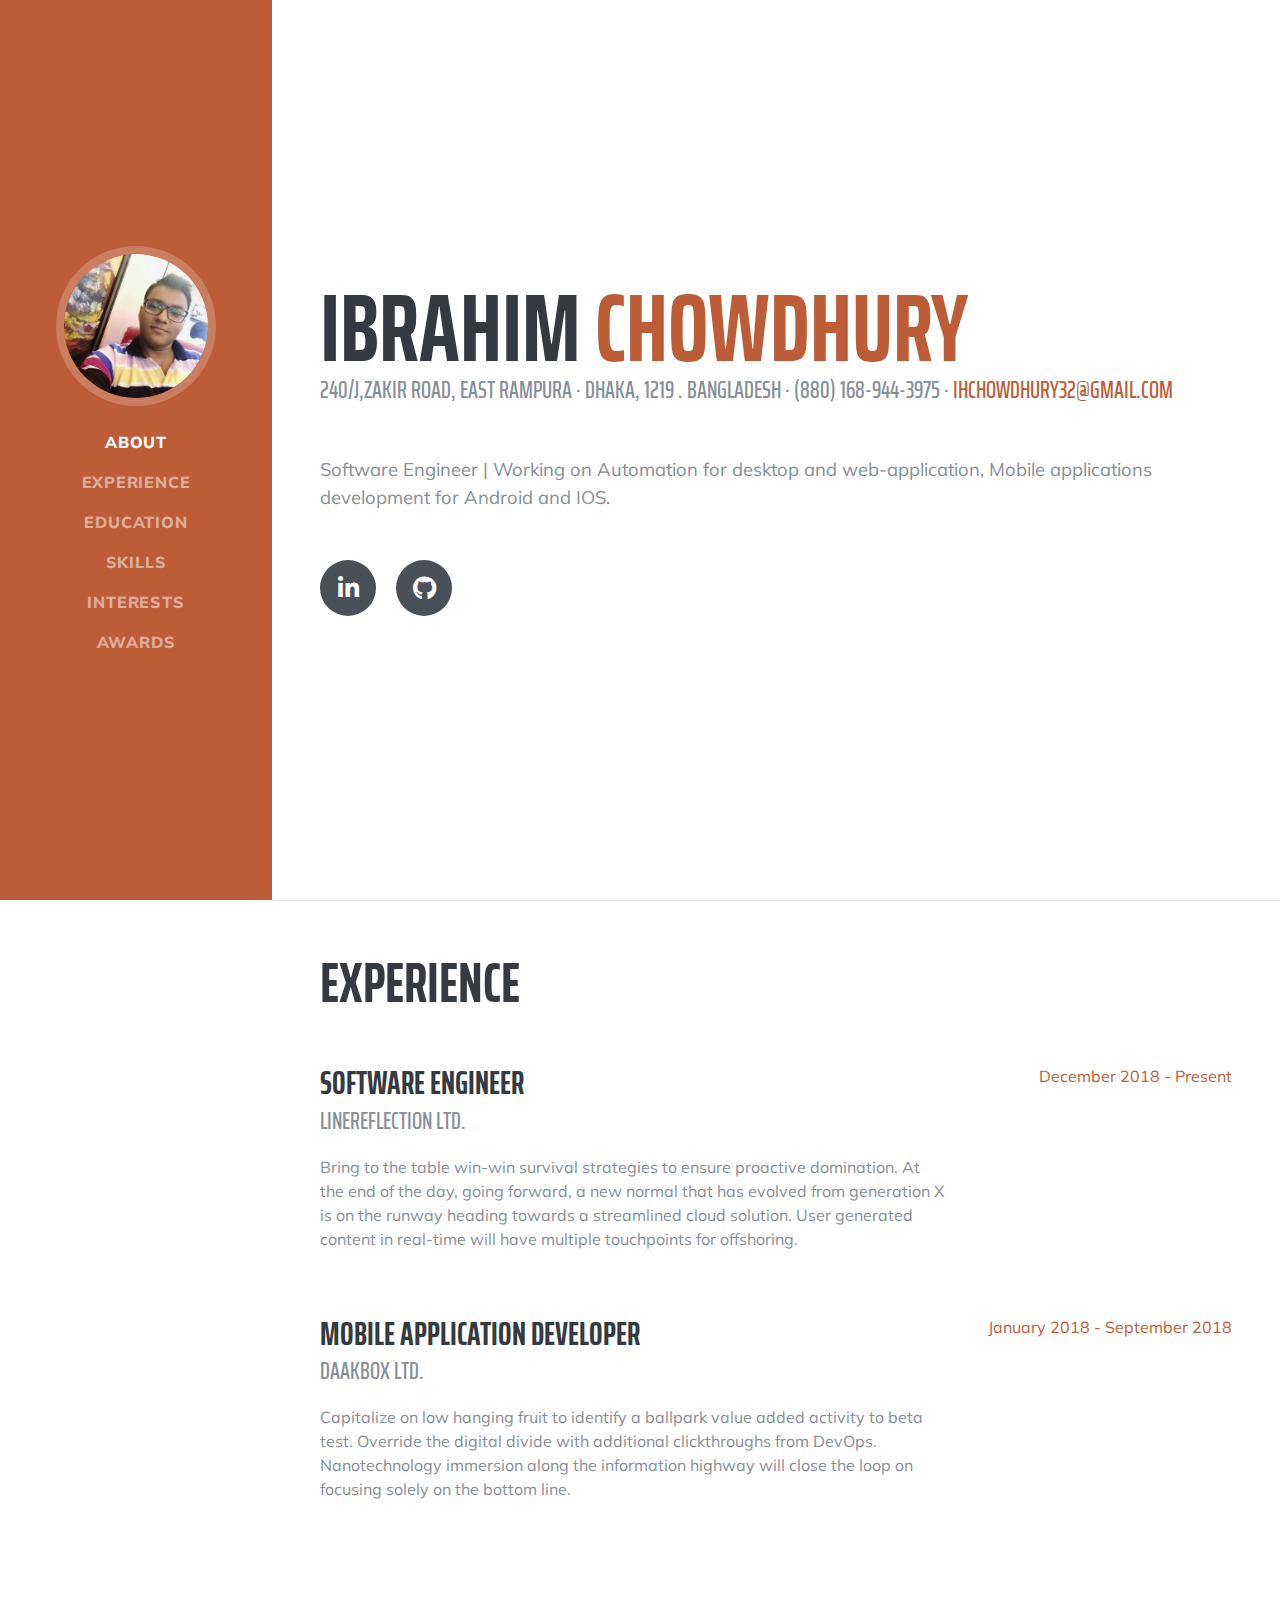
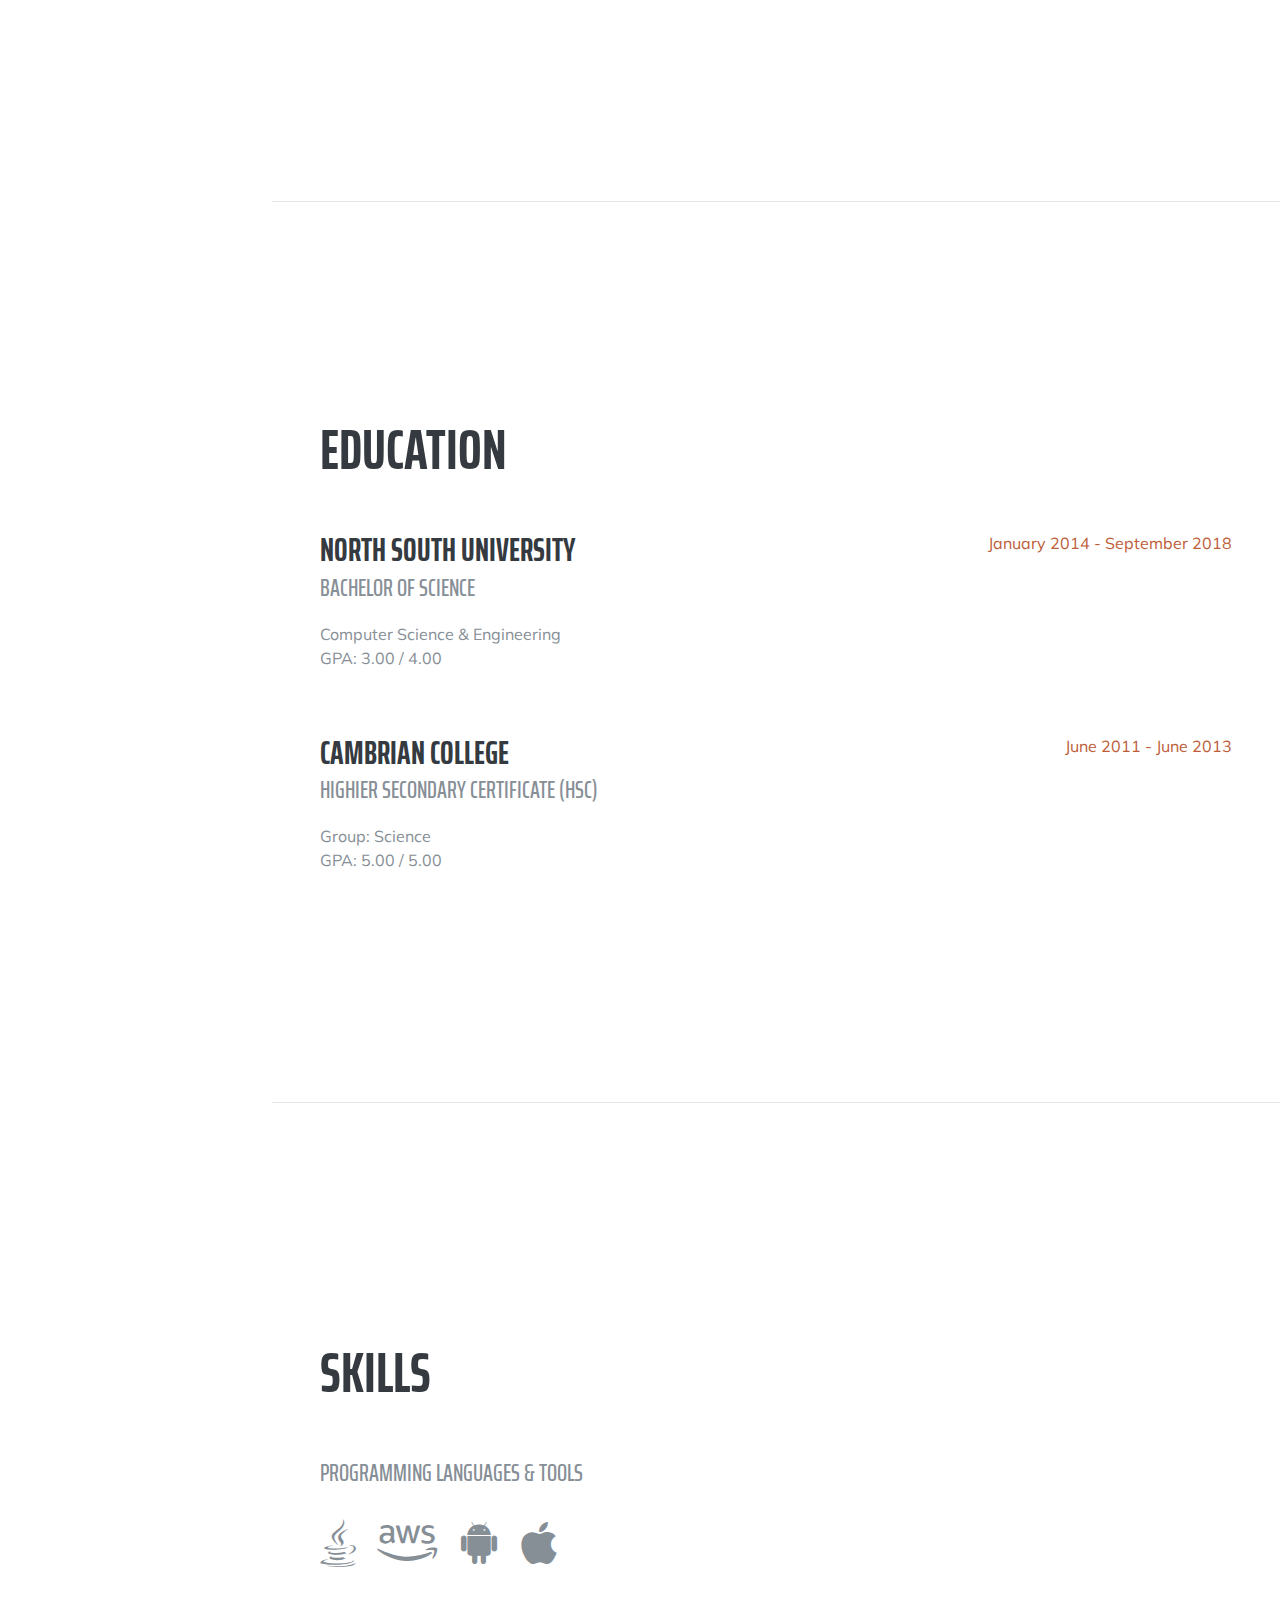
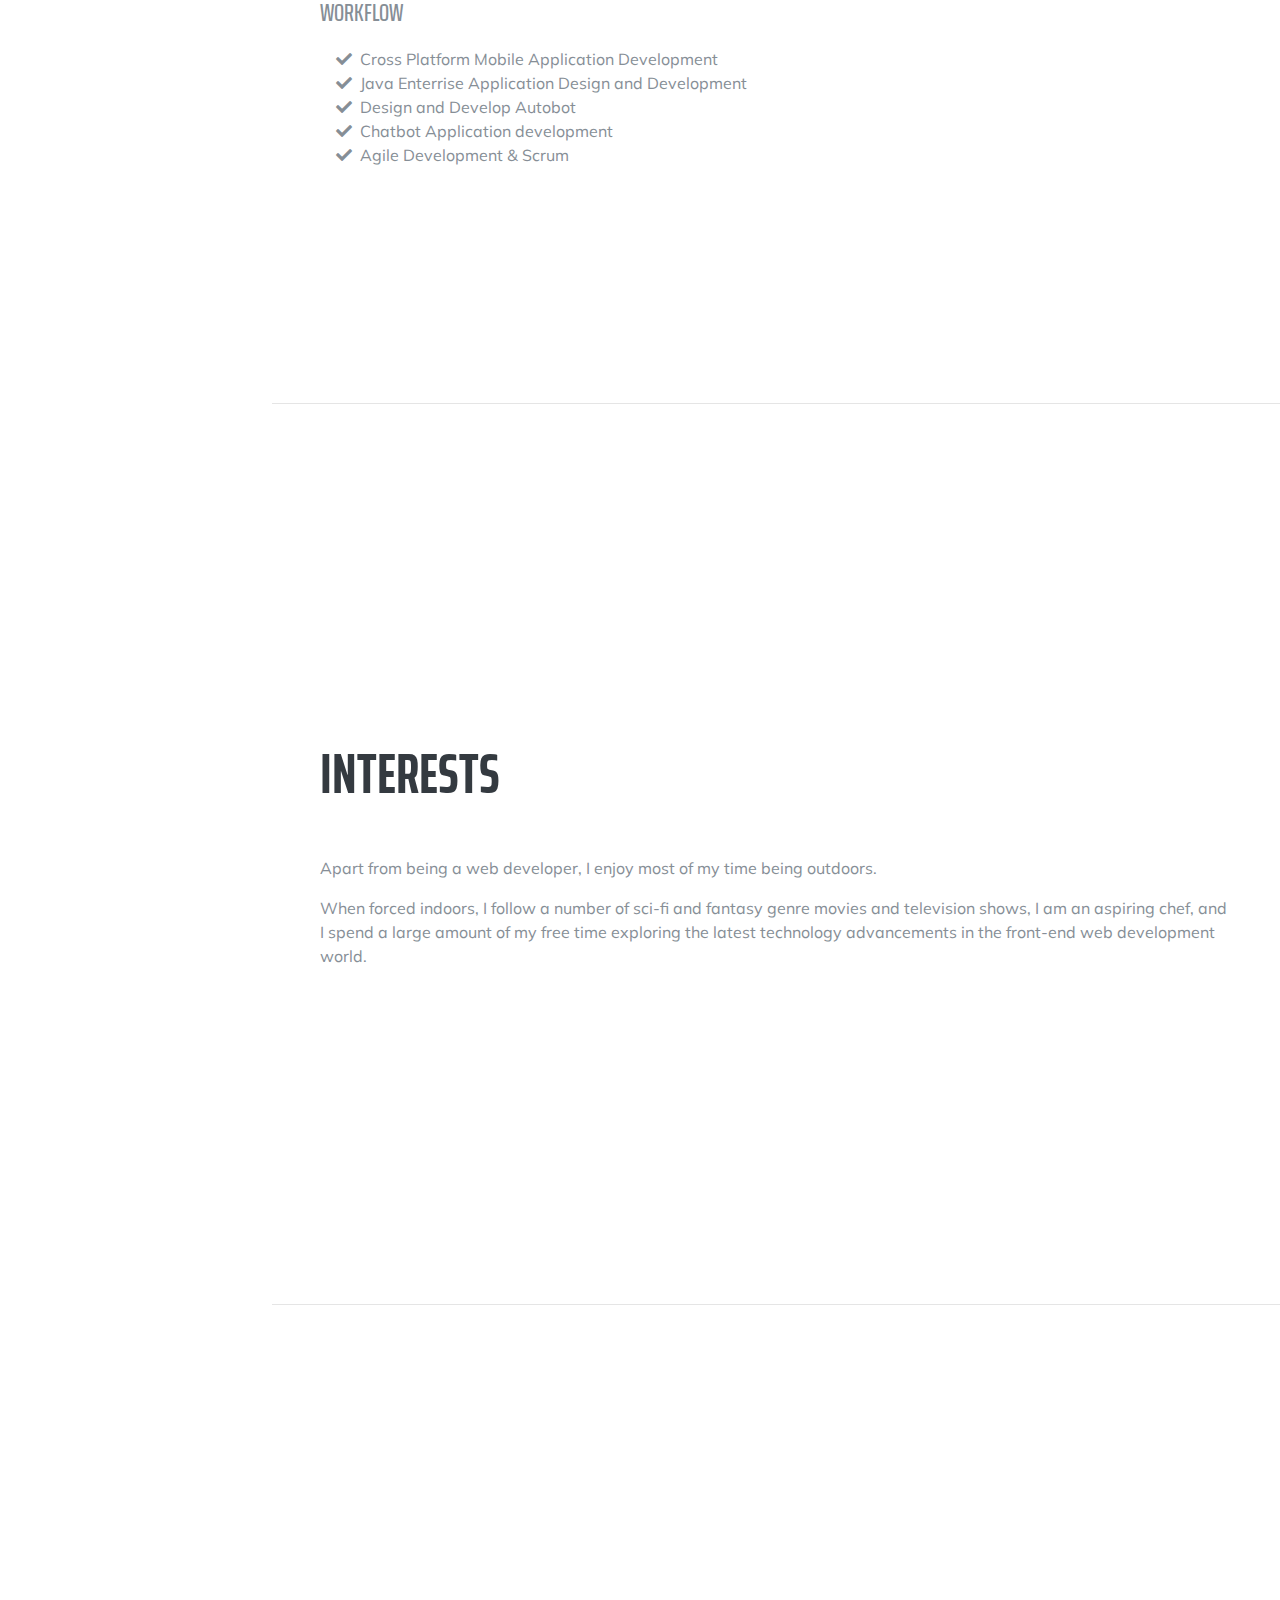
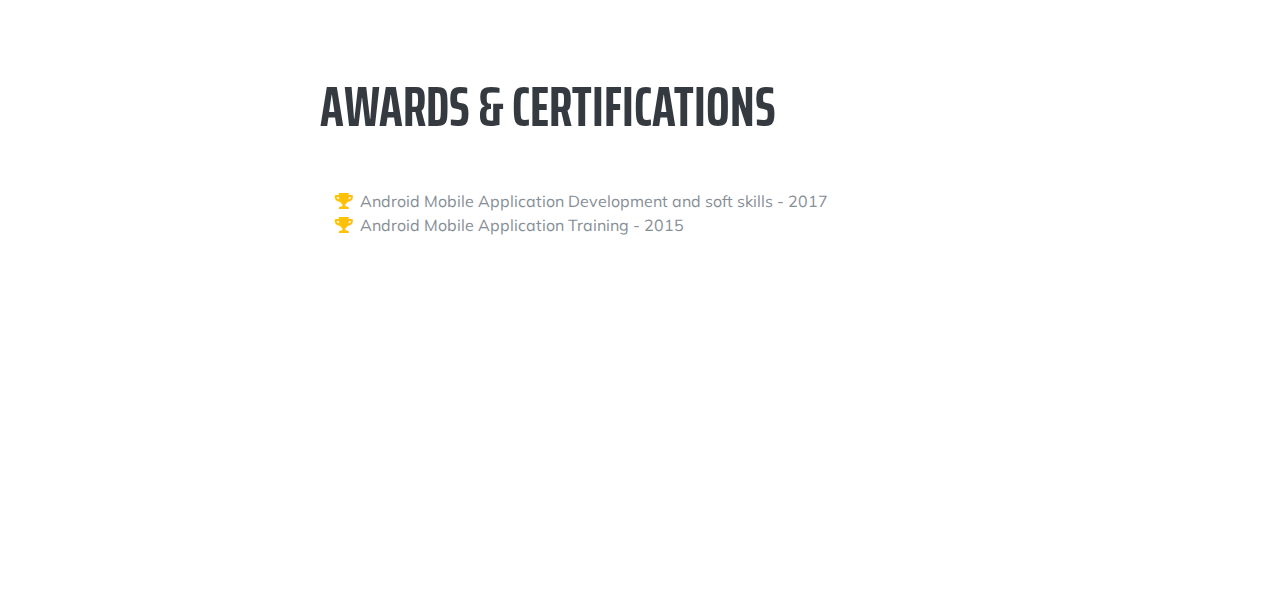
==== index.html @ a04bc2ae "Update index.html" ====
<!DOCTYPE html>
<html lang="en">

<head>

  <meta charset="utf-8">
  <meta name="viewport" content="width=device-width, initial-scale=1, shrink-to-fit=no">
  <meta name="description" content="">
  <meta name="author" content="">

  <title>Ibrahim Chowdhury</title>

  <!-- Bootstrap core CSS -->
  <link href="vendor/bootstrap/css/bootstrap.min.css" rel="stylesheet">

  <!-- Custom fonts for this template -->
  <link href="https://fonts.googleapis.com/css?family=Saira+Extra+Condensed:500,700" rel="stylesheet">
  <link href="https://fonts.googleapis.com/css?family=Muli:400,400i,800,800i" rel="stylesheet">
  <link href="vendor/fontawesome-free/css/all.min.css" rel="stylesheet">

  <!-- Custom styles for this template -->
  <link href="css/resume.min.css" rel="stylesheet">
  
<!-- Global site tag (gtag.js) - Google Analytics -->
<script async src="https://www.googletagmanager.com/gtag/js?id=UA-157583433-1"></script>
<script>
  window.dataLayer = window.dataLayer || [];
  function gtag(){dataLayer.push(arguments);}
  gtag('js', new Date());

  gtag('config', 'UA-157583433-1');
</script>

</head>

<body id="page-top">

  <nav class="navbar navbar-expand-lg navbar-dark bg-primary fixed-top" id="sideNav">
    <a class="navbar-brand js-scroll-trigger" href="#page-top">
      <span class="d-block d-lg-none">Ibrahim Chowdhury</span>
      <span class="d-none d-lg-block">
        <img class="img-fluid img-profile rounded-circle mx-auto mb-2" src="img/profile.jpg" alt="">
      </span>
    </a>
    <button class="navbar-toggler" type="button" data-toggle="collapse" data-target="#navbarSupportedContent" aria-controls="navbarSupportedContent" aria-expanded="false" aria-label="Toggle navigation">
      <span class="navbar-toggler-icon"></span>
    </button>
    <div class="collapse navbar-collapse" id="navbarSupportedContent">
      <ul class="navbar-nav">
        <li class="nav-item">
          <a class="nav-link js-scroll-trigger" href="#about">About</a>
        </li>
        <li class="nav-item">
          <a class="nav-link js-scroll-trigger" href="#experience">Experience</a>
        </li>
        <li class="nav-item">
          <a class="nav-link js-scroll-trigger" href="#education">Education</a>
        </li>
        <li class="nav-item">
          <a class="nav-link js-scroll-trigger" href="#skills">Skills</a>
        </li>
        <li class="nav-item">
          <a class="nav-link js-scroll-trigger" href="#interests">Interests</a>
        </li>
        <li class="nav-item">
          <a class="nav-link js-scroll-trigger" href="#awards">Awards</a>
        </li>
      </ul>
    </div>
  </nav>

  <div class="container-fluid p-0">

    <section class="resume-section p-3 p-lg-5 d-flex align-items-center" id="about">
      <div class="w-100">
        <h1 class="mb-0">Ibrahim
          <span class="text-primary">Chowdhury</span>
        </h1>
        <div class="subheading mb-5">240/J,Zakir Road, East Rampura · Dhaka, 1219 . Bangladesh · (880) 168-944-3975 ·
          <a href="mailto:ihchowdhury32@gmail.com">ihchowdhury32@gmail.com</a>
        </div>
        <p class="lead mb-5">Software Engineer | Working on Automation for desktop and web-application, Mobile applications development for Android and IOS.</p>
        <div class="social-icons">
          <a href="https://www.linkedin.com/in/ibrahimchowdhury/">
            <i class="fab fa-linkedin-in"></i>
          </a>
          <a href="https://github.com/IhChowdhury">
            <i class="fab fa-github"></i>
          </a>
          <!-- <a href="#">
            <i class="fab fa-twitter"></i>
          </a> -->
          <!-- <a href="#">
            <i class="fab fa-facebook-f"></i>
          </a> -->
        </div>
      </div>
    </section>

    <hr class="m-0">

    <section class="resume-section p-3 p-lg-5 d-flex justify-content-center" id="experience">
      <div class="w-100">
        <h2 class="mb-5">Experience</h2>

        <div class="resume-item d-flex flex-column flex-md-row justify-content-between mb-5">
          <div class="resume-content">
            <h3 class="mb-0">Software Engineer</h3>
            <div class="subheading mb-3">LineReflection Ltd.</div>
            <p>Bring to the table win-win survival strategies to ensure proactive domination. At the end of the day, going forward, a new normal that has evolved from generation X is on the runway heading towards a streamlined cloud solution. User generated content in real-time will have multiple touchpoints for offshoring.</p>
          </div>
          <div class="resume-date text-md-right">
            <span class="text-primary">December 2018 - Present</span>
          </div>
        </div>

        <div class="resume-item d-flex flex-column flex-md-row justify-content-between mb-5">
          <div class="resume-content">
            <h3 class="mb-0">Mobile Application Developer</h3>
            <div class="subheading mb-3">Daakbox Ltd.</div>
            <p>Capitalize on low hanging fruit to identify a ballpark value added activity to beta test. Override the digital divide with additional clickthroughs from DevOps. Nanotechnology immersion along the information highway will close the loop on focusing solely on the bottom line.</p>
          </div>
          <div class="resume-date text-md-right">
            <span class="text-primary">January 2018 - September 2018</span>
          </div>
        </div>

      </div>

    </section>

    <hr class="m-0">

    <section class="resume-section p-3 p-lg-5 d-flex align-items-center" id="education">
      <div class="w-100">
        <h2 class="mb-5">Education</h2>

        <div class="resume-item d-flex flex-column flex-md-row justify-content-between mb-5">
          <div class="resume-content">
            <h3 class="mb-0">North South University</h3>
            <div class="subheading mb-3">Bachelor of Science</div>
            <div>Computer Science & Engineering</div>
            <p>GPA: 3.00 / 4.00</p>
          </div>
          <div class="resume-date text-md-right">
            <span class="text-primary">January 2014 - September 2018</span>
          </div>
        </div>

        <div class="resume-item d-flex flex-column flex-md-row justify-content-between">
          <div class="resume-content">
            <h3 class="mb-0">Cambrian College</h3>
            <div class="subheading mb-3">Highier Secondary Certificate (HSC)</div>
            <div>Group: Science</div>
            <p>GPA: 5.00 / 5.00</p>
          </div>
          <div class="resume-date text-md-right">
            <span class="text-primary">June 2011 - June 2013</span>
          </div>
        </div>

      </div>
    </section>

    <hr class="m-0">

    <section class="resume-section p-3 p-lg-5 d-flex align-items-center" id="skills">
      <div class="w-100">
        <h2 class="mb-5">Skills</h2>

        <div class="subheading mb-3">Programming Languages &amp; Tools</div>
        <ul class="list-inline dev-icons">
          <li class="list-inline-item">
            <i class="fab fa-java"></i>
          </li>
          <li class="list-inline-item">
            <i class="fab fa-aws"></i>
          </li>
          <li class="list-inline-item">
            <i class="fab fa-android"></i>
          </li>
          <li class="list-inline-item">
            <i class="fab fa-apple"></i>
          </li>
        </ul>

        <div class="subheading mb-3">Workflow</div>
        <ul class="fa-ul mb-0">
          <li>
            <i class="fa-li fa fa-check"></i>
            Cross Platform Mobile Application Development</li>
          <li>
            <i class="fa-li fa fa-check"></i>
            Java Enterrise Application Design and Development</li>
          <li>
            <i class="fa-li fa fa-check"></i>
            Design and Develop Autobot</li>
          <li>
            <i class="fa-li fa fa-check"></i>
            Chatbot Application development</li>
          <li>
            <i class="fa-li fa fa-check"></i>
            Agile Development &amp; Scrum</li>
        </ul>
      </div>
    </section>

    <hr class="m-0">

    <section class="resume-section p-3 p-lg-5 d-flex align-items-center" id="interests">
      <div class="w-100">
        <h2 class="mb-5">Interests</h2>
        <p>Apart from being a web developer, I enjoy most of my time being outdoors.</p>
        <p class="mb-0">When forced indoors, I follow a number of sci-fi and fantasy genre movies and television shows, I am an aspiring chef, and I spend a large amount of my free time exploring the latest technology advancements in the front-end web development world.</p>
      </div>
    </section>

    <hr class="m-0">

    <section class="resume-section p-3 p-lg-5 d-flex align-items-center" id="awards">
      <div class="w-100">
        <h2 class="mb-5">Awards &amp; Certifications</h2>
        <ul class="fa-ul mb-0">
          <li>
            <i class="fa-li fa fa-trophy text-warning"></i>
            Android Mobile Application Development and soft skills - 2017</li>
          <li>
            <i class="fa-li fa fa-trophy text-warning"></i>
            Android Mobile Application Training - 2015</li>
          <!-- <li>
            <i class="fa-li fa fa-trophy text-warning"></i>
            1<sup>st</sup>
            Place - University of Colorado Boulder - Emerging Tech Competition 2009</li> -->
          
        </ul>
      </div>
    </section>

  </div>

  <!-- Bootstrap core JavaScript -->
  <script src="vendor/jquery/jquery.min.js"></script>
  <script src="vendor/bootstrap/js/bootstrap.bundle.min.js"></script>

  <!-- Plugin JavaScript -->
  <script src="vendor/jquery-easing/jquery.easing.min.js"></script>

  <!-- Custom scripts for this template -->
  <script src="js/resume.min.js"></script>

</body>

</html>
---- css/resume.min.css ----
/*!
 * Start Bootstrap - Resume v5.0.8 (https://startbootstrap.com/template-overviews/resume)
 * Copyright 2013-2019 Start Bootstrap
 * Licensed under MIT (https://github.com/BlackrockDigital/startbootstrap-resume/blob/master/LICENSE)
 */body{font-family:Muli,-apple-system,BlinkMacSystemFont,'Segoe UI',Roboto,'Helvetica Neue',Arial,sans-serif,'Apple Color Emoji','Segoe UI Emoji','Segoe UI Symbol','Noto Color Emoji';padding-top:54px;color:#868e96}@media (min-width:992px){body{padding-top:0;padding-left:17rem}}h1,h2,h3,h4,h5,h6{font-family:'Saira Extra Condensed',-apple-system,BlinkMacSystemFont,'Segoe UI',Roboto,'Helvetica Neue',Arial,sans-serif,'Apple Color Emoji','Segoe UI Emoji','Segoe UI Symbol','Noto Color Emoji';font-weight:700;text-transform:uppercase;color:#343a40}h1{font-size:6rem;line-height:5.5rem}h2{font-size:3.5rem}h3{font-size:2rem}p.lead{font-size:1.15rem;font-weight:400}.subheading{text-transform:uppercase;font-weight:500;font-family:'Saira Extra Condensed',-apple-system,BlinkMacSystemFont,'Segoe UI',Roboto,'Helvetica Neue',Arial,sans-serif,'Apple Color Emoji','Segoe UI Emoji','Segoe UI Symbol','Noto Color Emoji';font-size:1.5rem}.social-icons a{display:inline-block;height:3.5rem;width:3.5rem;background-color:#495057;color:#fff!important;border-radius:100%;text-align:center;font-size:1.5rem;line-height:3.5rem;margin-right:1rem}.social-icons a:last-child{margin-right:0}.social-icons a:hover{background-color:#bd5d38}.dev-icons{font-size:3rem}.dev-icons .list-inline-item i:hover{color:#bd5d38}#sideNav .navbar-nav .nav-item .nav-link{font-weight:800;letter-spacing:.05rem;text-transform:uppercase}#sideNav .navbar-toggler:focus{outline-color:#d48a6e}@media (min-width:992px){#sideNav{text-align:center;position:fixed;top:0;left:0;display:flex;flex-direction:column;width:17rem;height:100vh}#sideNav .navbar-brand{display:flex;margin:auto auto 0;padding:.5rem}#sideNav .navbar-brand .img-profile{max-width:10rem;max-height:10rem;border:.5rem solid rgba(255,255,255,.2)}#sideNav .navbar-collapse{display:flex;align-items:flex-start;flex-grow:0;width:100%;margin-bottom:auto}#sideNav .navbar-collapse .navbar-nav{flex-direction:column;width:100%}#sideNav .navbar-collapse .navbar-nav .nav-item{display:block}#sideNav .navbar-collapse .navbar-nav .nav-item .nav-link{display:block}}section.resume-section{padding-top:5rem!important;padding-bottom:5rem!important;max-width:75rem}section.resume-section .resume-item .resume-date{min-width:none}@media (min-width:768px){section.resume-section{min-height:100vh}section.resume-section .resume-item .resume-date{min-width:18rem}}@media (min-width:992px){section.resume-section{padding-top:3rem!important;padding-bottom:3rem!important}}.bg-primary{background-color:#bd5d38!important}.text-primary{color:#bd5d38!important}a{color:#bd5d38}a:active,a:focus,a:hover{color:#824027}
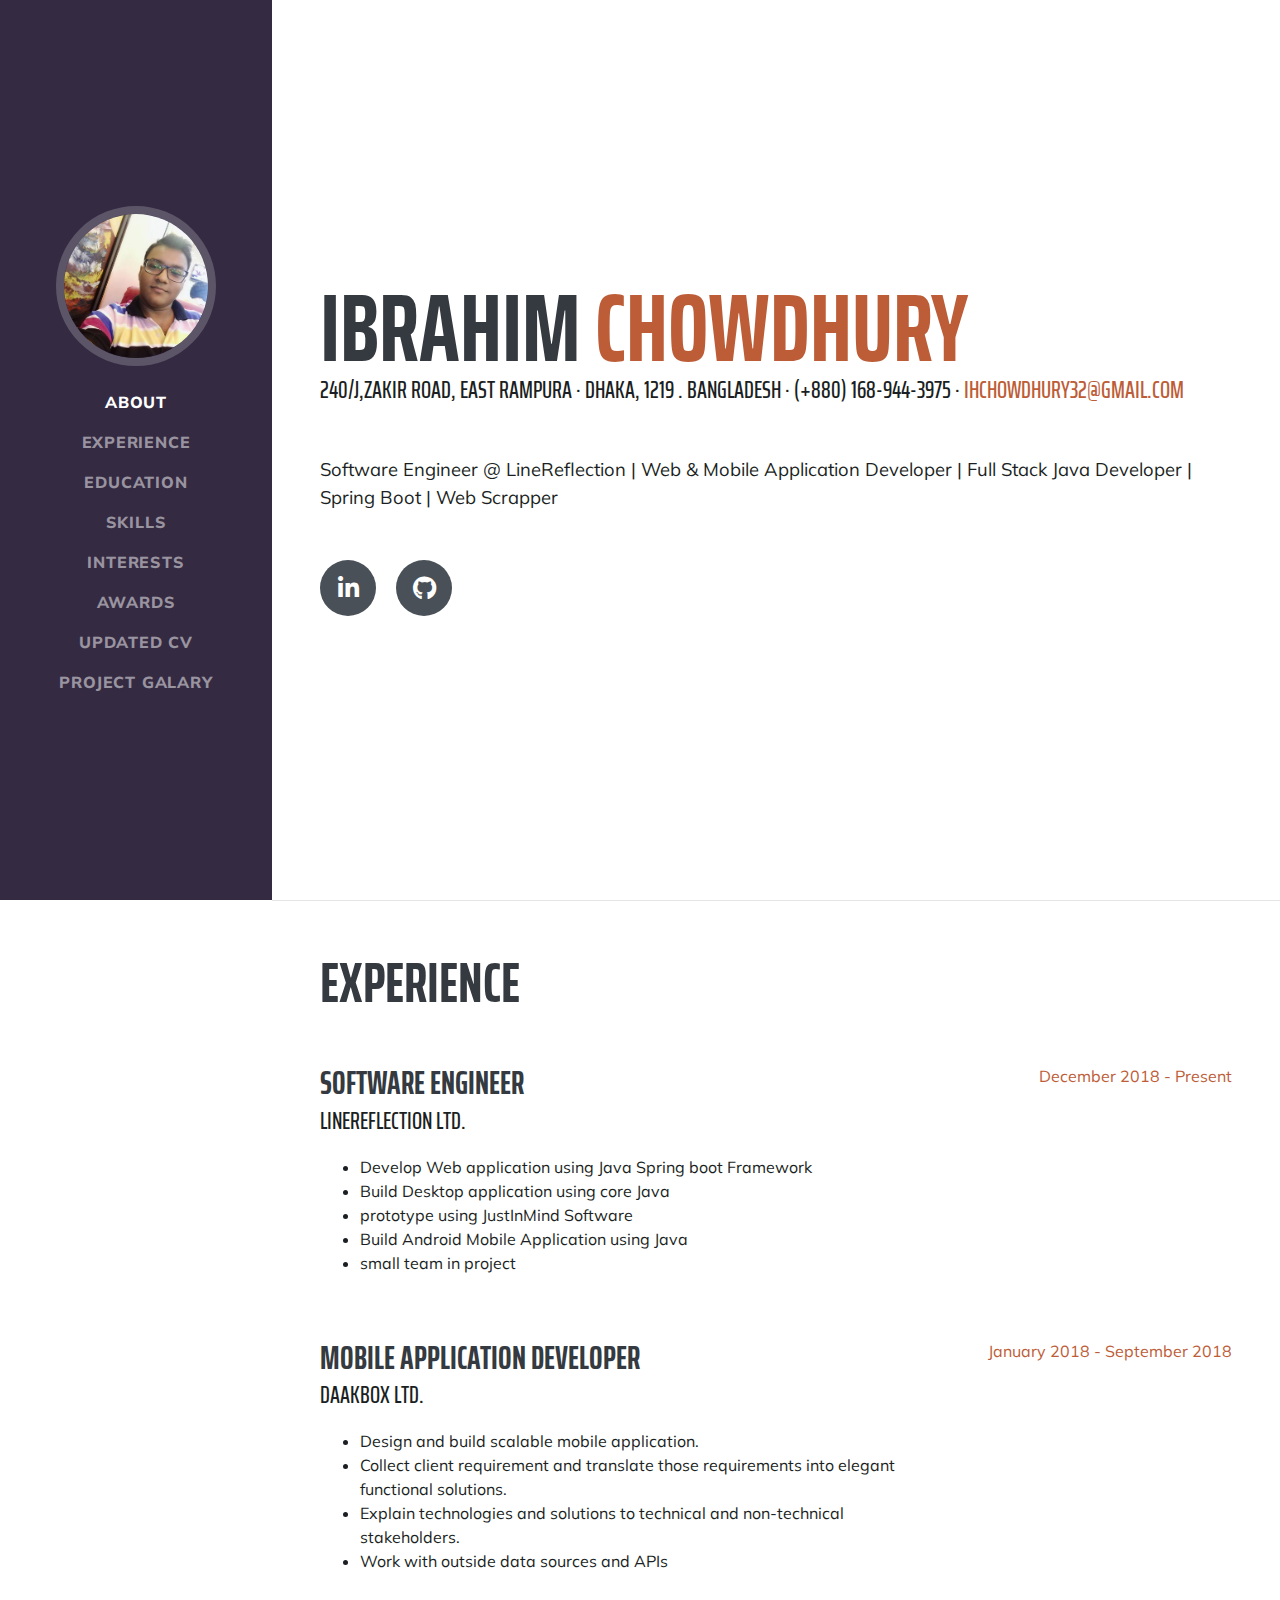
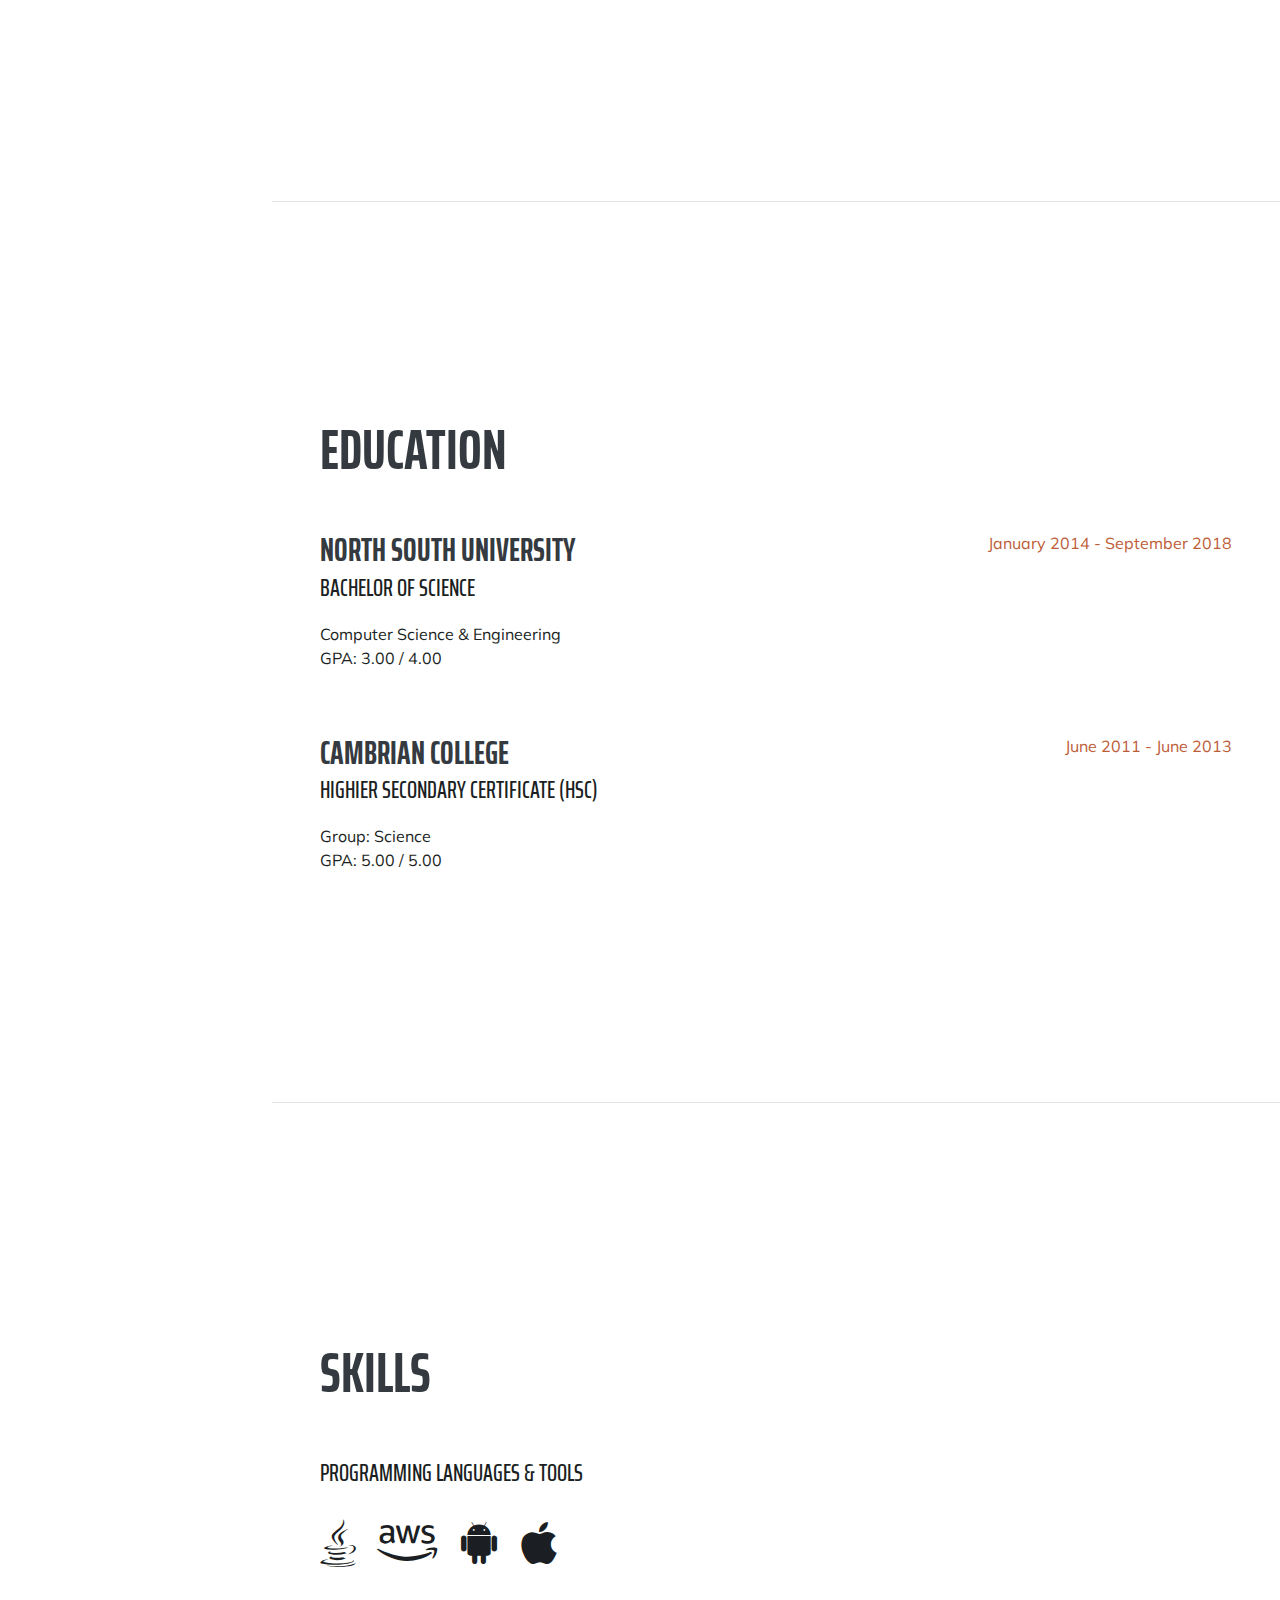
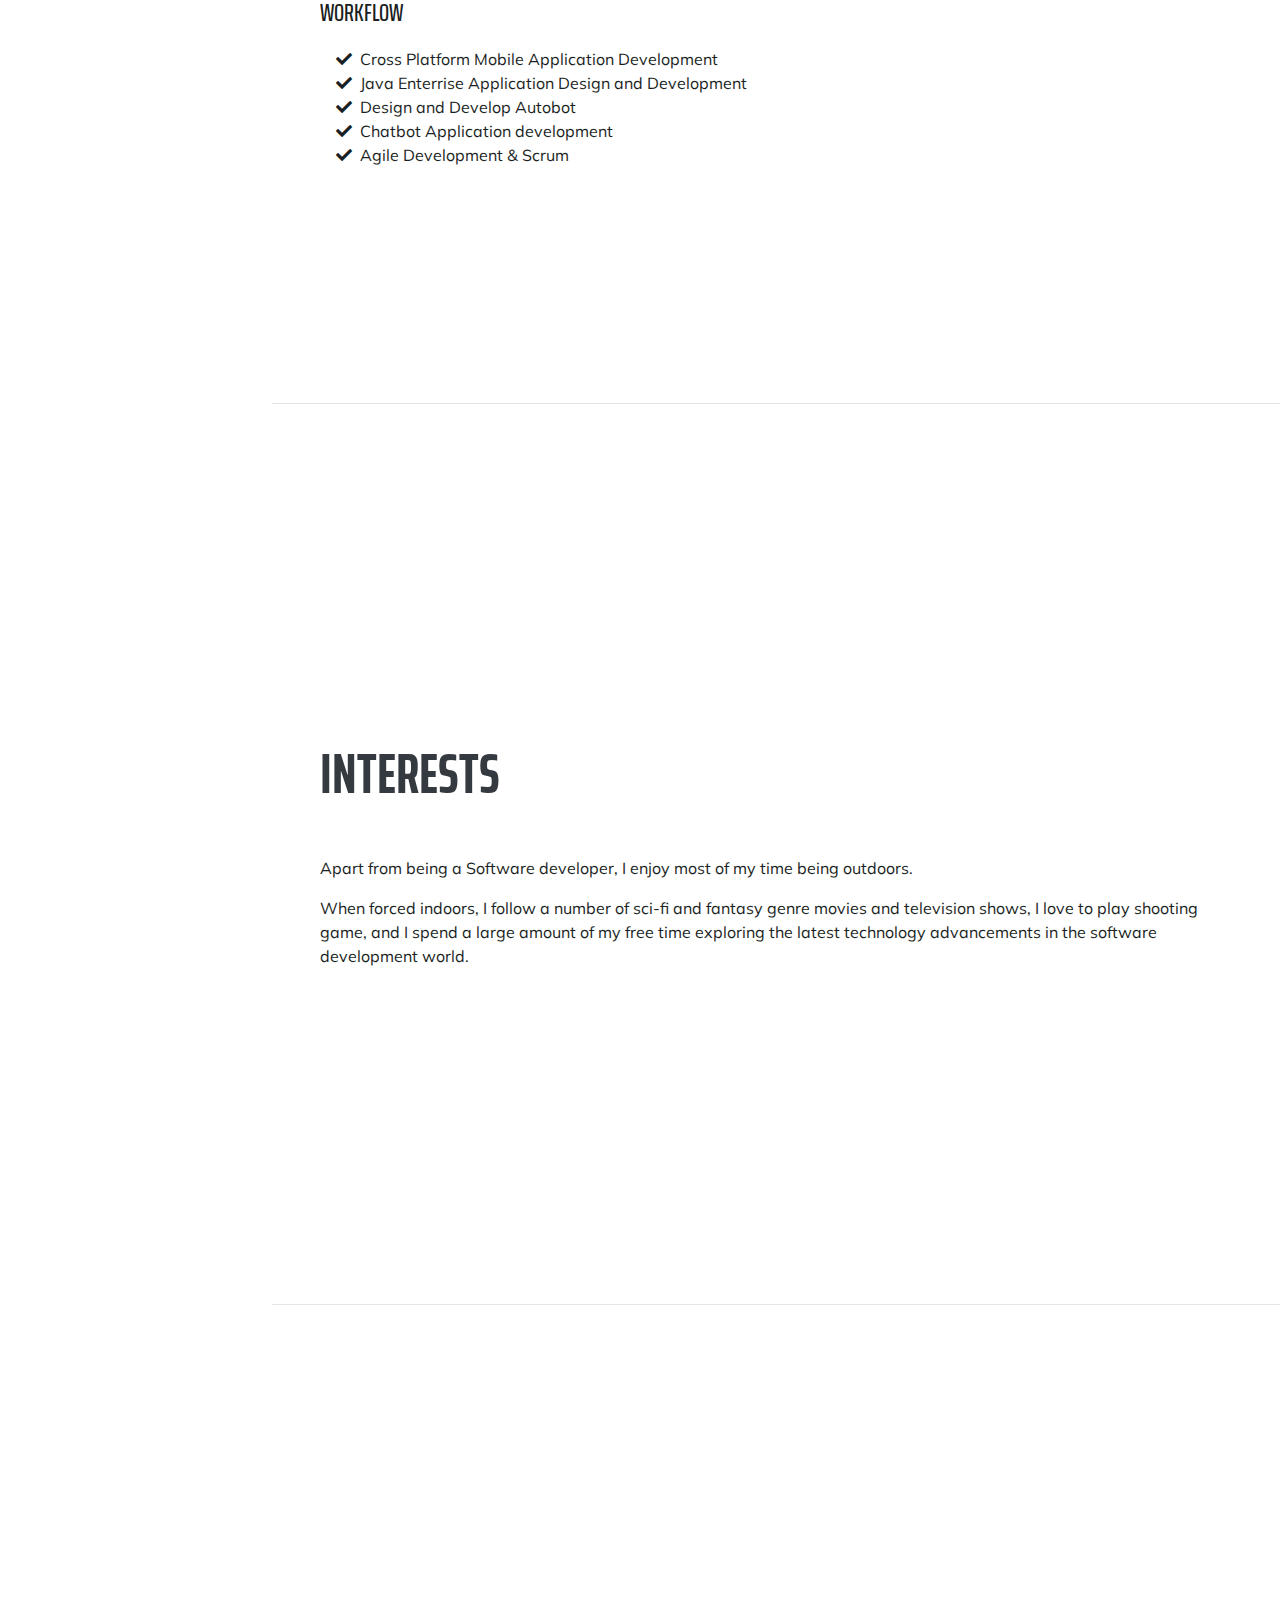
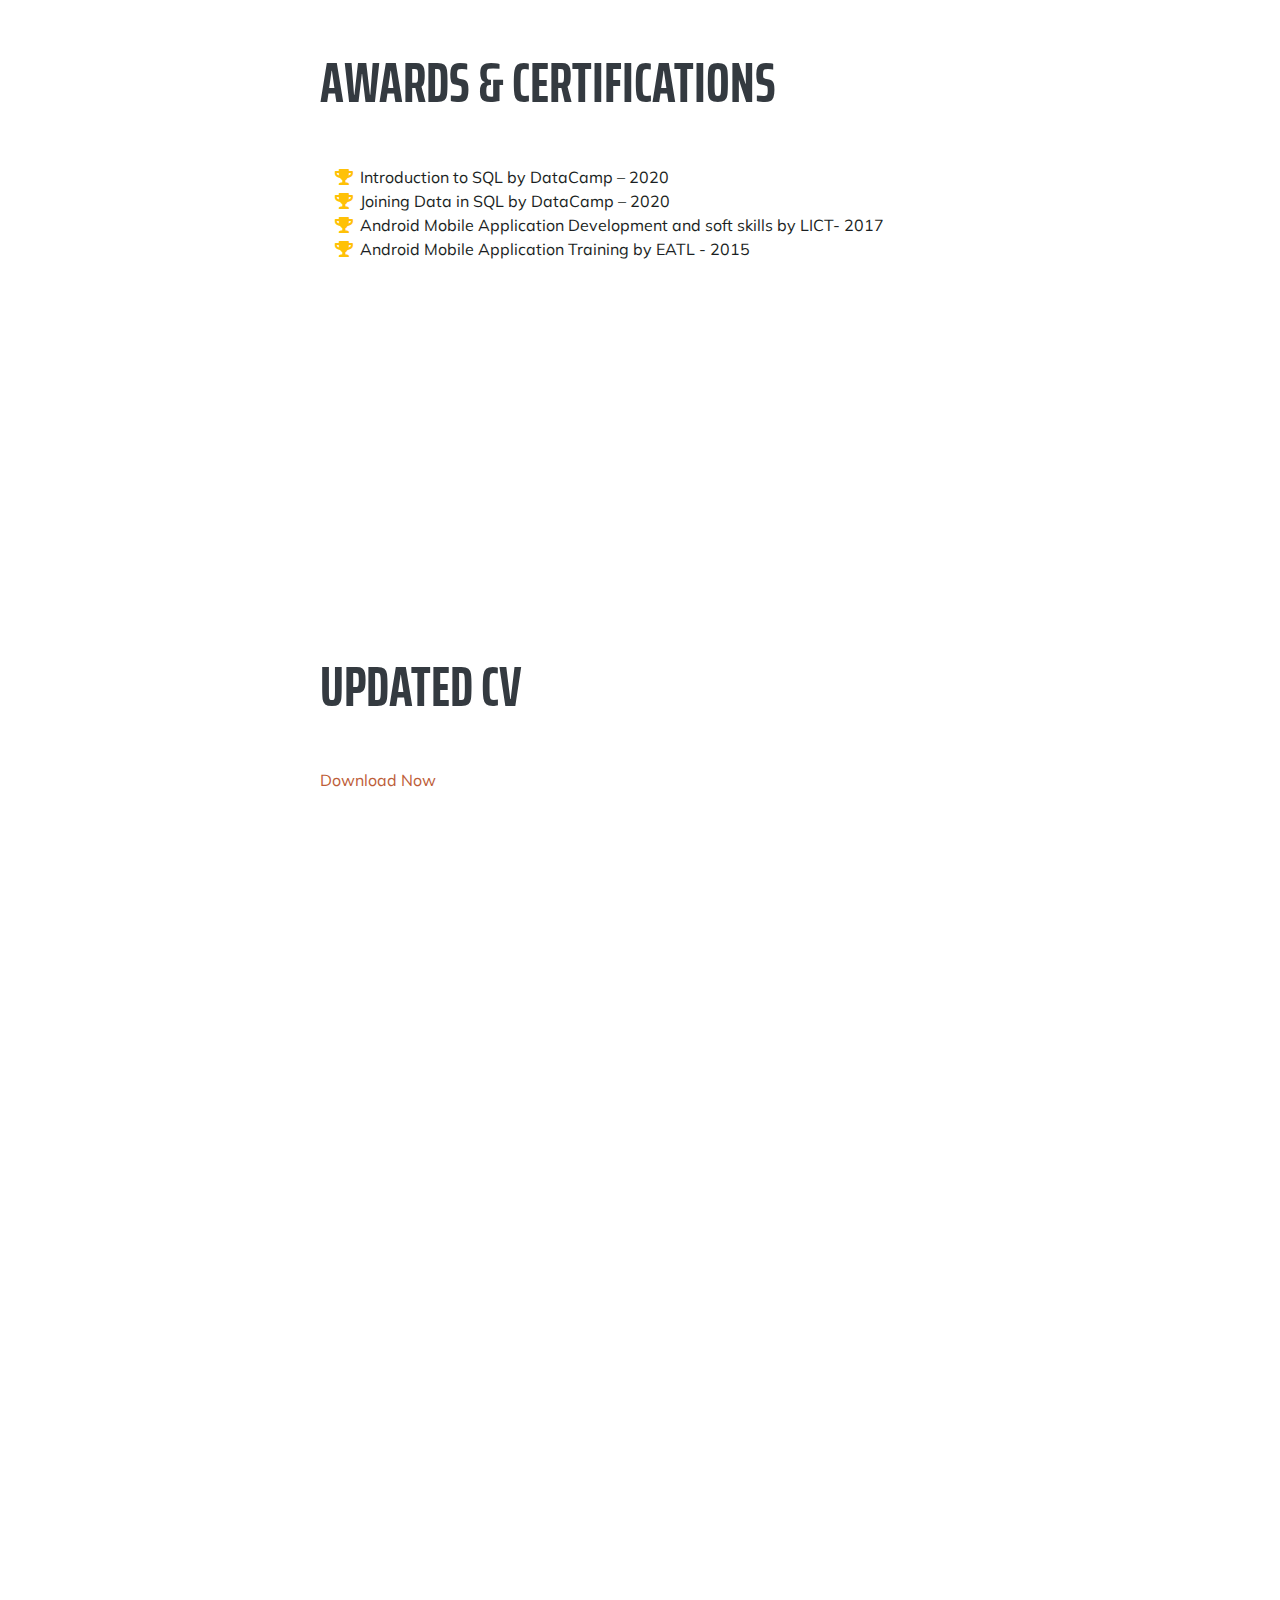
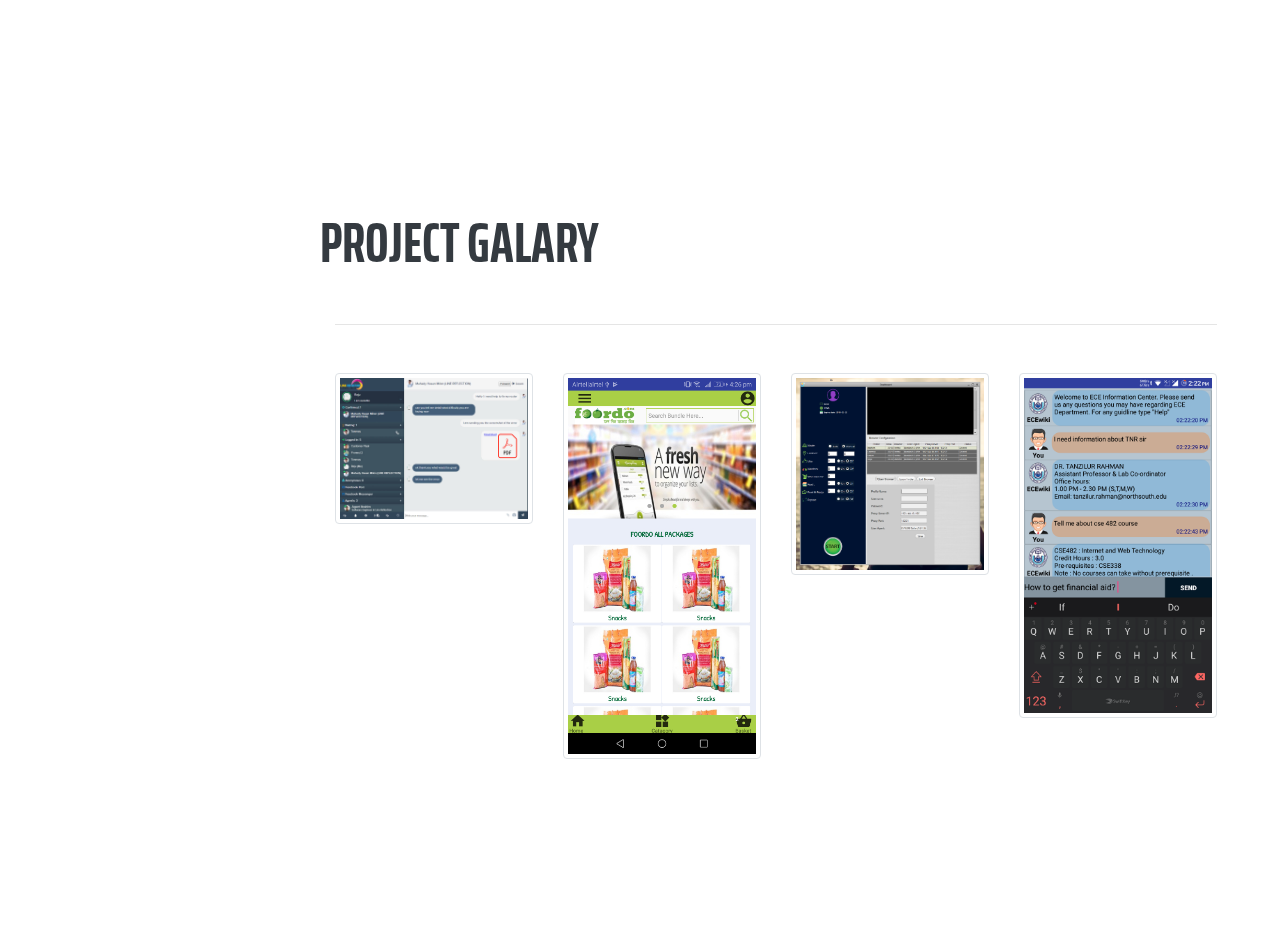
==== commit 4e583b1d: "site updated" ====
--- a/index.html
+++ b/index.html
@@ -65,6 +65,13 @@
         <li class="nav-item">
           <a class="nav-link js-scroll-trigger" href="#awards">Awards</a>
         </li>
+        <li class="nav-item">
+          <a class="nav-link js-scroll-trigger" href="#up_cv">Updated CV</a>
+        </li>
+        <li class="nav-item">
+          <a class="nav-link js-scroll-trigger" href="#proj_gal">Project Galary</a>
+        </li>
+        
       </ul>
     </div>
   </nav>
@@ -76,10 +83,10 @@
         <h1 class="mb-0">Ibrahim
           <span class="text-primary">Chowdhury</span>
         </h1>
-        <div class="subheading mb-5">240/J,Zakir Road, East Rampura · Dhaka, 1219 . Bangladesh · (880) 168-944-3975 ·
+        <div class="subheading mb-5">240/J,Zakir Road, East Rampura · Dhaka, 1219 . Bangladesh · (+880) 168-944-3975 ·
           <a href="mailto:ihchowdhury32@gmail.com">ihchowdhury32@gmail.com</a>
         </div>
-        <p class="lead mb-5">Software Engineer | Working on Automation for desktop and web-application, Mobile applications development for Android and IOS.</p>
+        <p class="lead mb-5">Software Engineer @ LineReflection | Web & Mobile Application Developer | Full Stack Java Developer | Spring Boot | Web Scrapper</p>
         <div class="social-icons">
           <a href="https://www.linkedin.com/in/ibrahimchowdhury/">
             <i class="fab fa-linkedin-in"></i>
@@ -107,7 +114,13 @@
           <div class="resume-content">
             <h3 class="mb-0">Software Engineer</h3>
             <div class="subheading mb-3">LineReflection Ltd.</div>
-            <p>Bring to the table win-win survival strategies to ensure proactive domination. At the end of the day, going forward, a new normal that has evolved from generation X is on the runway heading towards a streamlined cloud solution. User generated content in real-time will have multiple touchpoints for offshoring.</p>
+            <ul>
+              <li>Develop Web application using Java Spring boot Framework</li>
+              <li>Build Desktop application using core Java</li>
+              <li>prototype using JustInMind Software</li>
+              <li>Build Android Mobile Application using Java</li>
+              <li>small team in project</li>
+            </ul>  
           </div>
           <div class="resume-date text-md-right">
             <span class="text-primary">December 2018 - Present</span>
@@ -118,7 +131,12 @@
           <div class="resume-content">
             <h3 class="mb-0">Mobile Application Developer</h3>
             <div class="subheading mb-3">Daakbox Ltd.</div>
-            <p>Capitalize on low hanging fruit to identify a ballpark value added activity to beta test. Override the digital divide with additional clickthroughs from DevOps. Nanotechnology immersion along the information highway will close the loop on focusing solely on the bottom line.</p>
+            <ul>
+              <li>Design and build scalable mobile application.</li>
+              <li>Collect client requirement and translate those requirements into elegant functional solutions.</li>
+              <li>Explain technologies and solutions to technical and non-technical stakeholders.</li>
+              <li>Work with outside data sources and APIs</li>
+            </ul>
           </div>
           <div class="resume-date text-md-right">
             <span class="text-primary">January 2018 - September 2018</span>
@@ -210,8 +228,8 @@
     <section class="resume-section p-3 p-lg-5 d-flex align-items-center" id="interests">
       <div class="w-100">
         <h2 class="mb-5">Interests</h2>
-        <p>Apart from being a web developer, I enjoy most of my time being outdoors.</p>
-        <p class="mb-0">When forced indoors, I follow a number of sci-fi and fantasy genre movies and television shows, I am an aspiring chef, and I spend a large amount of my free time exploring the latest technology advancements in the front-end web development world.</p>
+        <p>Apart from being a Software developer, I enjoy most of my time being outdoors.</p>
+        <p class="mb-0">When forced indoors, I follow a number of sci-fi and fantasy genre movies and television shows, I love to play shooting game, and I spend a large amount of my free time exploring the latest technology advancements in the software development world.</p>
       </div>
     </section>
 
@@ -223,10 +241,17 @@
         <ul class="fa-ul mb-0">
           <li>
             <i class="fa-li fa fa-trophy text-warning"></i>
-            Android Mobile Application Development and soft skills - 2017</li>
+            Introduction to SQL by DataCamp – 2020</li>
+            <li>
+              <i class="fa-li fa fa-trophy text-warning"></i>
+              Joining Data in SQL by DataCamp – 2020</li>
+
           <li>
             <i class="fa-li fa fa-trophy text-warning"></i>
-            Android Mobile Application Training - 2015</li>
+            Android Mobile Application Development and soft skills by LICT- 2017</li>
+          <li>
+            <i class="fa-li fa fa-trophy text-warning"></i>
+            Android Mobile Application Training by EATL - 2015</li>
           <!-- <li>
             <i class="fa-li fa fa-trophy text-warning"></i>
             1<sup>st</sup>
@@ -236,12 +261,57 @@
       </div>
     </section>
 
+    <section class="resume-section p-3 p-lg-5 d-flex align-items-center" id="up_cv">
+      <div class="w-100">
+        <h2 class="mb-5">Updated CV</h2>
+        <a href="res/Ibrahim_Chowdhury.docx">Download Now</a>
+        <iframe src="res/Ibrahim_Chowdhury.pdf" style="width: 100%;height: 800px;border: none;"></iframe>
+      </div>
+    </section>
+
+    <section class="resume-section p-3 p-lg-5 d-flex align-items-center" id="proj_gal">
+      <div class="w-100">
+        <h2 class="mb-5">Project Galary</h2>
+        <div class="container">
+        
+          <hr class="mt-2 mb-5">
+        
+          <div class="row text-center text-lg-left">
+        
+            <div class="col-lg-3 col-md-4 col-6">
+              <a href="#" class="d-block mb-4 h-100">
+                    <img class="img-fluid img-thumbnail" src="img/proj/piechat.jpg" alt="" title="Piechat">
+                  </a>
+            </div>
+            <div class="col-lg-3 col-md-4 col-6">
+              <a href="#" class="d-block mb-4 h-100">
+                    <img class="img-fluid img-thumbnail" src="img/proj/foordo_home.jpg" alt="" height="300" title="Foordo Ecommerce App">
+                  </a>
+            </div>
+            <div class="col-lg-3 col-md-4 col-6">
+              <a href="#" class="d-block mb-4 h-100">
+                    <img class="img-fluid img-thumbnail" src="img/proj/Tinbot.PNG" alt="" title="Tinder Automation BOT">
+                  </a>
+            </div>
+            <div class="col-lg-3 col-md-4 col-6">
+              <a href="#" class="d-block mb-4 h-100">
+                    <img class="img-fluid img-thumbnail" src="img/proj/ecewiki_app.png" alt="" title="ECEWIKI - a chatbot for ECE department of NSU">
+                  </a>
+            </div>
+            
+          </div>
+        
+        </div>
+        <!-- /.container -->
+      </div>
+    </section>
+
   </div>
 
   <!-- Bootstrap core JavaScript -->
   <script src="vendor/jquery/jquery.min.js"></script>
   <script src="vendor/bootstrap/js/bootstrap.bundle.min.js"></script>
-
+  <script src="vendor/bootstrap/js/bootstrap.min.js"></script>
   <!-- Plugin JavaScript -->
   <script src="vendor/jquery-easing/jquery.easing.min.js"></script>
 
--- a/css/resume.min.css
+++ b/css/resume.min.css
@@ -2,4 +2,4 @@
  * Start Bootstrap - Resume v5.0.8 (https://startbootstrap.com/template-overviews/resume)
  * Copyright 2013-2019 Start Bootstrap
  * Licensed under MIT (https://github.com/BlackrockDigital/startbootstrap-resume/blob/master/LICENSE)
- */body{font-family:Muli,-apple-system,BlinkMacSystemFont,'Segoe UI',Roboto,'Helvetica Neue',Arial,sans-serif,'Apple Color Emoji','Segoe UI Emoji','Segoe UI Symbol','Noto Color Emoji';padding-top:54px;color:#868e96}@media (min-width:992px){body{padding-top:0;padding-left:17rem}}h1,h2,h3,h4,h5,h6{font-family:'Saira Extra Condensed',-apple-system,BlinkMacSystemFont,'Segoe UI',Roboto,'Helvetica Neue',Arial,sans-serif,'Apple Color Emoji','Segoe UI Emoji','Segoe UI Symbol','Noto Color Emoji';font-weight:700;text-transform:uppercase;color:#343a40}h1{font-size:6rem;line-height:5.5rem}h2{font-size:3.5rem}h3{font-size:2rem}p.lead{font-size:1.15rem;font-weight:400}.subheading{text-transform:uppercase;font-weight:500;font-family:'Saira Extra Condensed',-apple-system,BlinkMacSystemFont,'Segoe UI',Roboto,'Helvetica Neue',Arial,sans-serif,'Apple Color Emoji','Segoe UI Emoji','Segoe UI Symbol','Noto Color Emoji';font-size:1.5rem}.social-icons a{display:inline-block;height:3.5rem;width:3.5rem;background-color:#495057;color:#fff!important;border-radius:100%;text-align:center;font-size:1.5rem;line-height:3.5rem;margin-right:1rem}.social-icons a:last-child{margin-right:0}.social-icons a:hover{background-color:#bd5d38}.dev-icons{font-size:3rem}.dev-icons .list-inline-item i:hover{color:#bd5d38}#sideNav .navbar-nav .nav-item .nav-link{font-weight:800;letter-spacing:.05rem;text-transform:uppercase}#sideNav .navbar-toggler:focus{outline-color:#d48a6e}@media (min-width:992px){#sideNav{text-align:center;position:fixed;top:0;left:0;display:flex;flex-direction:column;width:17rem;height:100vh}#sideNav .navbar-brand{display:flex;margin:auto auto 0;padding:.5rem}#sideNav .navbar-brand .img-profile{max-width:10rem;max-height:10rem;border:.5rem solid rgba(255,255,255,.2)}#sideNav .navbar-collapse{display:flex;align-items:flex-start;flex-grow:0;width:100%;margin-bottom:auto}#sideNav .navbar-collapse .navbar-nav{flex-direction:column;width:100%}#sideNav .navbar-collapse .navbar-nav .nav-item{display:block}#sideNav .navbar-collapse .navbar-nav .nav-item .nav-link{display:block}}section.resume-section{padding-top:5rem!important;padding-bottom:5rem!important;max-width:75rem}section.resume-section .resume-item .resume-date{min-width:none}@media (min-width:768px){section.resume-section{min-height:100vh}section.resume-section .resume-item .resume-date{min-width:18rem}}@media (min-width:992px){section.resume-section{padding-top:3rem!important;padding-bottom:3rem!important}}.bg-primary{background-color:#bd5d38!important}.text-primary{color:#bd5d38!important}a{color:#bd5d38}a:active,a:focus,a:hover{color:#824027}+ */body{font-family:Muli,-apple-system,BlinkMacSystemFont,'Segoe UI',Roboto,'Helvetica Neue',Arial,sans-serif,'Apple Color Emoji','Segoe UI Emoji','Segoe UI Symbol','Noto Color Emoji';padding-top:54px;color:#1b1f23}@media (min-width:992px){body{padding-top:0;padding-left:17rem}}h1,h2,h3,h4,h5,h6{font-family:'Saira Extra Condensed',-apple-system,BlinkMacSystemFont,'Segoe UI',Roboto,'Helvetica Neue',Arial,sans-serif,'Apple Color Emoji','Segoe UI Emoji','Segoe UI Symbol','Noto Color Emoji';font-weight:700;text-transform:uppercase;color:#343a40}h1{font-size:6rem;line-height:5.5rem}h2{font-size:3.5rem}h3{font-size:2rem}p.lead{font-size:1.15rem;font-weight:400}.subheading{text-transform:uppercase;font-weight:500;font-family:'Saira Extra Condensed',-apple-system,BlinkMacSystemFont,'Segoe UI',Roboto,'Helvetica Neue',Arial,sans-serif,'Apple Color Emoji','Segoe UI Emoji','Segoe UI Symbol','Noto Color Emoji';font-size:1.5rem}.social-icons a{display:inline-block;height:3.5rem;width:3.5rem;background-color:#495057;color:#fff!important;border-radius:100%;text-align:center;font-size:1.5rem;line-height:3.5rem;margin-right:1rem}.social-icons a:last-child{margin-right:0}.social-icons a:hover{background-color:#bd5d38}.dev-icons{font-size:3rem}.dev-icons .list-inline-item i:hover{color:#bd5d38}#sideNav .navbar-nav .nav-item .nav-link{font-weight:800;letter-spacing:.05rem;text-transform:uppercase}#sideNav .navbar-toggler:focus{outline-color:#d48a6e}@media (min-width:992px){#sideNav{text-align:center;position:fixed;top:0;left:0;display:flex;flex-direction:column;width:17rem;height:100vh}#sideNav .navbar-brand{display:flex;margin:auto auto 0;padding:.5rem}#sideNav .navbar-brand .img-profile{max-width:10rem;max-height:10rem;border:.5rem solid rgba(255,255,255,.2)}#sideNav .navbar-collapse{display:flex;align-items:flex-start;flex-grow:0;width:100%;margin-bottom:auto}#sideNav .navbar-collapse .navbar-nav{flex-direction:column;width:100%}#sideNav .navbar-collapse .navbar-nav .nav-item{display:block}#sideNav .navbar-collapse .navbar-nav .nav-item .nav-link{display:block}}section.resume-section{padding-top:5rem!important;padding-bottom:5rem!important;max-width:75rem}section.resume-section .resume-item .resume-date{min-width:none}@media (min-width:768px){section.resume-section{min-height:100vh}section.resume-section .resume-item .resume-date{min-width:18rem}}@media (min-width:992px){section.resume-section{padding-top:3rem!important;padding-bottom:3rem!important}}.bg-primary{background-color:#342a42!important}.text-primary{color:#bd5d38!important}a{color:#bd5d38}a:active,a:focus,a:hover{color:#824027}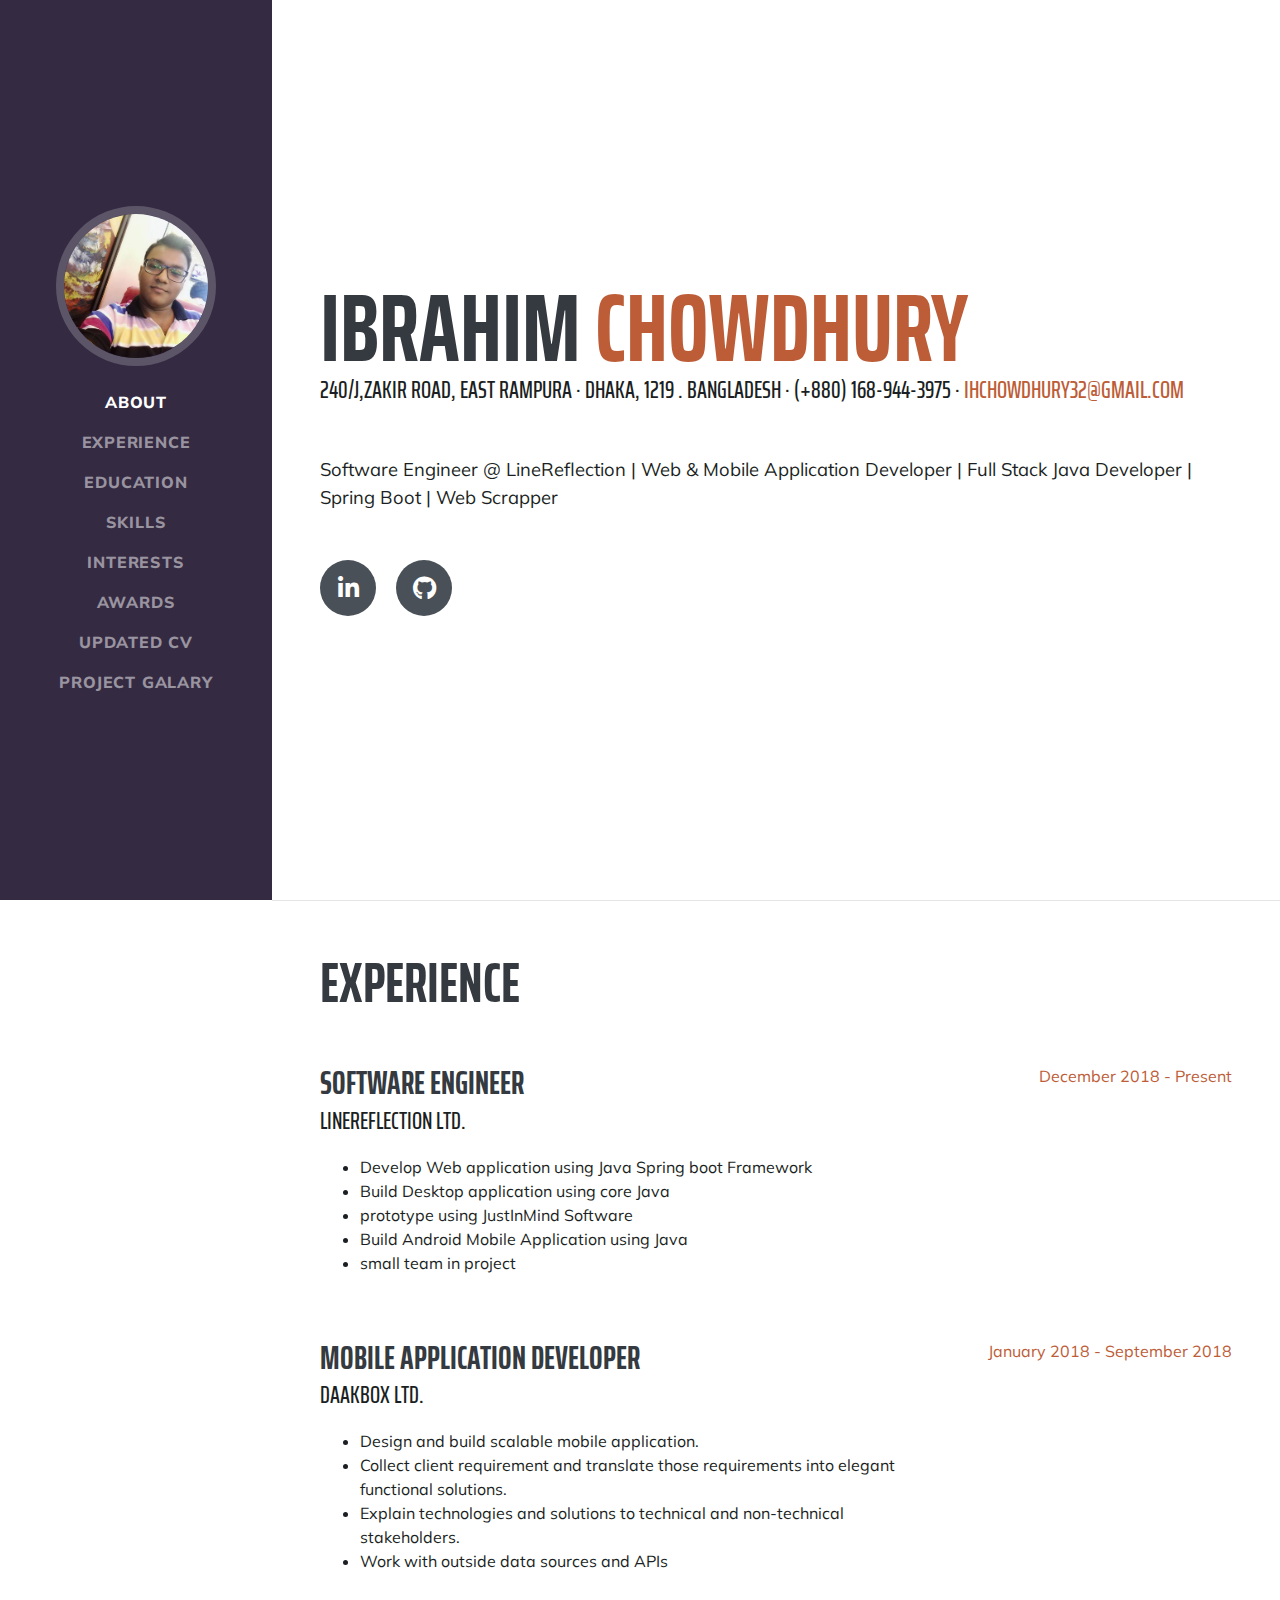
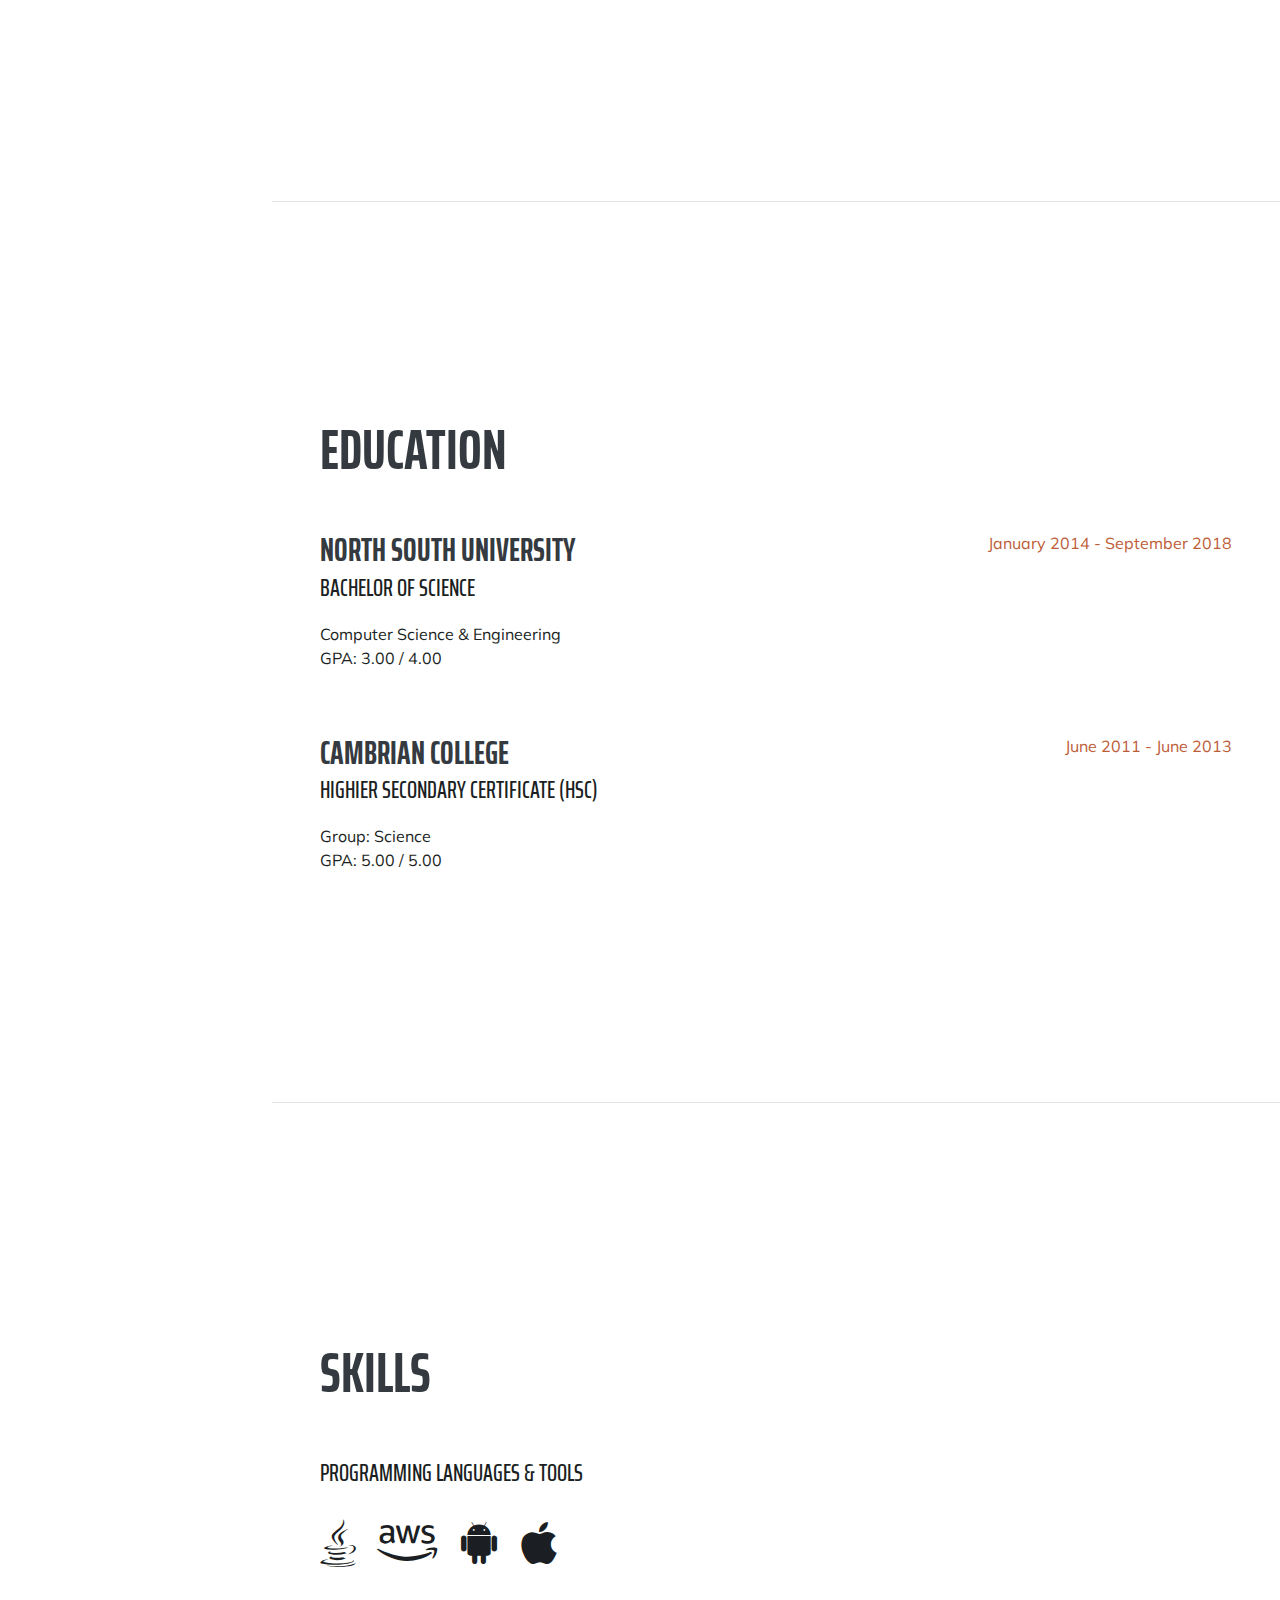
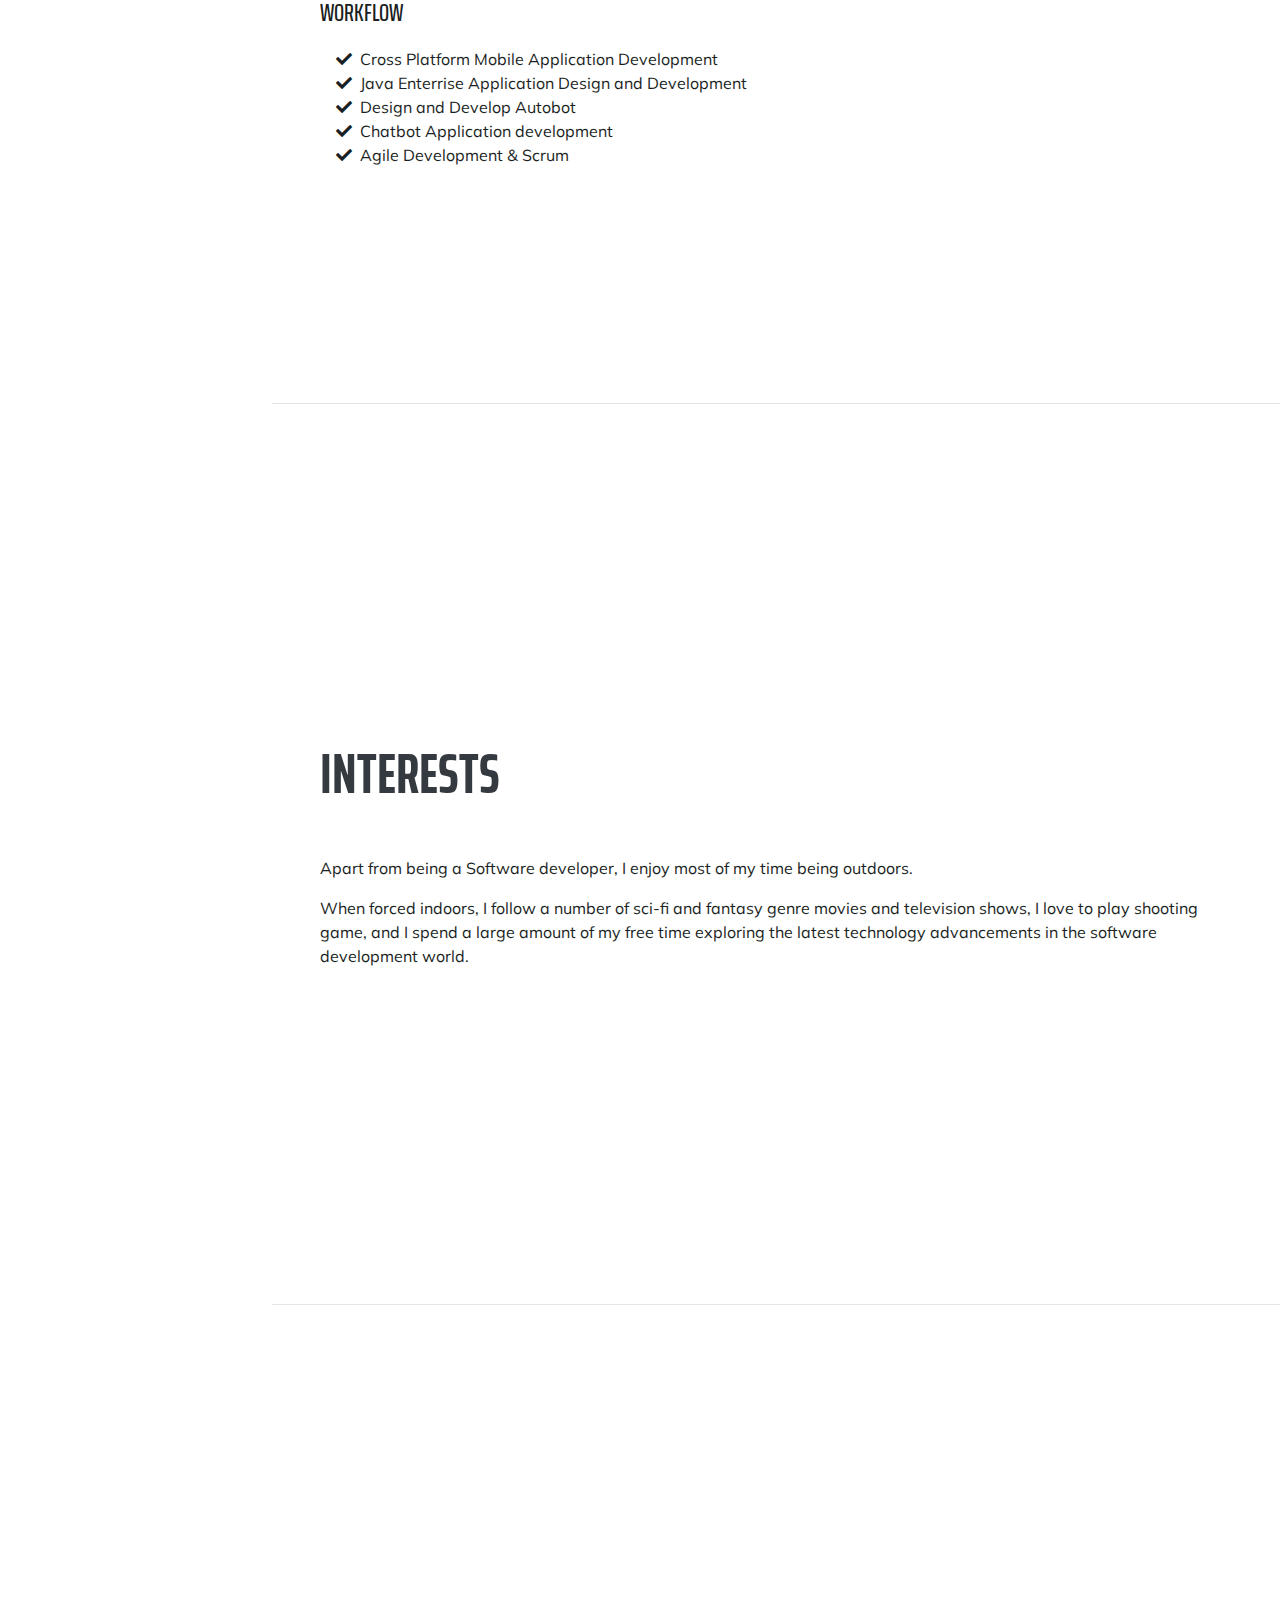
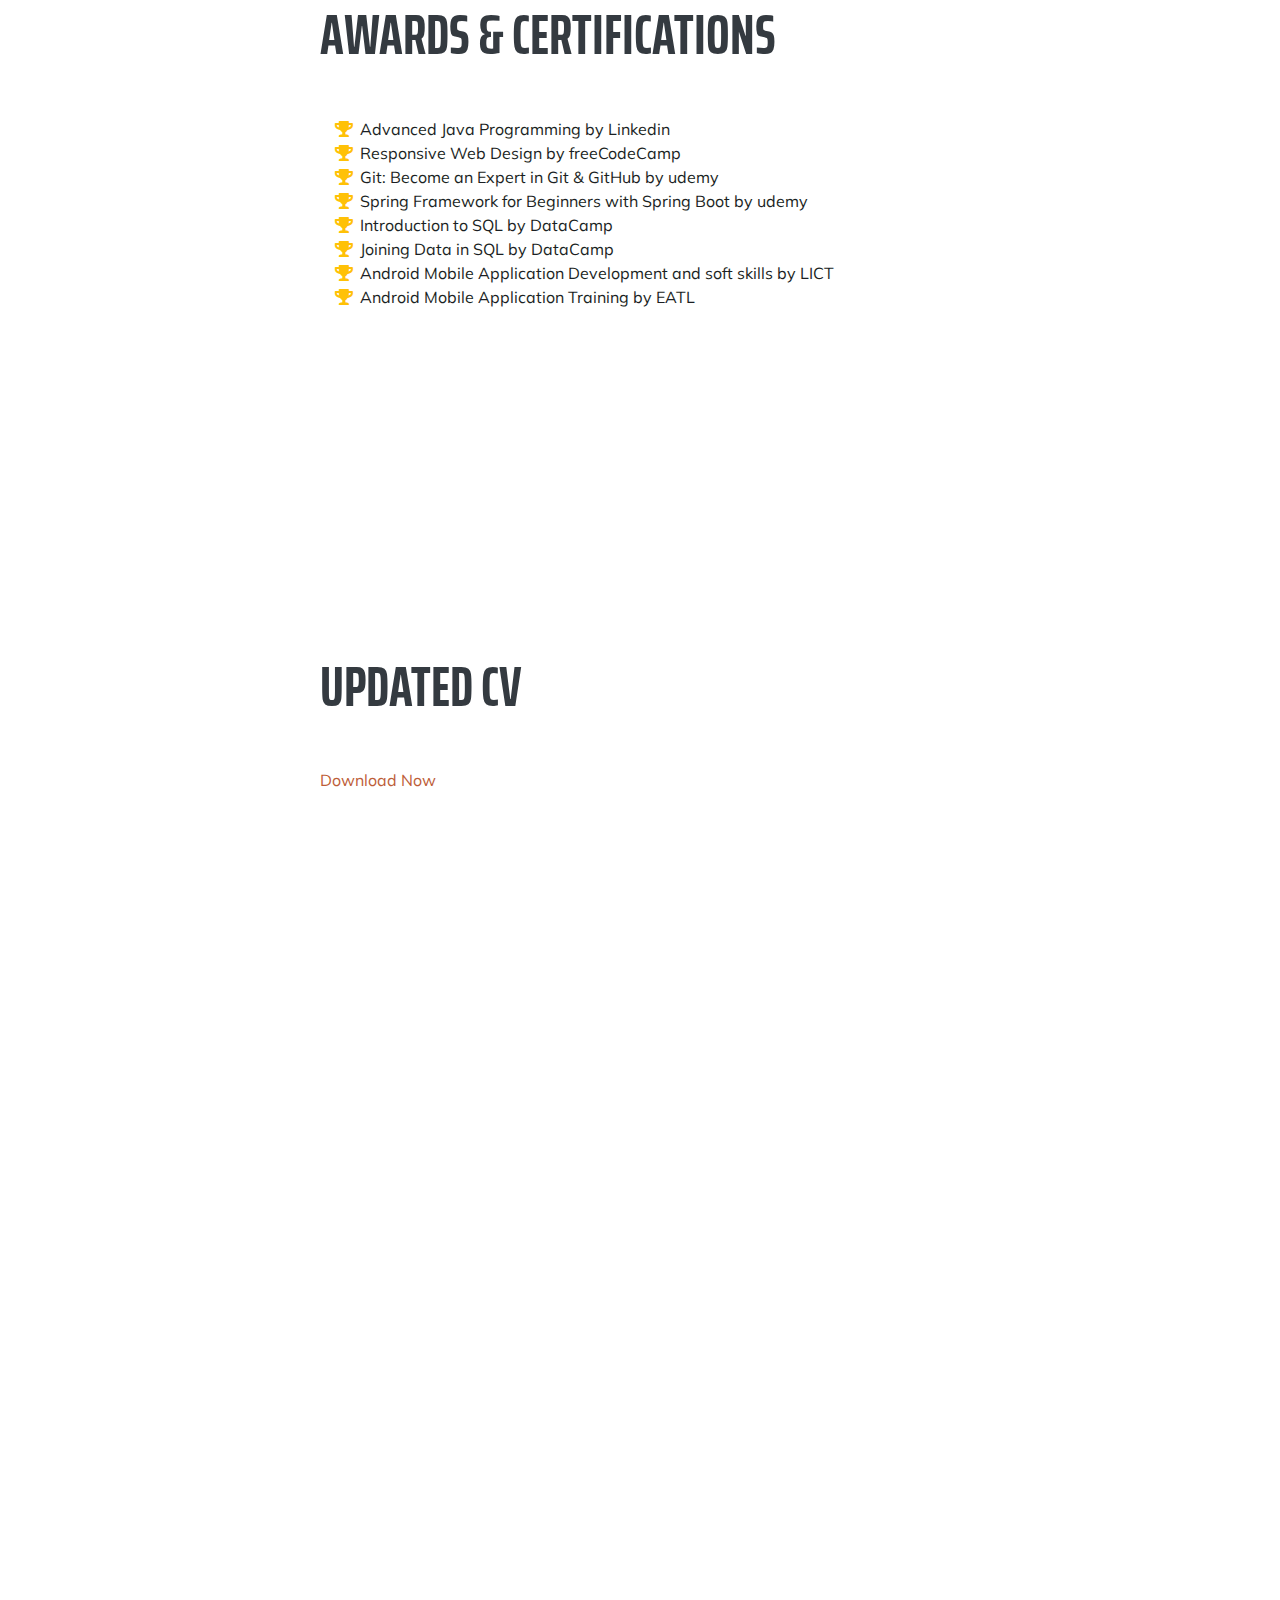
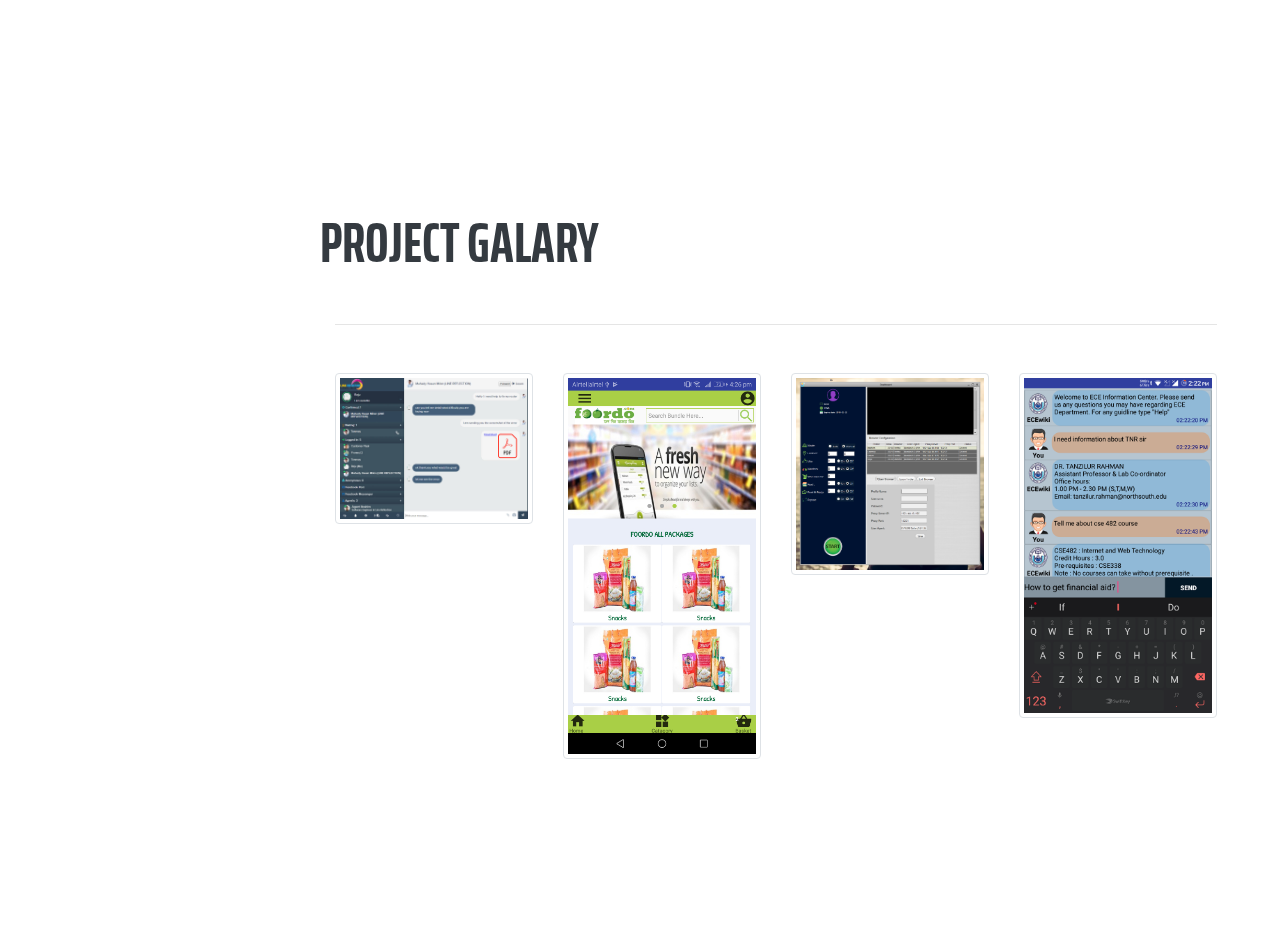
==== commit a322fc5f: "Update index.html" ====
--- a/index.html
+++ b/index.html
@@ -241,17 +241,29 @@
         <ul class="fa-ul mb-0">
           <li>
             <i class="fa-li fa fa-trophy text-warning"></i>
-            Introduction to SQL by DataCamp – 2020</li>
+            Advanced Java Programming by Linkedin</li>
+          <li>
+            <i class="fa-li fa fa-trophy text-warning"></i>
+            Responsive Web Design by freeCodeCamp</li>
+          <li>
+            <i class="fa-li fa fa-trophy text-warning"></i>
+            Git: Become an Expert in Git & GitHub by udemy</li>
+          <li>
+            <i class="fa-li fa fa-trophy text-warning"></i>
+            Spring Framework for Beginners with Spring Boot by udemy</li>
+          <li>
+            <i class="fa-li fa fa-trophy text-warning"></i>
+            Introduction to SQL by DataCamp</li>
             <li>
               <i class="fa-li fa fa-trophy text-warning"></i>
-              Joining Data in SQL by DataCamp – 2020</li>
-
-          <li>
-            <i class="fa-li fa fa-trophy text-warning"></i>
-            Android Mobile Application Development and soft skills by LICT- 2017</li>
-          <li>
-            <i class="fa-li fa fa-trophy text-warning"></i>
-            Android Mobile Application Training by EATL - 2015</li>
+              Joining Data in SQL by DataCamp</li>
+
+          <li>
+            <i class="fa-li fa fa-trophy text-warning"></i>
+            Android Mobile Application Development and soft skills by LICT</li>
+          <li>
+            <i class="fa-li fa fa-trophy text-warning"></i>
+            Android Mobile Application Training by EATL</li>
           <!-- <li>
             <i class="fa-li fa fa-trophy text-warning"></i>
             1<sup>st</sup>
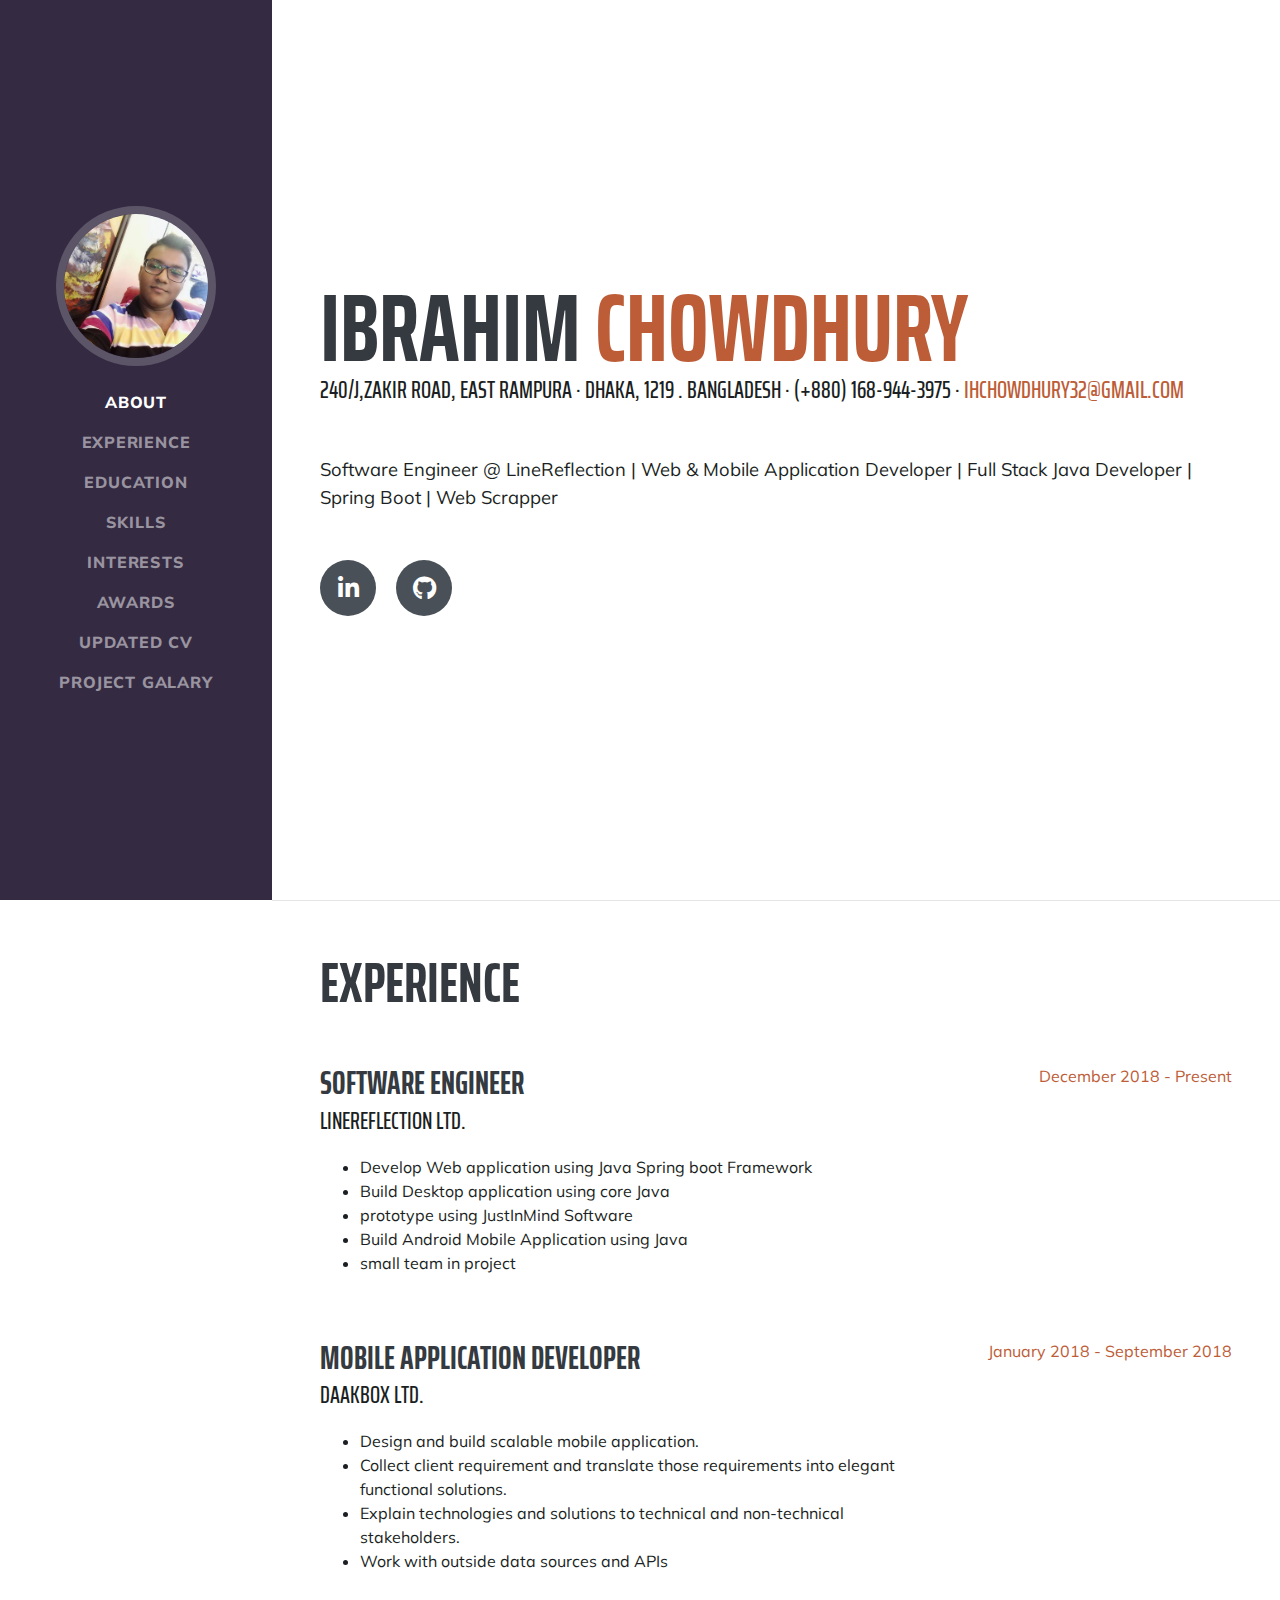
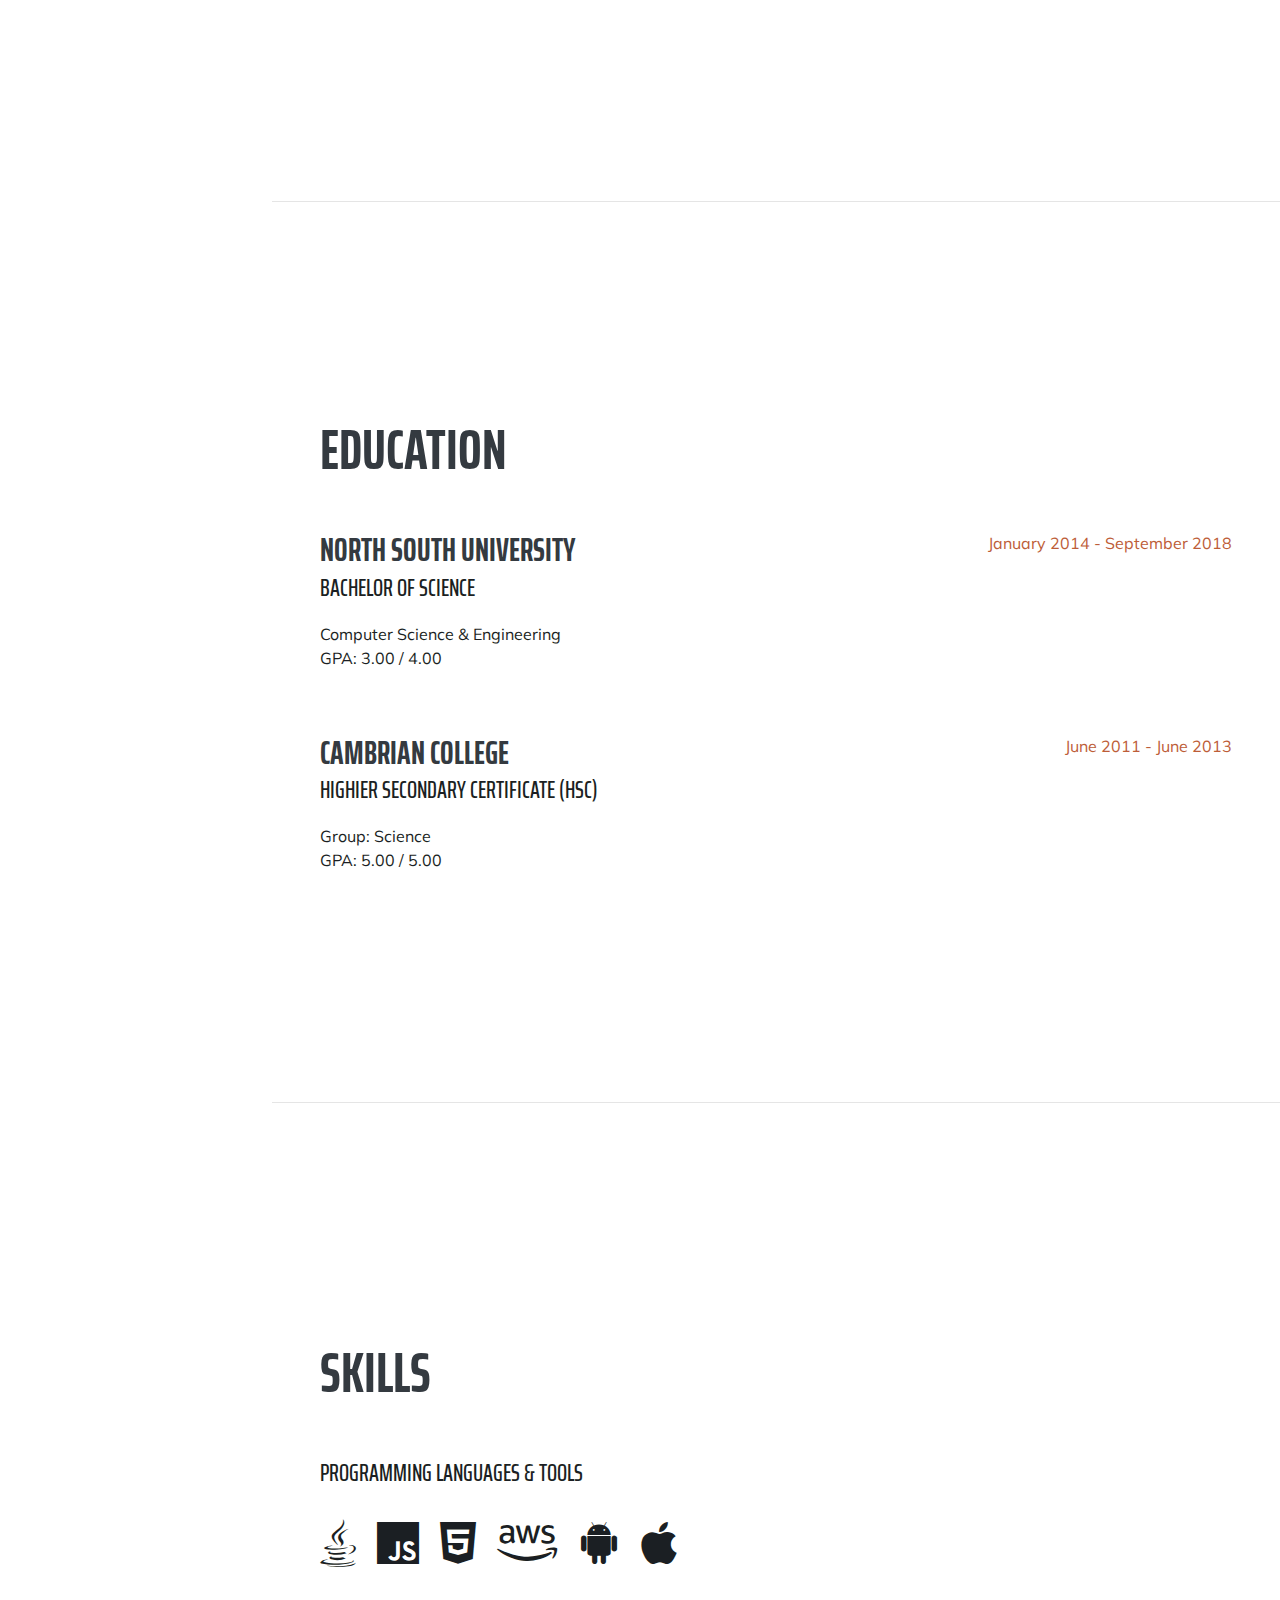
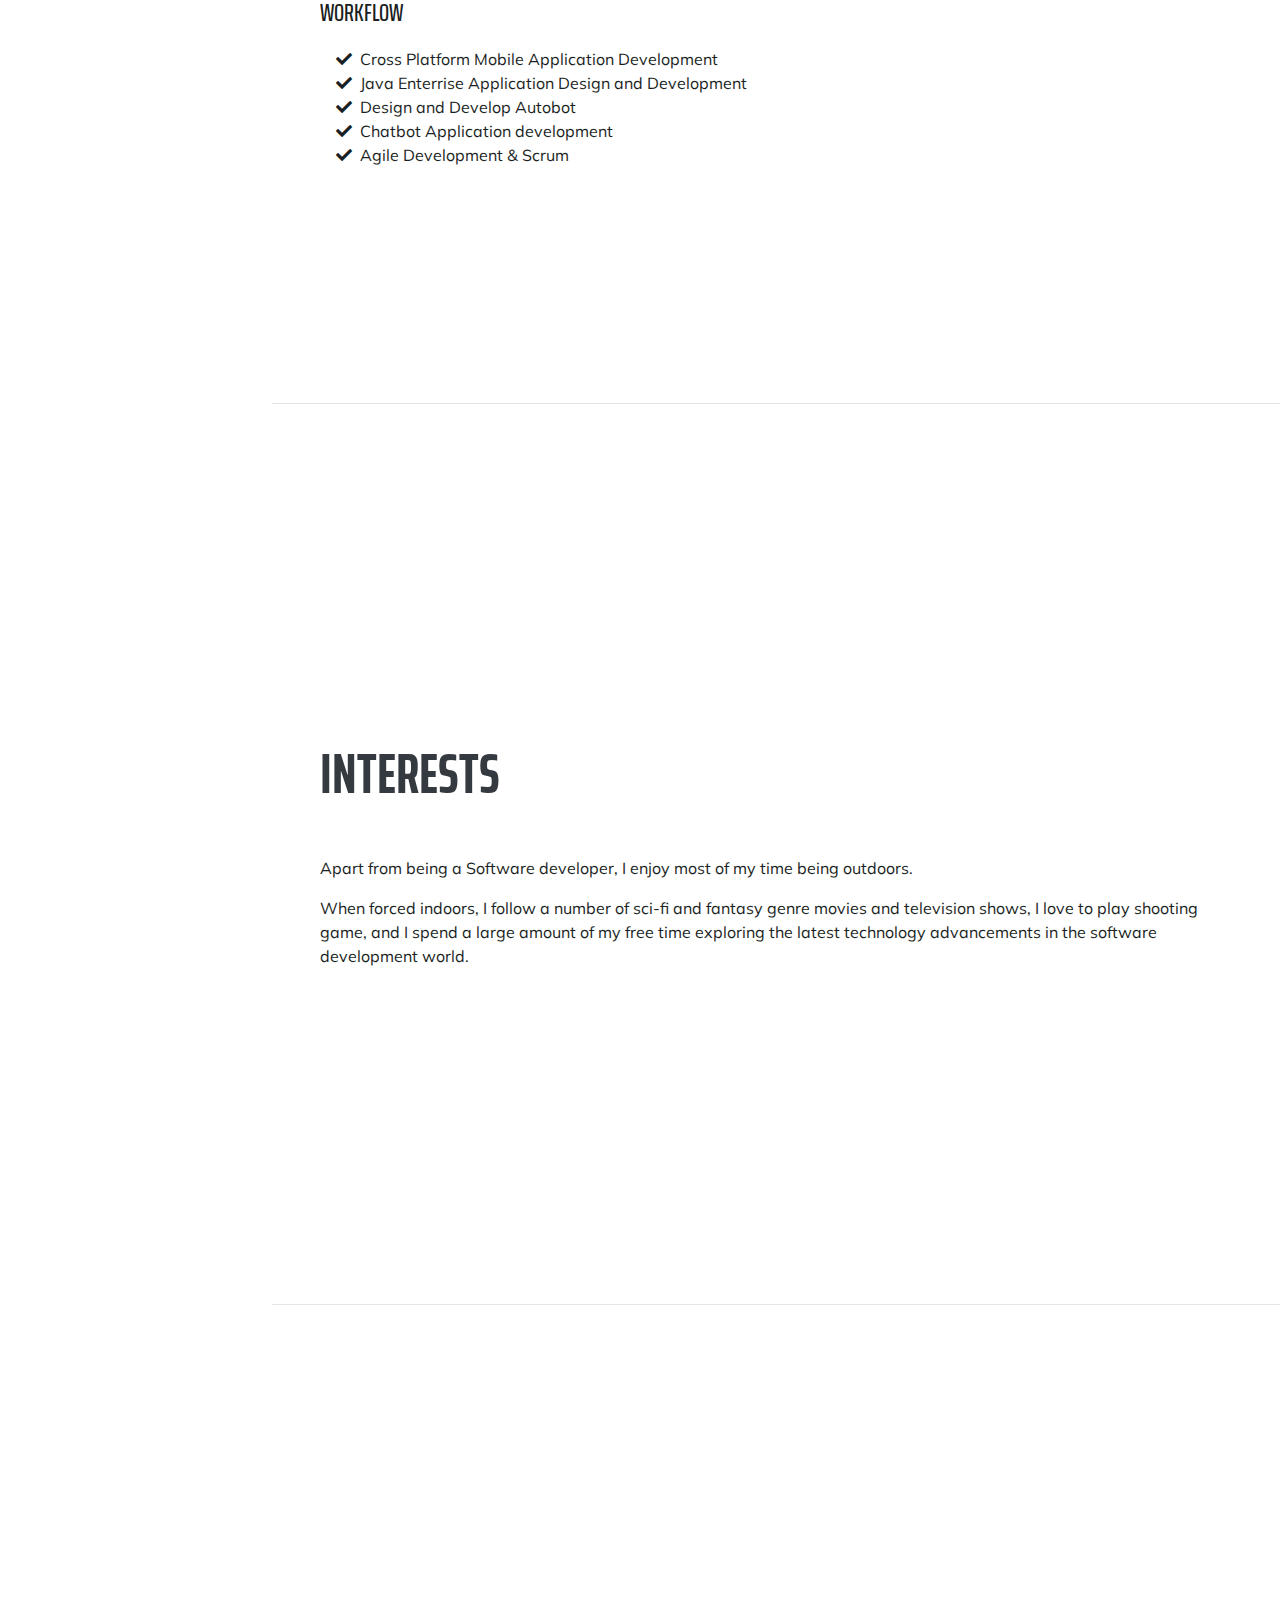
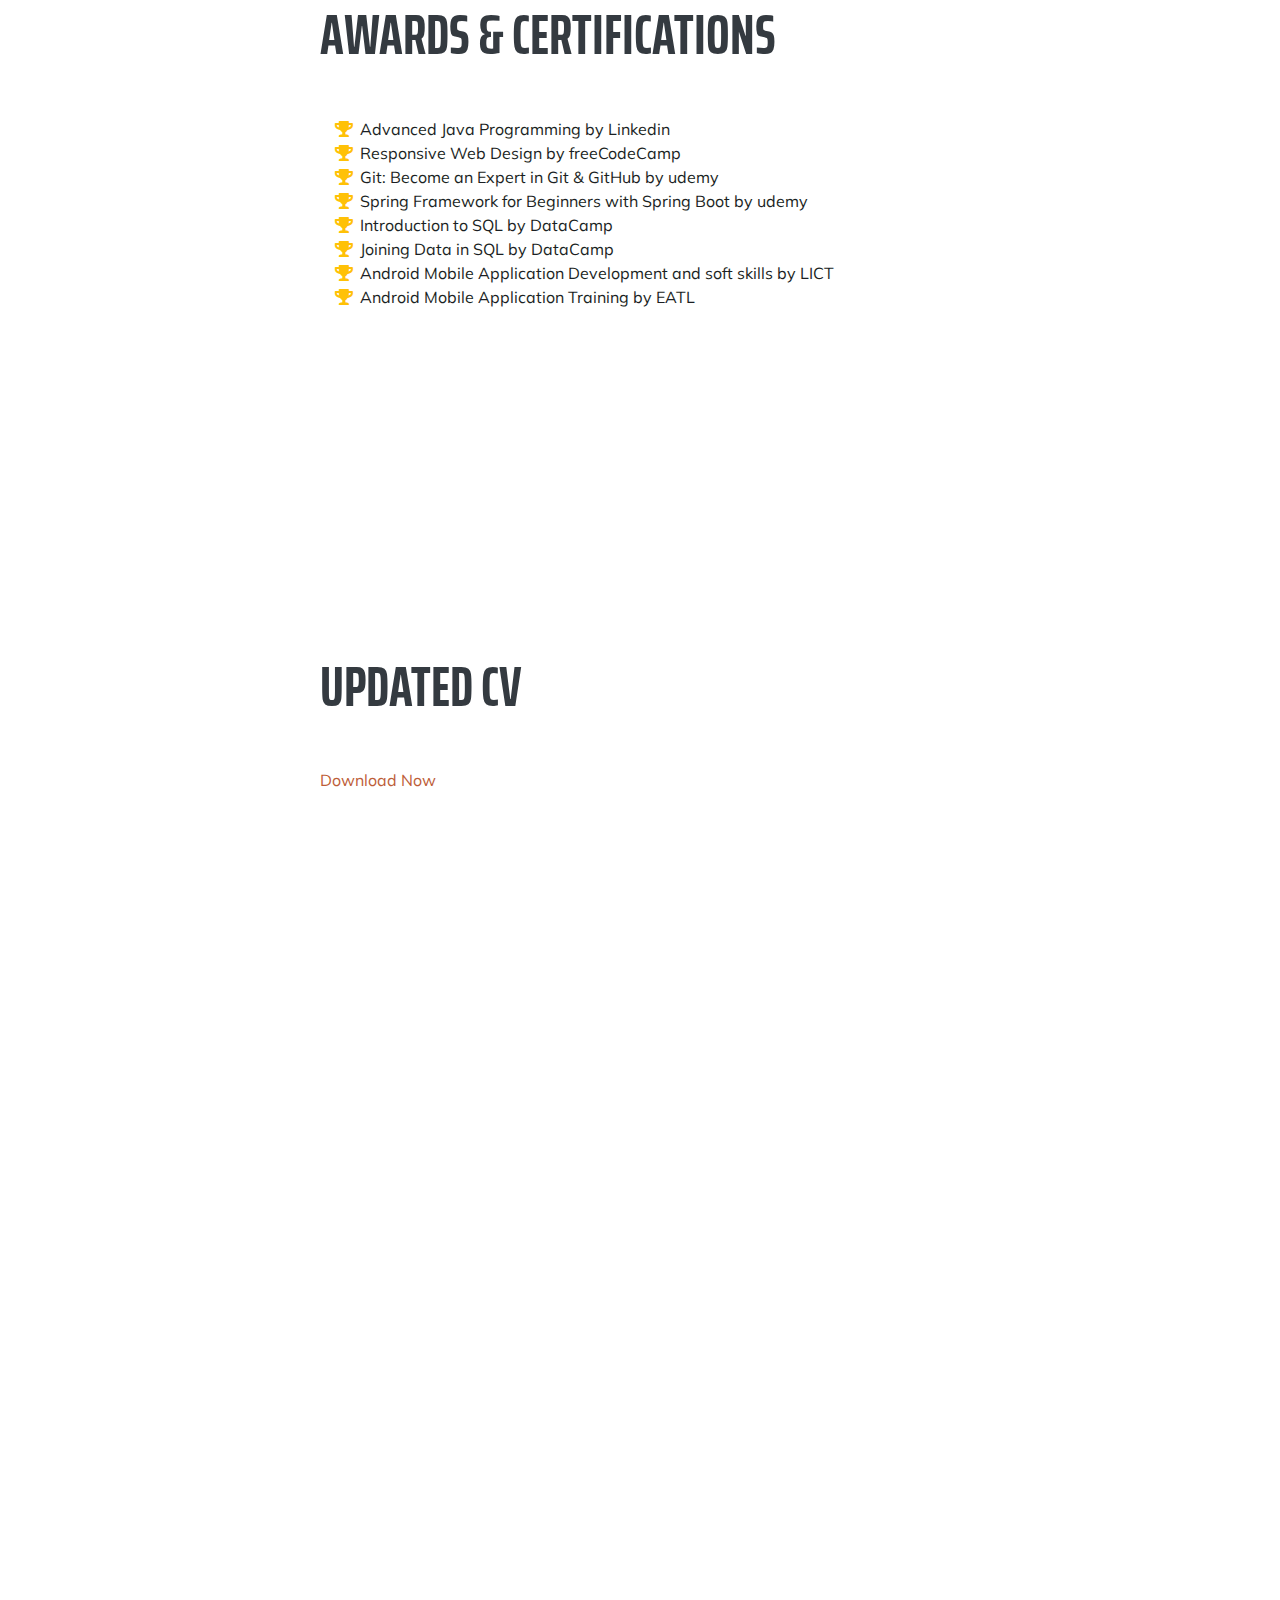
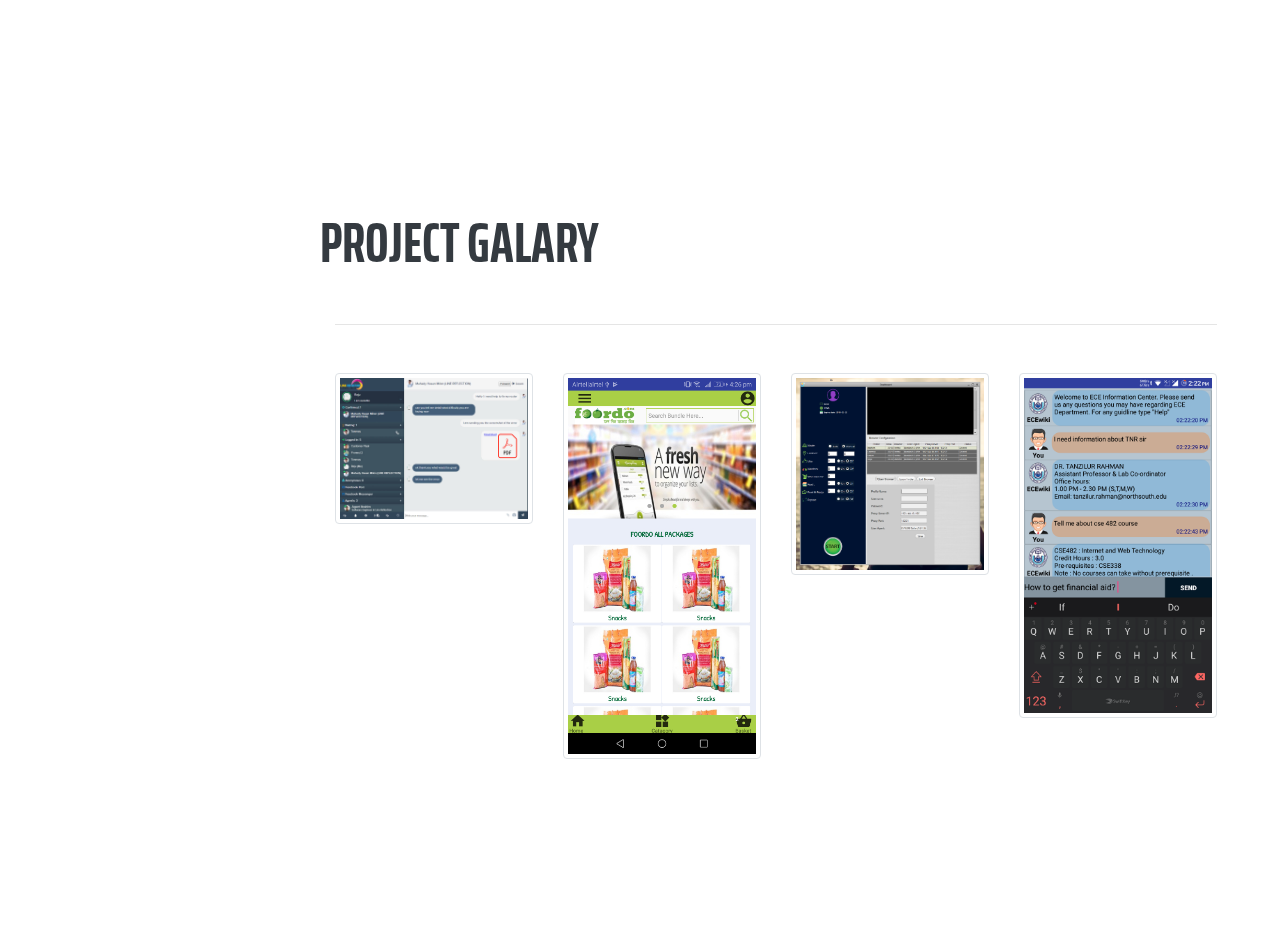
==== commit 9a5eaef5: "Update index.html" ====
--- a/index.html
+++ b/index.html
@@ -190,6 +190,12 @@
         <ul class="list-inline dev-icons">
           <li class="list-inline-item">
             <i class="fab fa-java"></i>
+          </li>
+          <li class="list-inline-item">
+            <i class="fab fa-js"></i>
+          </li>
+          <li class="list-inline-item">
+            <i class="fab fa-html5"></i>
           </li>
           <li class="list-inline-item">
             <i class="fab fa-aws"></i>
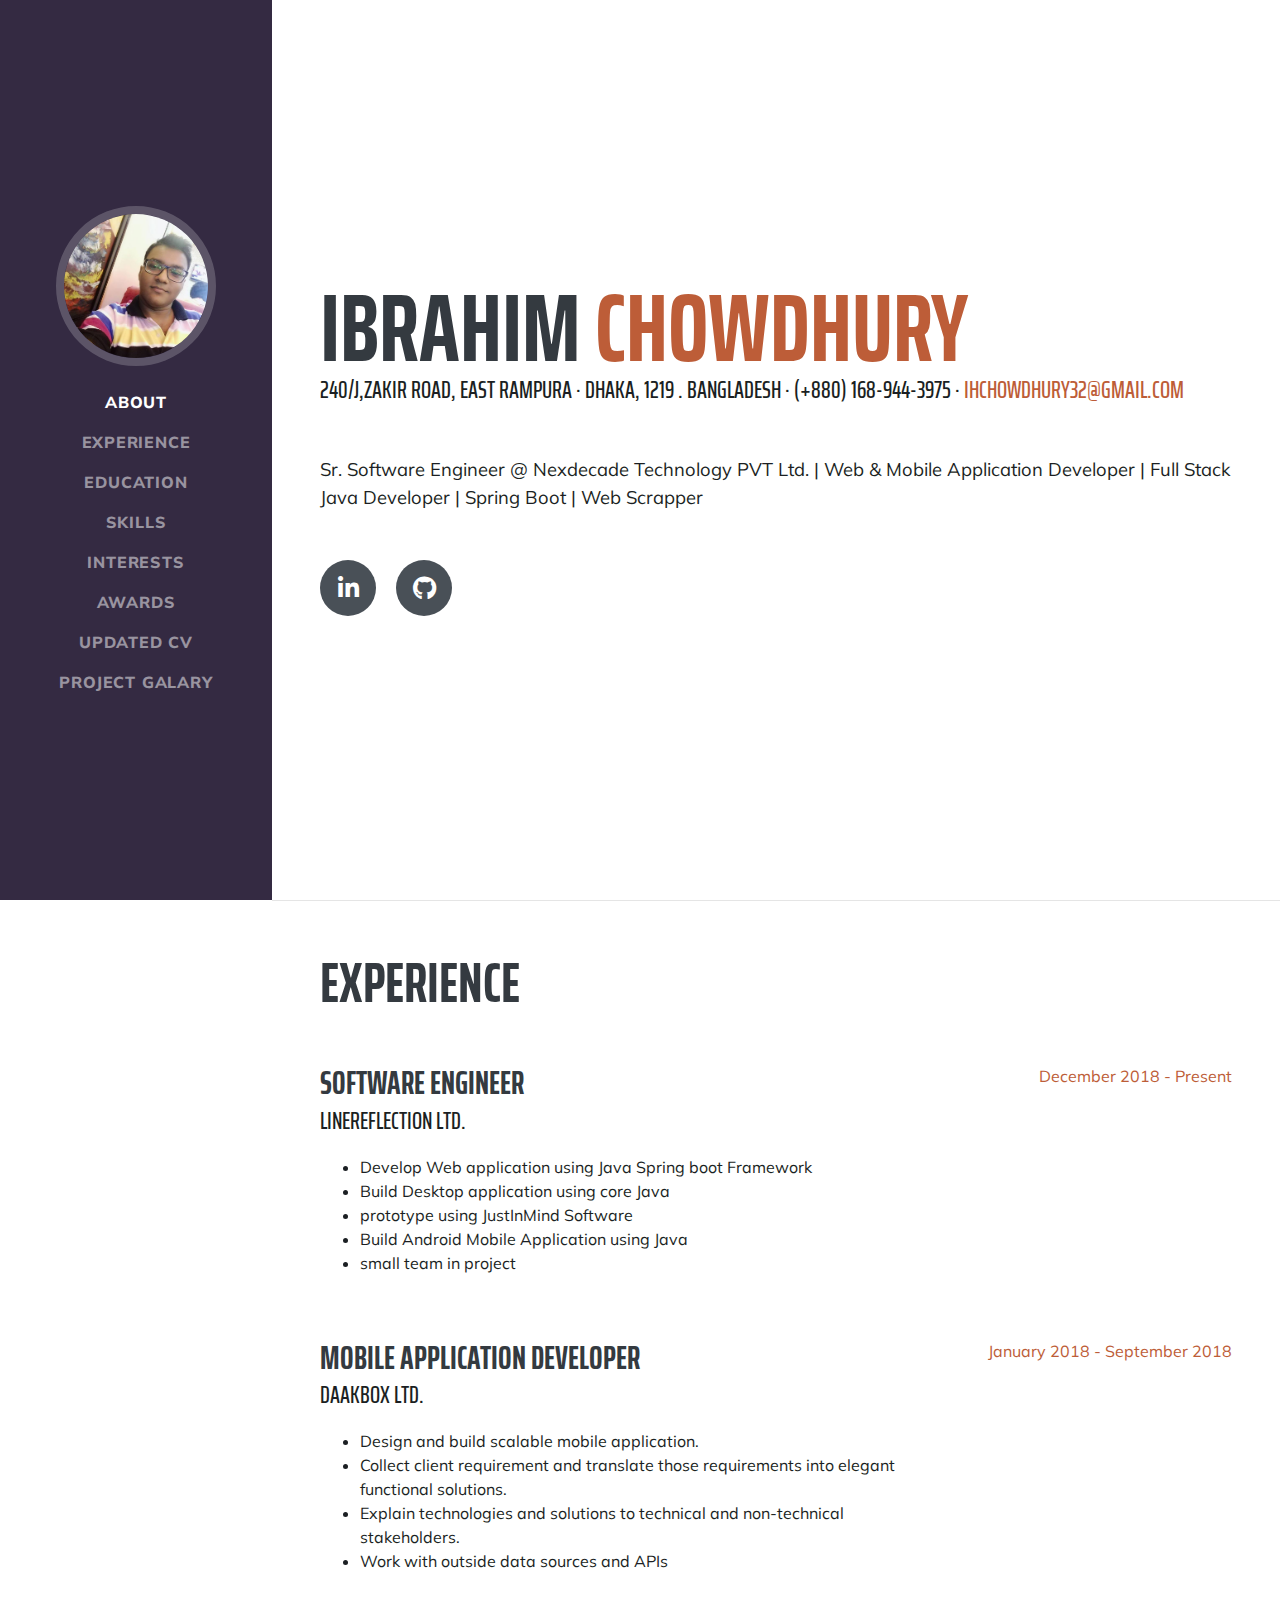
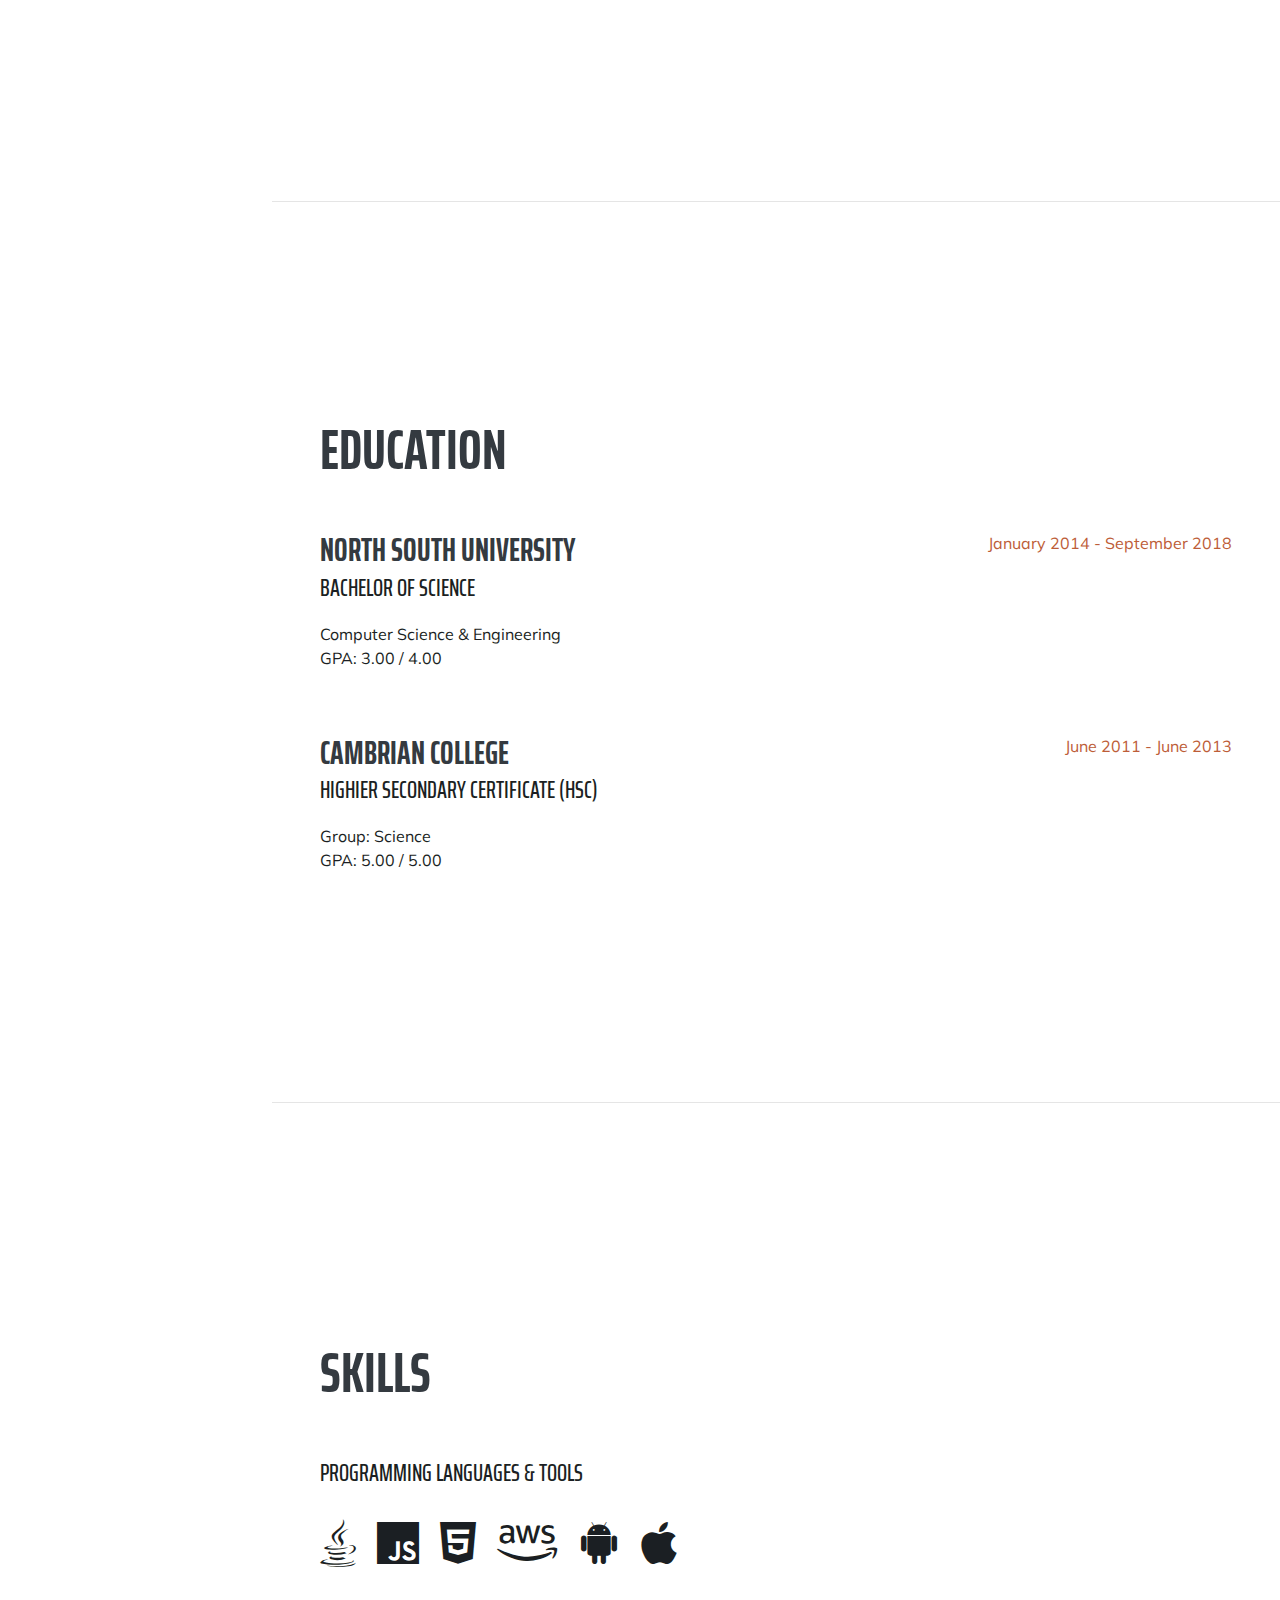
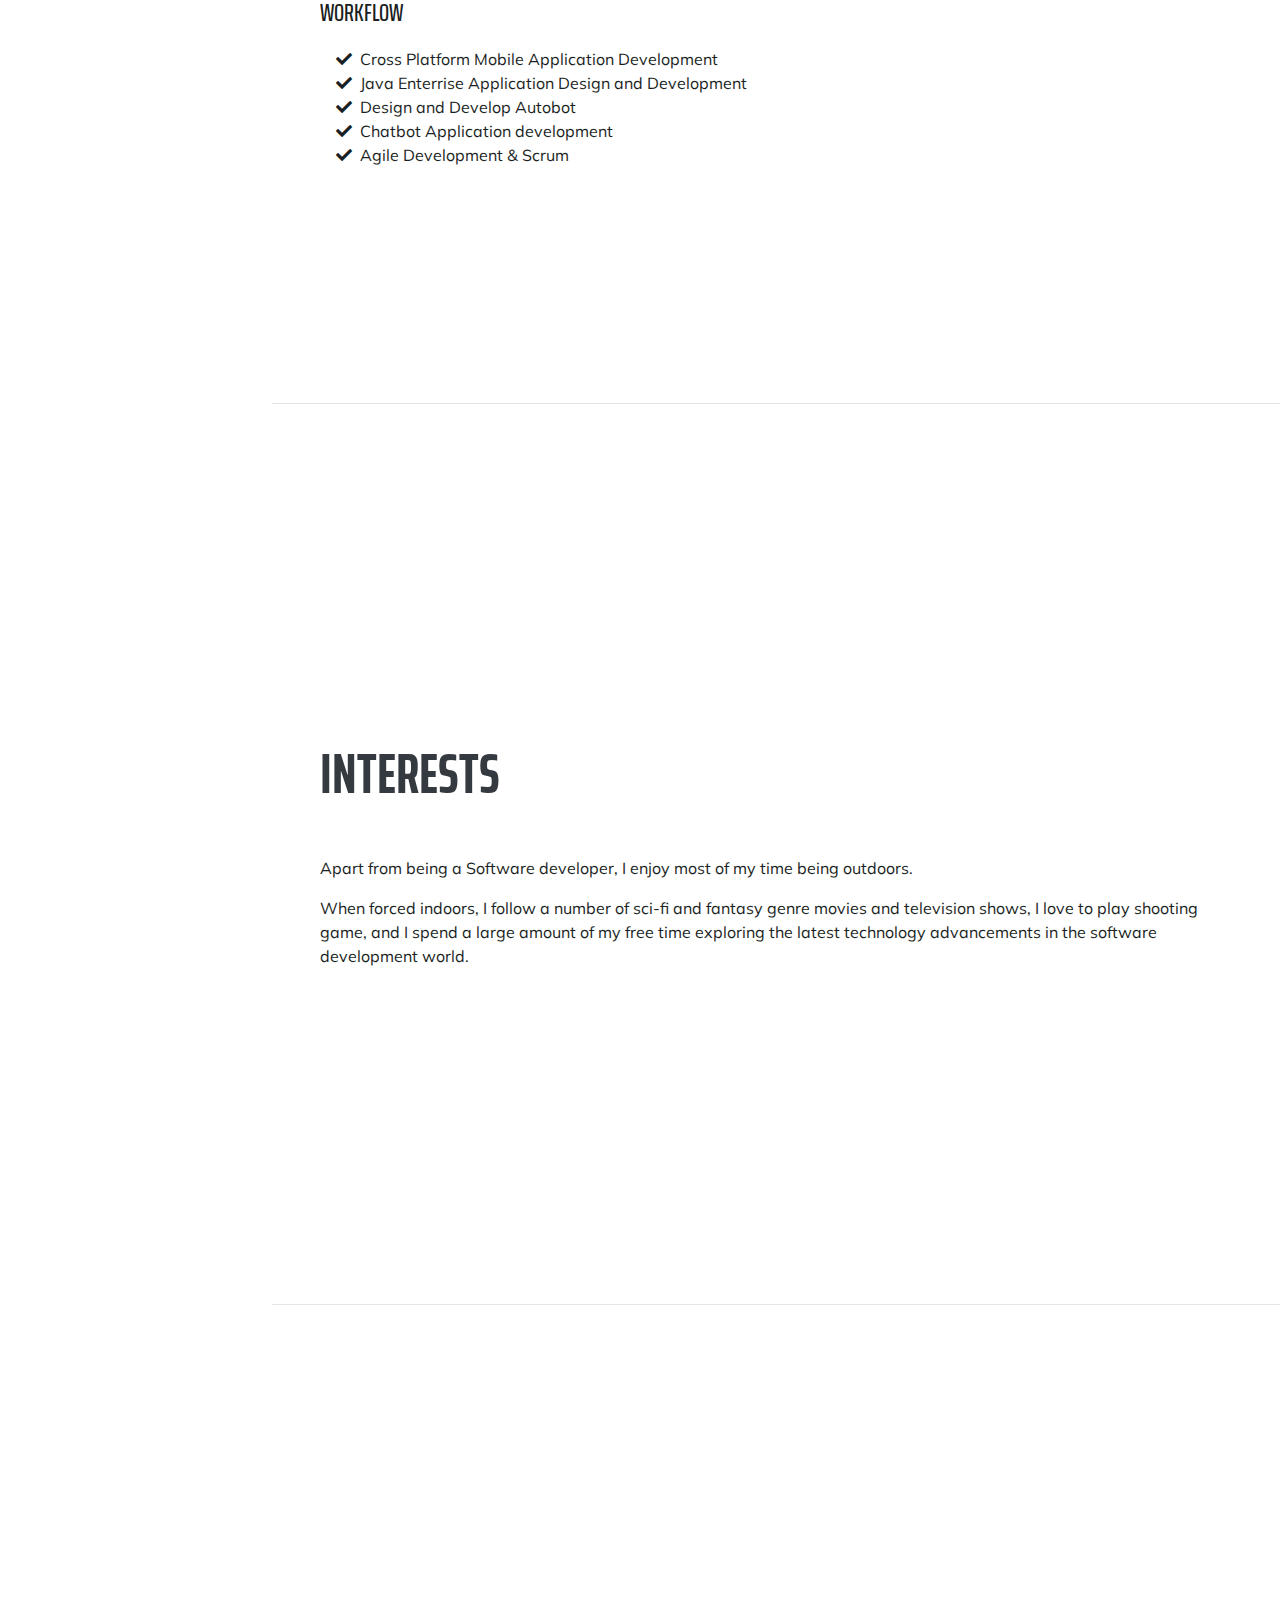
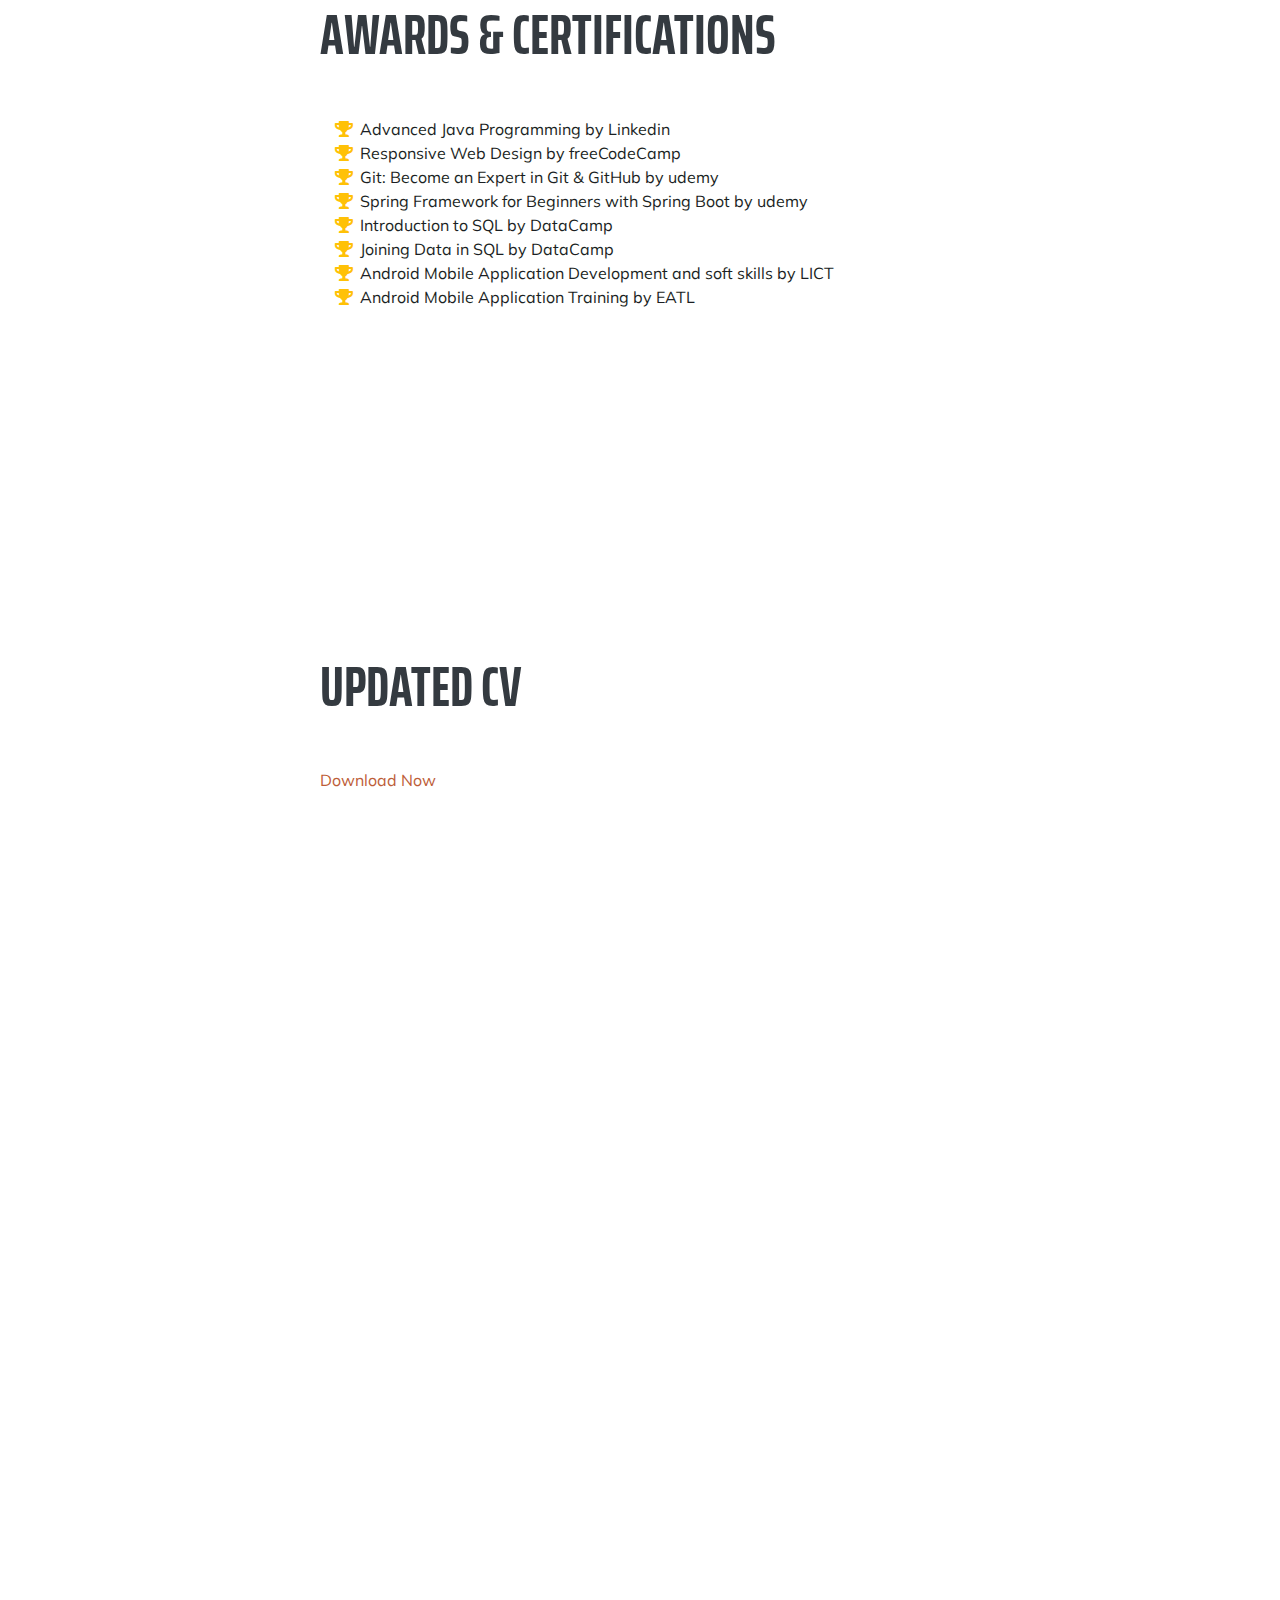
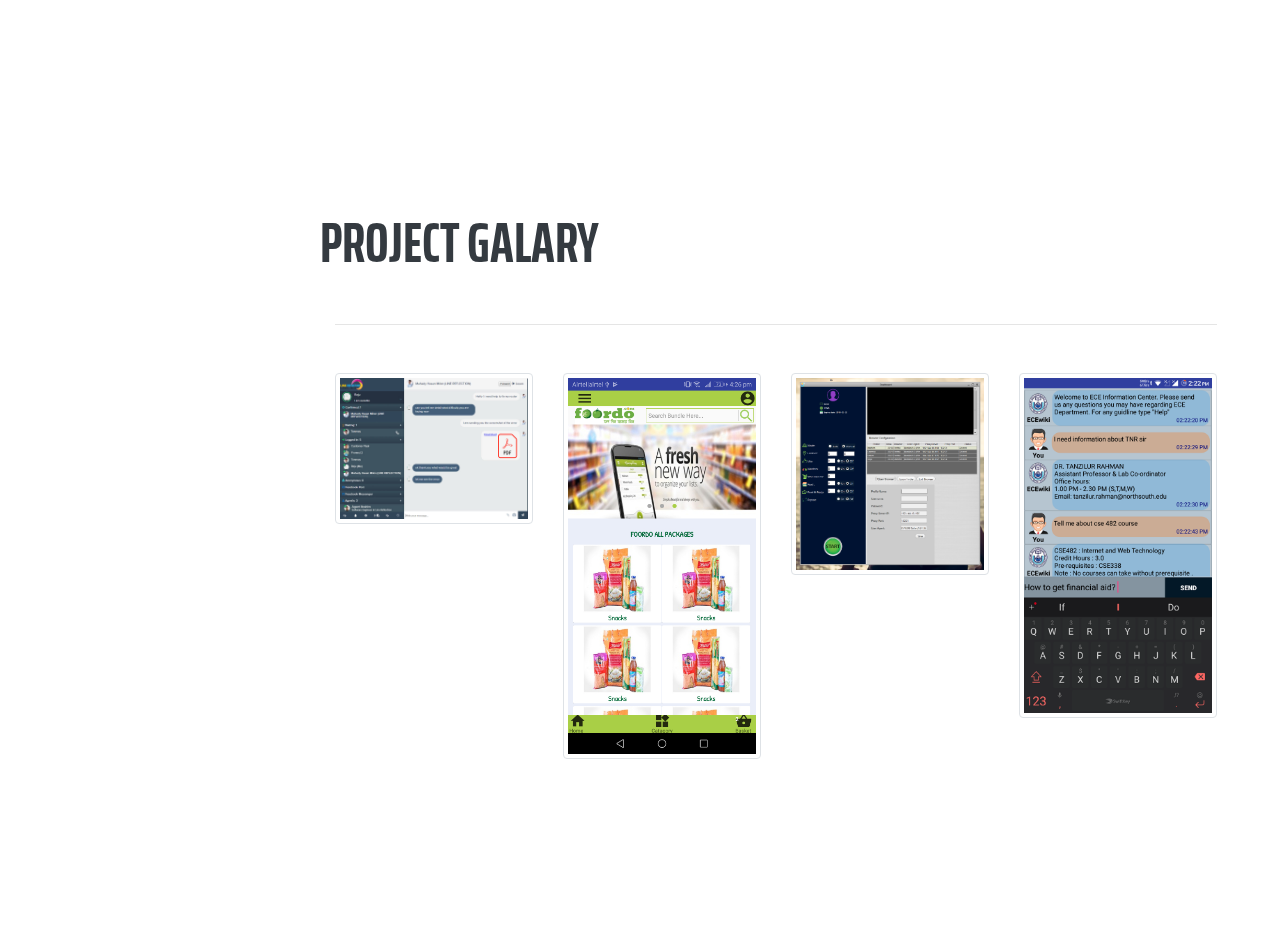
==== commit 31992022: "Update index.html" ====
--- a/index.html
+++ b/index.html
@@ -86,7 +86,7 @@
         <div class="subheading mb-5">240/J,Zakir Road, East Rampura · Dhaka, 1219 . Bangladesh · (+880) 168-944-3975 ·
           <a href="mailto:ihchowdhury32@gmail.com">ihchowdhury32@gmail.com</a>
         </div>
-        <p class="lead mb-5">Software Engineer @ LineReflection | Web & Mobile Application Developer | Full Stack Java Developer | Spring Boot | Web Scrapper</p>
+        <p class="lead mb-5">Sr. Software Engineer @ Nexdecade Technology PVT Ltd. | Web & Mobile Application Developer | Full Stack Java Developer | Spring Boot | Web Scrapper</p>
         <div class="social-icons">
           <a href="https://www.linkedin.com/in/ibrahimchowdhury/">
             <i class="fab fa-linkedin-in"></i>
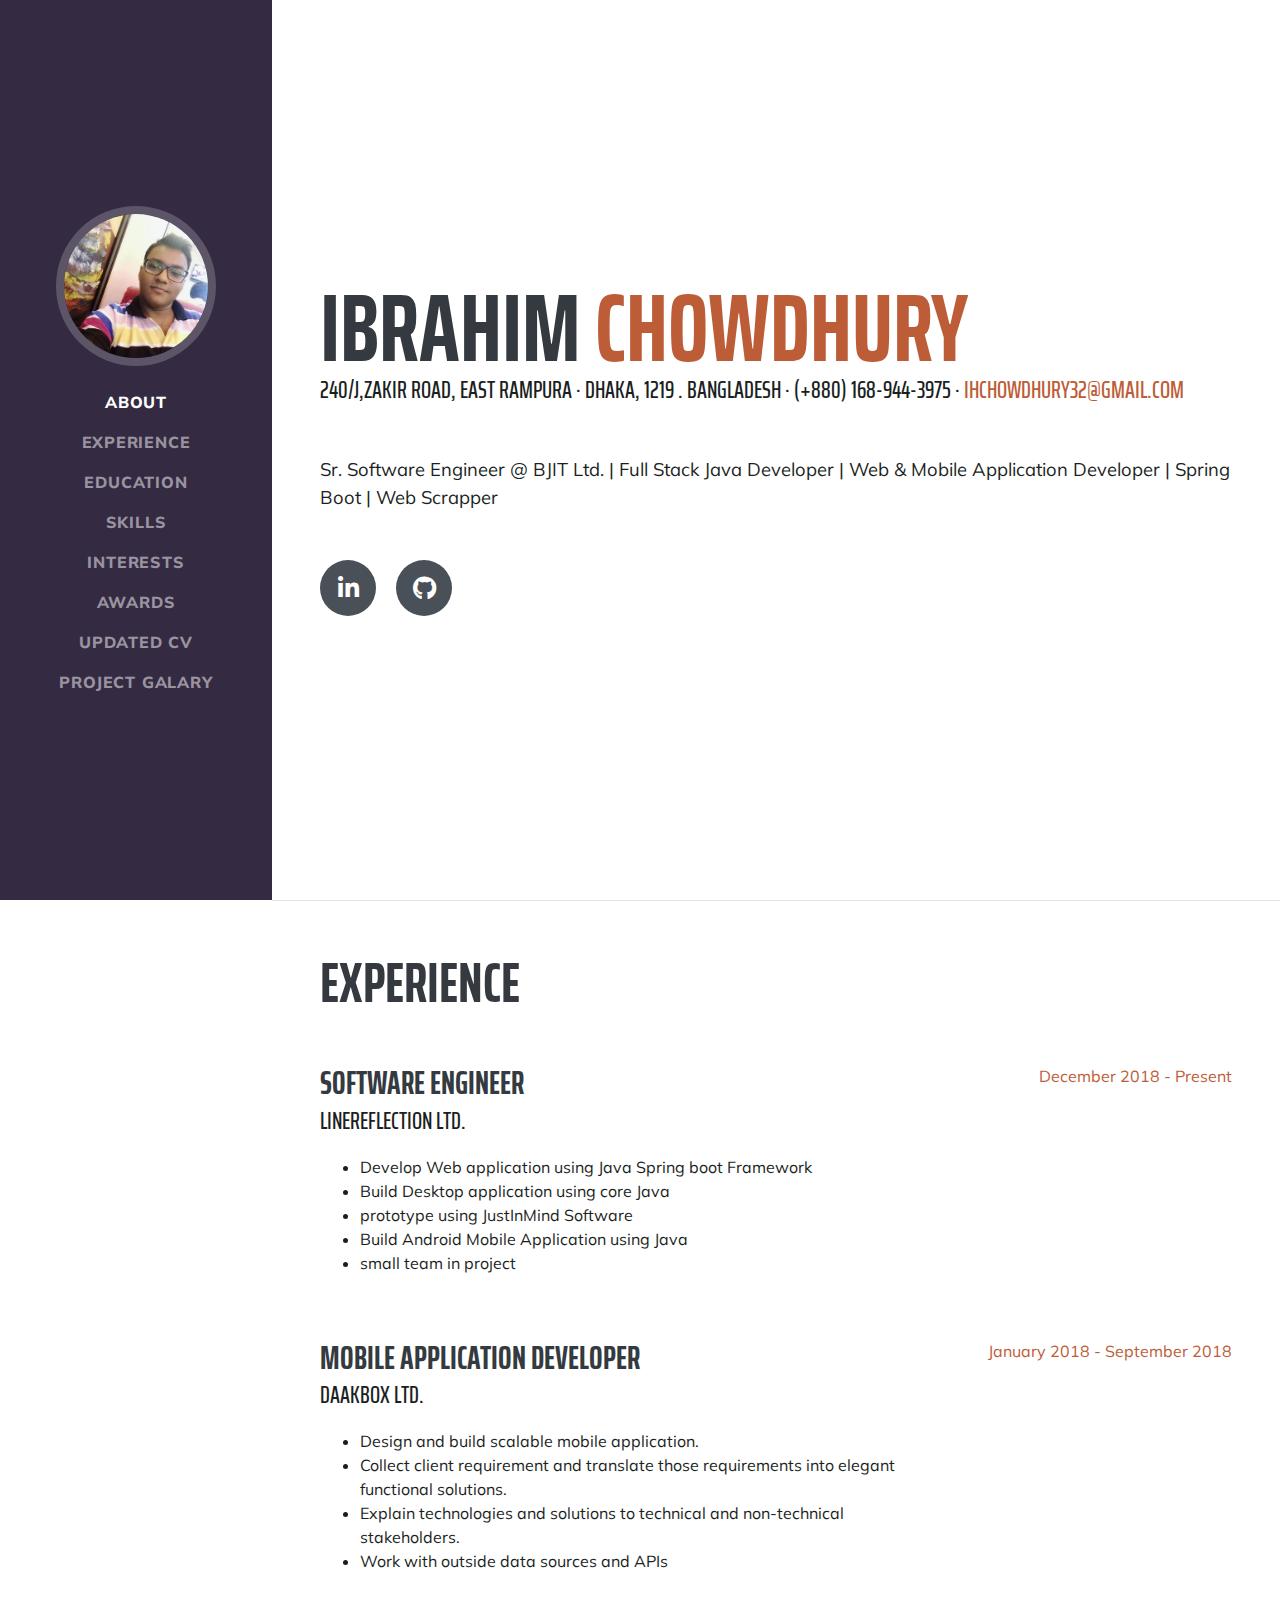
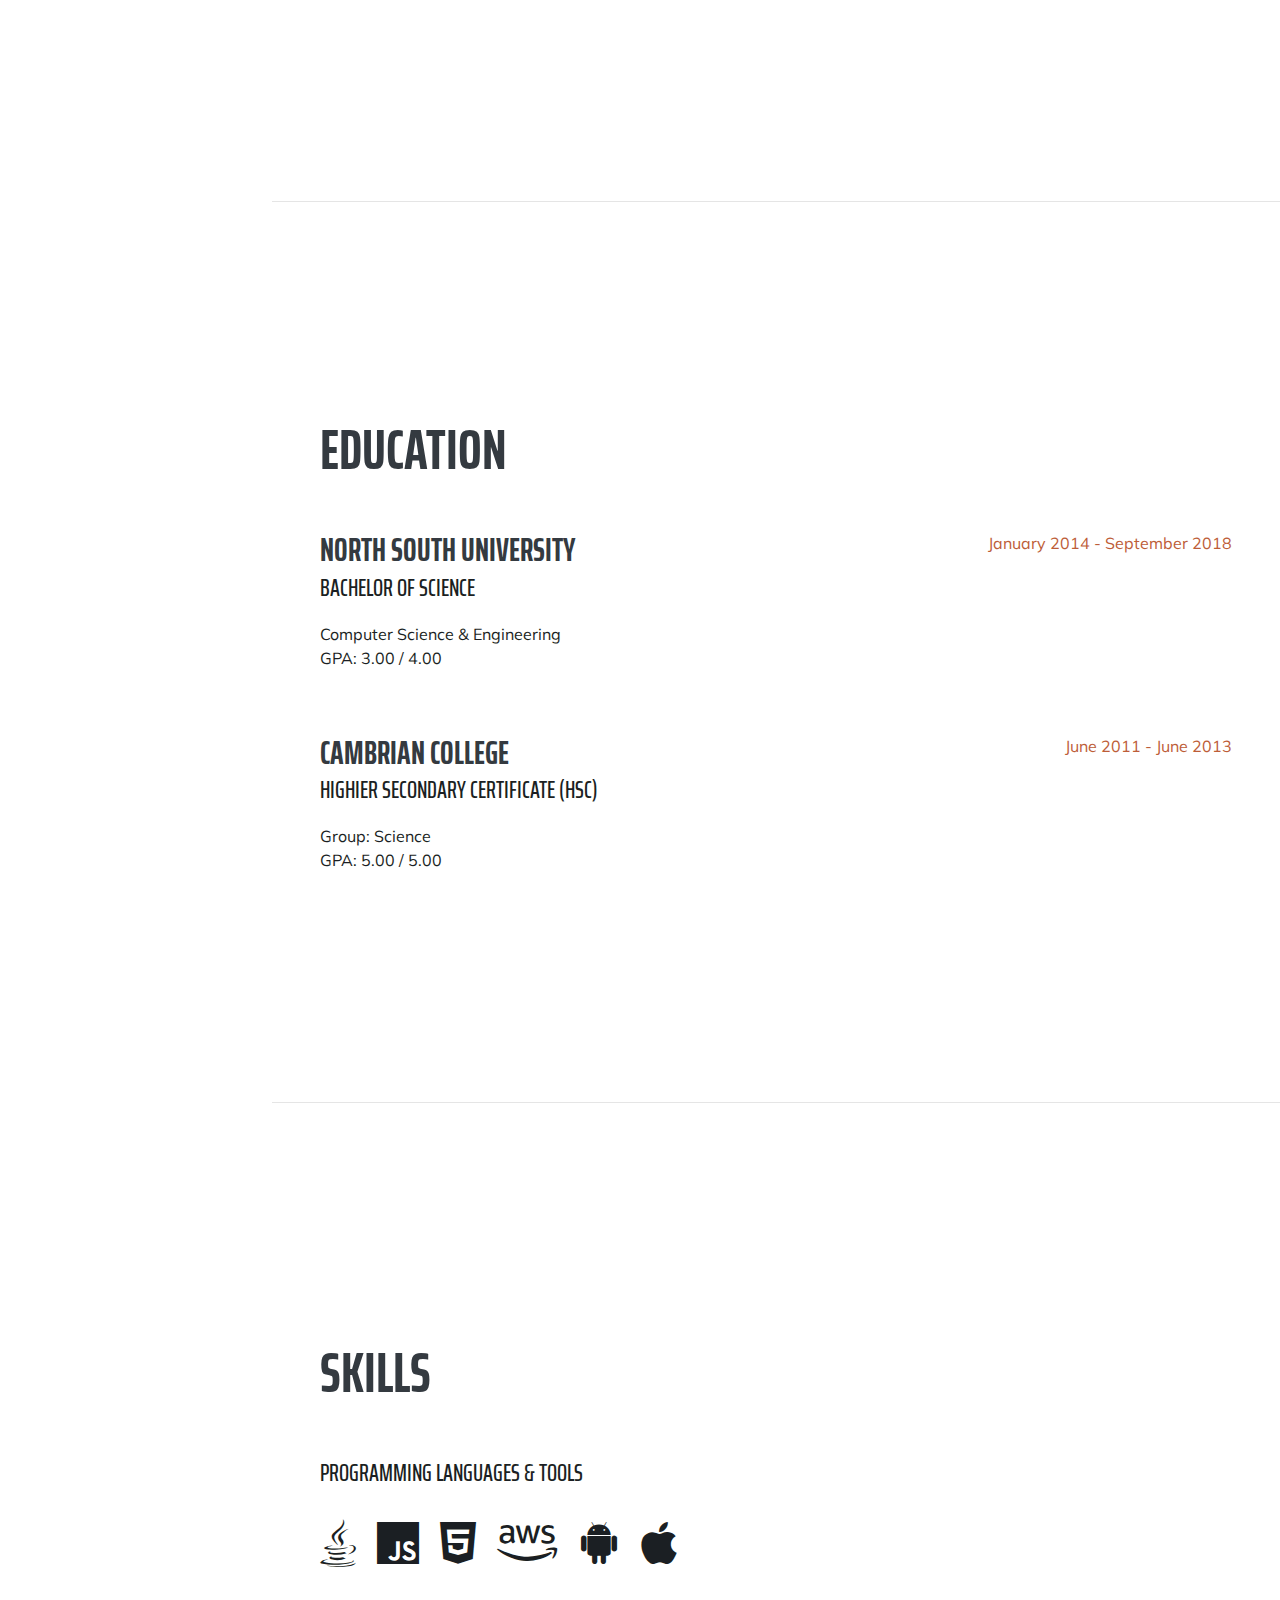
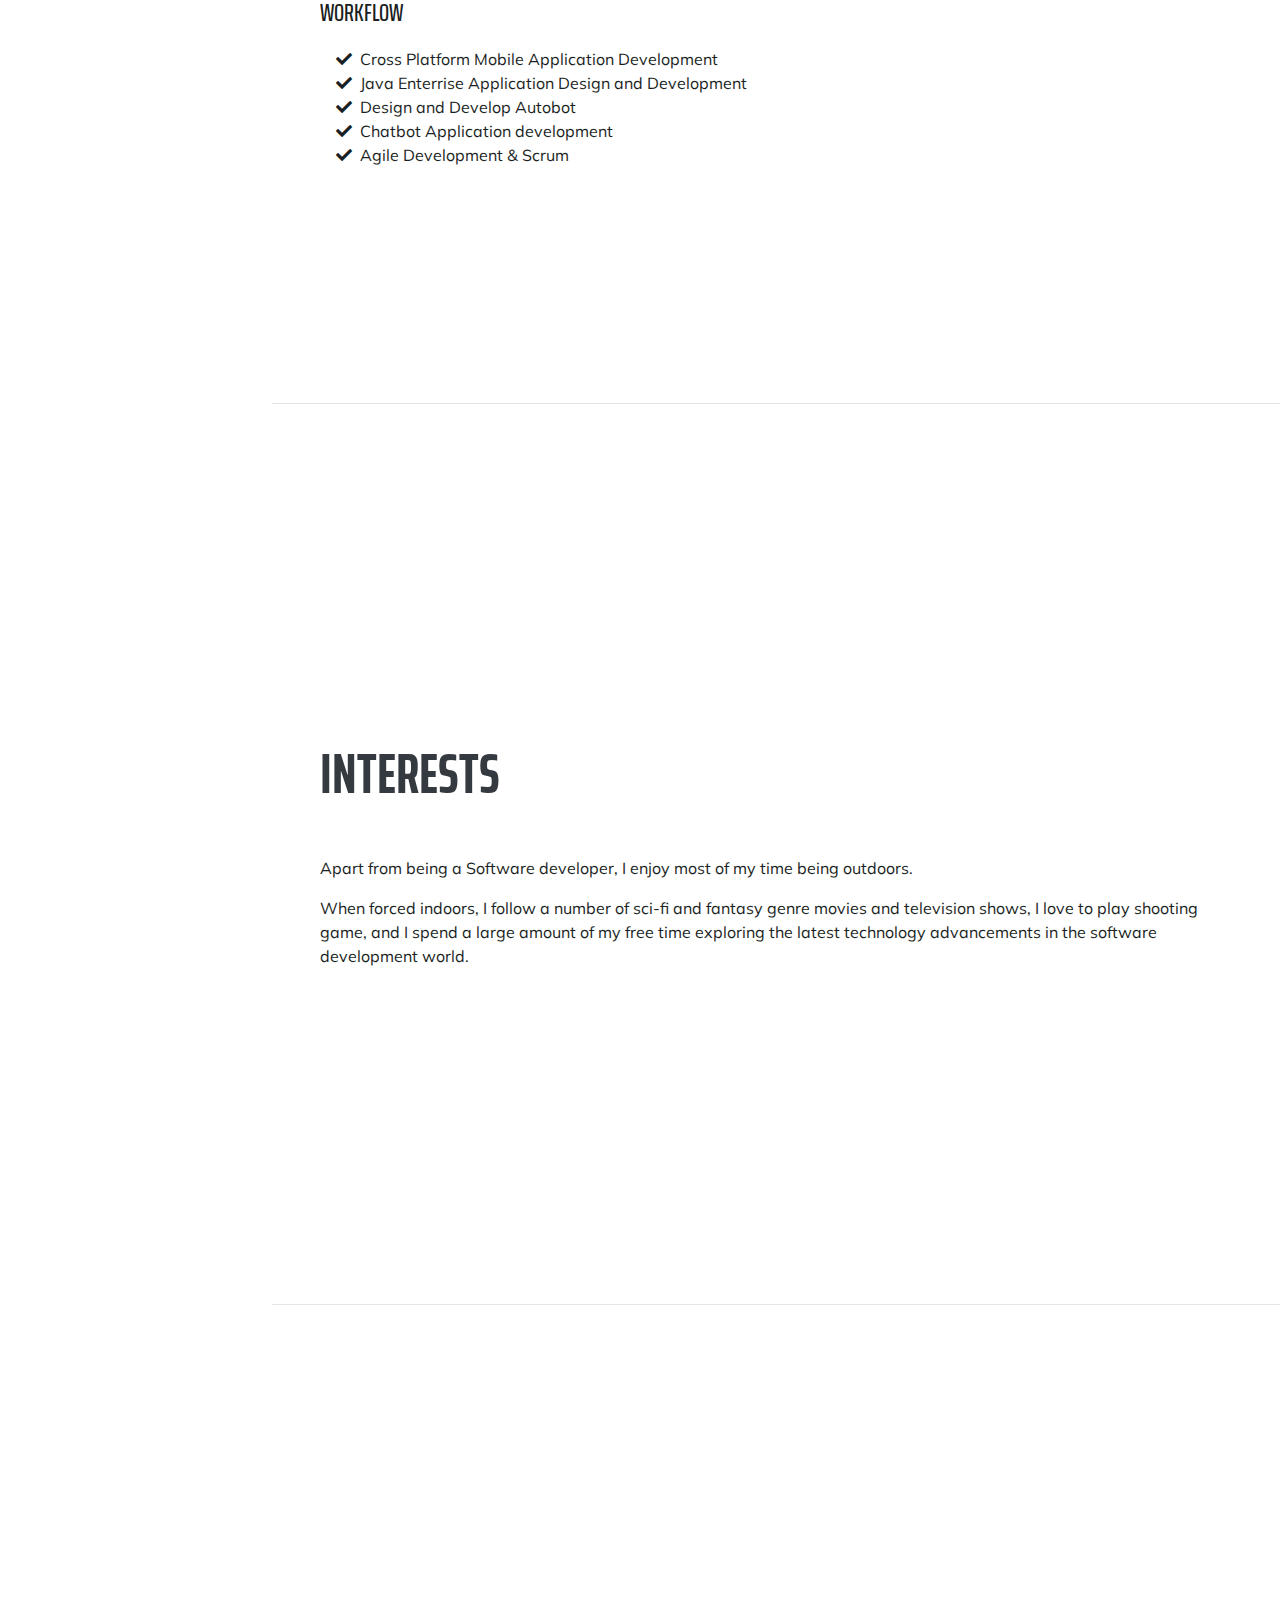
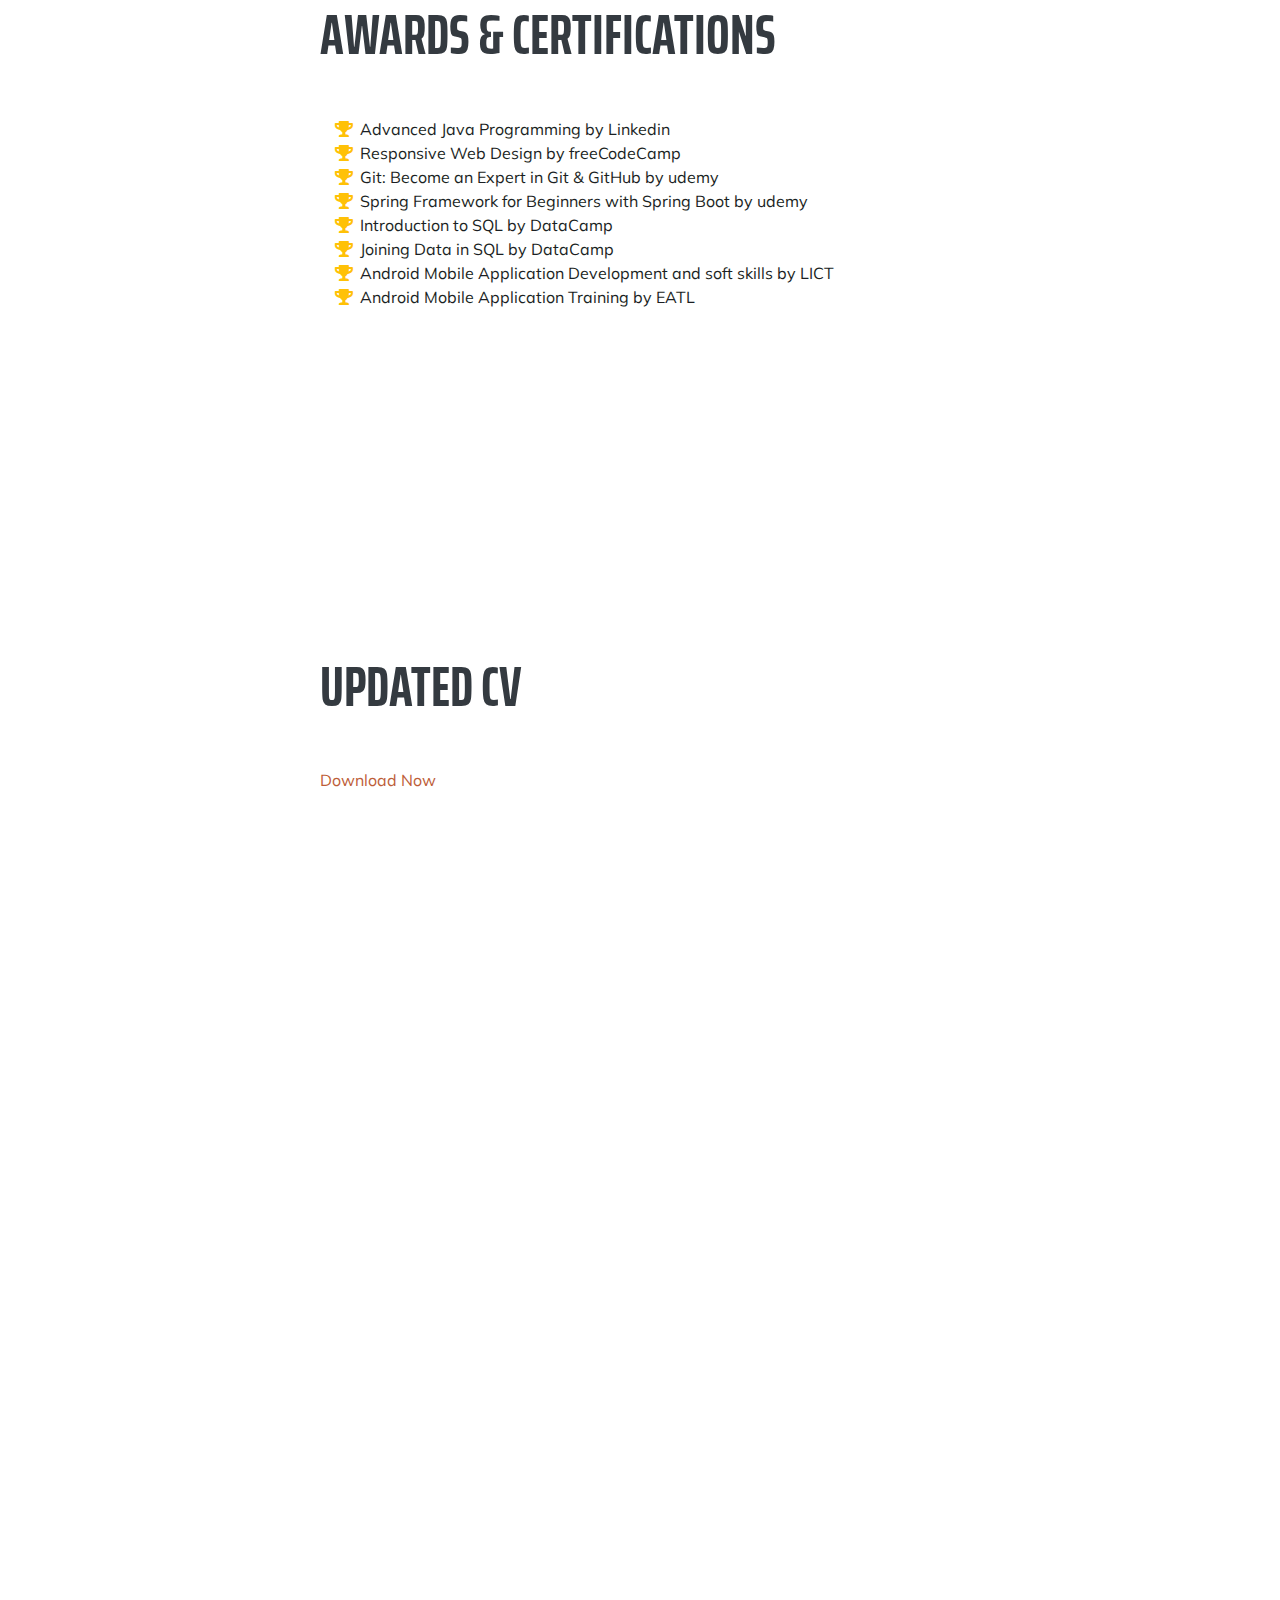
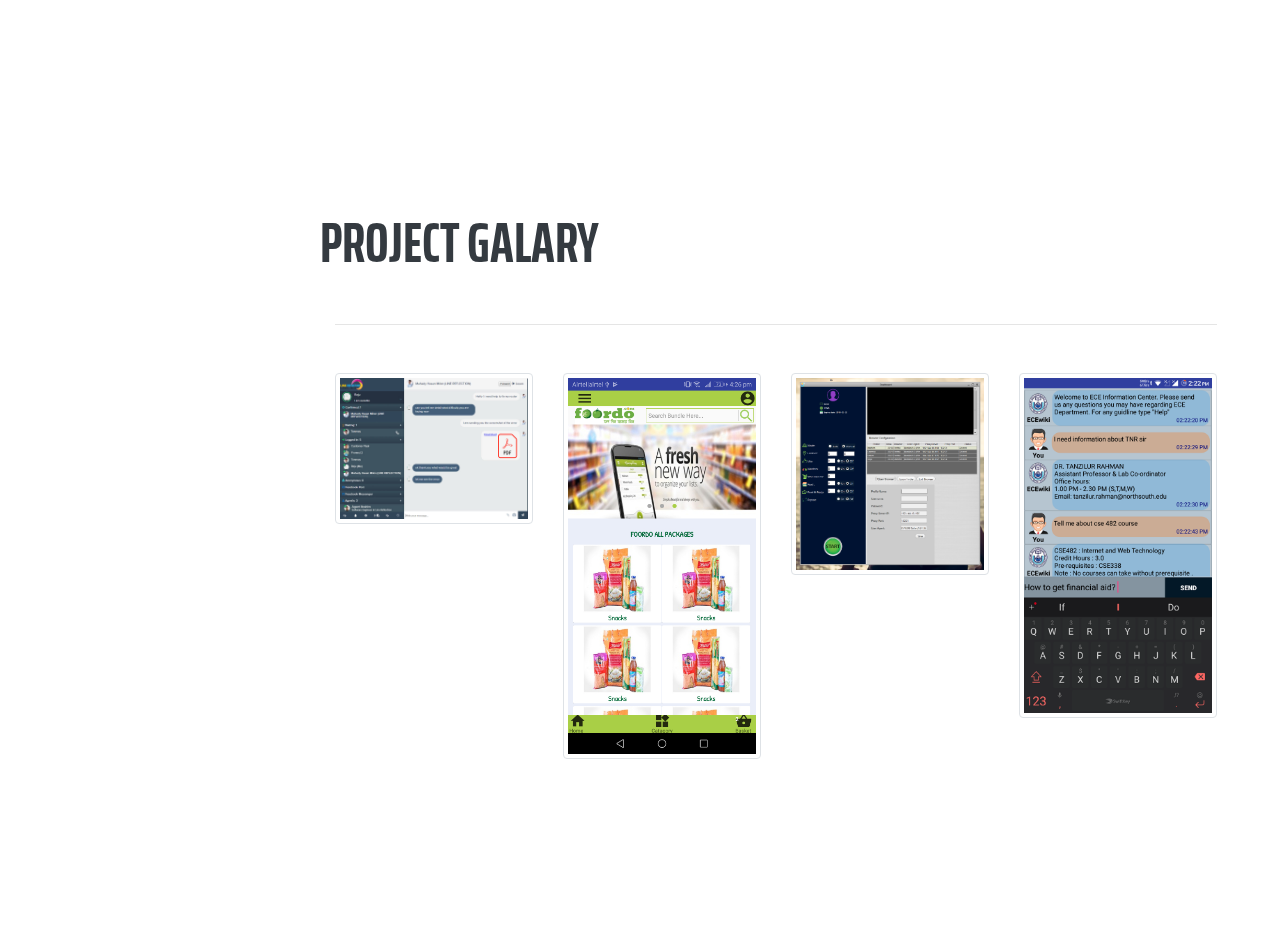
==== commit f22a277b: "Update index.html" ====
--- a/index.html
+++ b/index.html
@@ -86,7 +86,7 @@
         <div class="subheading mb-5">240/J,Zakir Road, East Rampura · Dhaka, 1219 . Bangladesh · (+880) 168-944-3975 ·
           <a href="mailto:ihchowdhury32@gmail.com">ihchowdhury32@gmail.com</a>
         </div>
-        <p class="lead mb-5">Sr. Software Engineer @ Nexdecade Technology PVT Ltd. | Web & Mobile Application Developer | Full Stack Java Developer | Spring Boot | Web Scrapper</p>
+        <p class="lead mb-5">Sr. Software Engineer @ BJIT Ltd. | Full Stack Java Developer | Web & Mobile Application Developer | Spring Boot | Web Scrapper</p>
         <div class="social-icons">
           <a href="https://www.linkedin.com/in/ibrahimchowdhury/">
             <i class="fab fa-linkedin-in"></i>
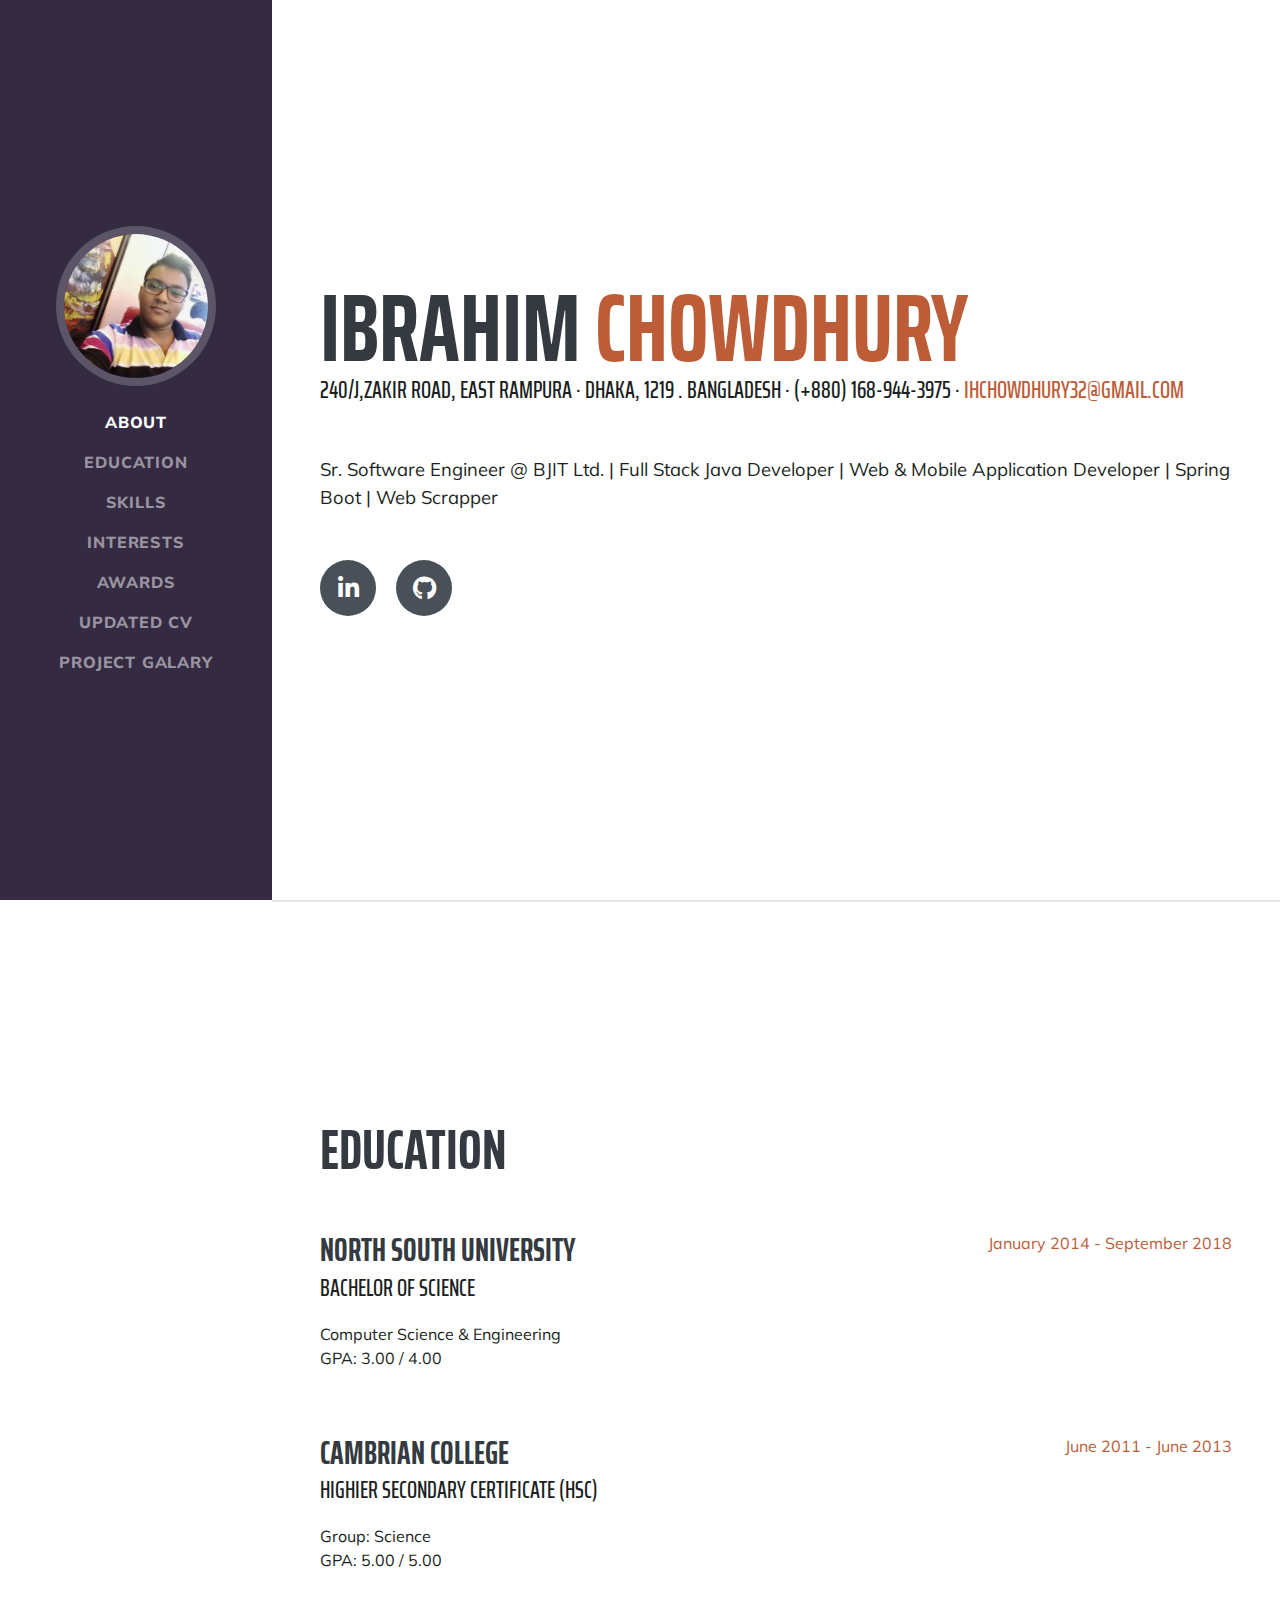
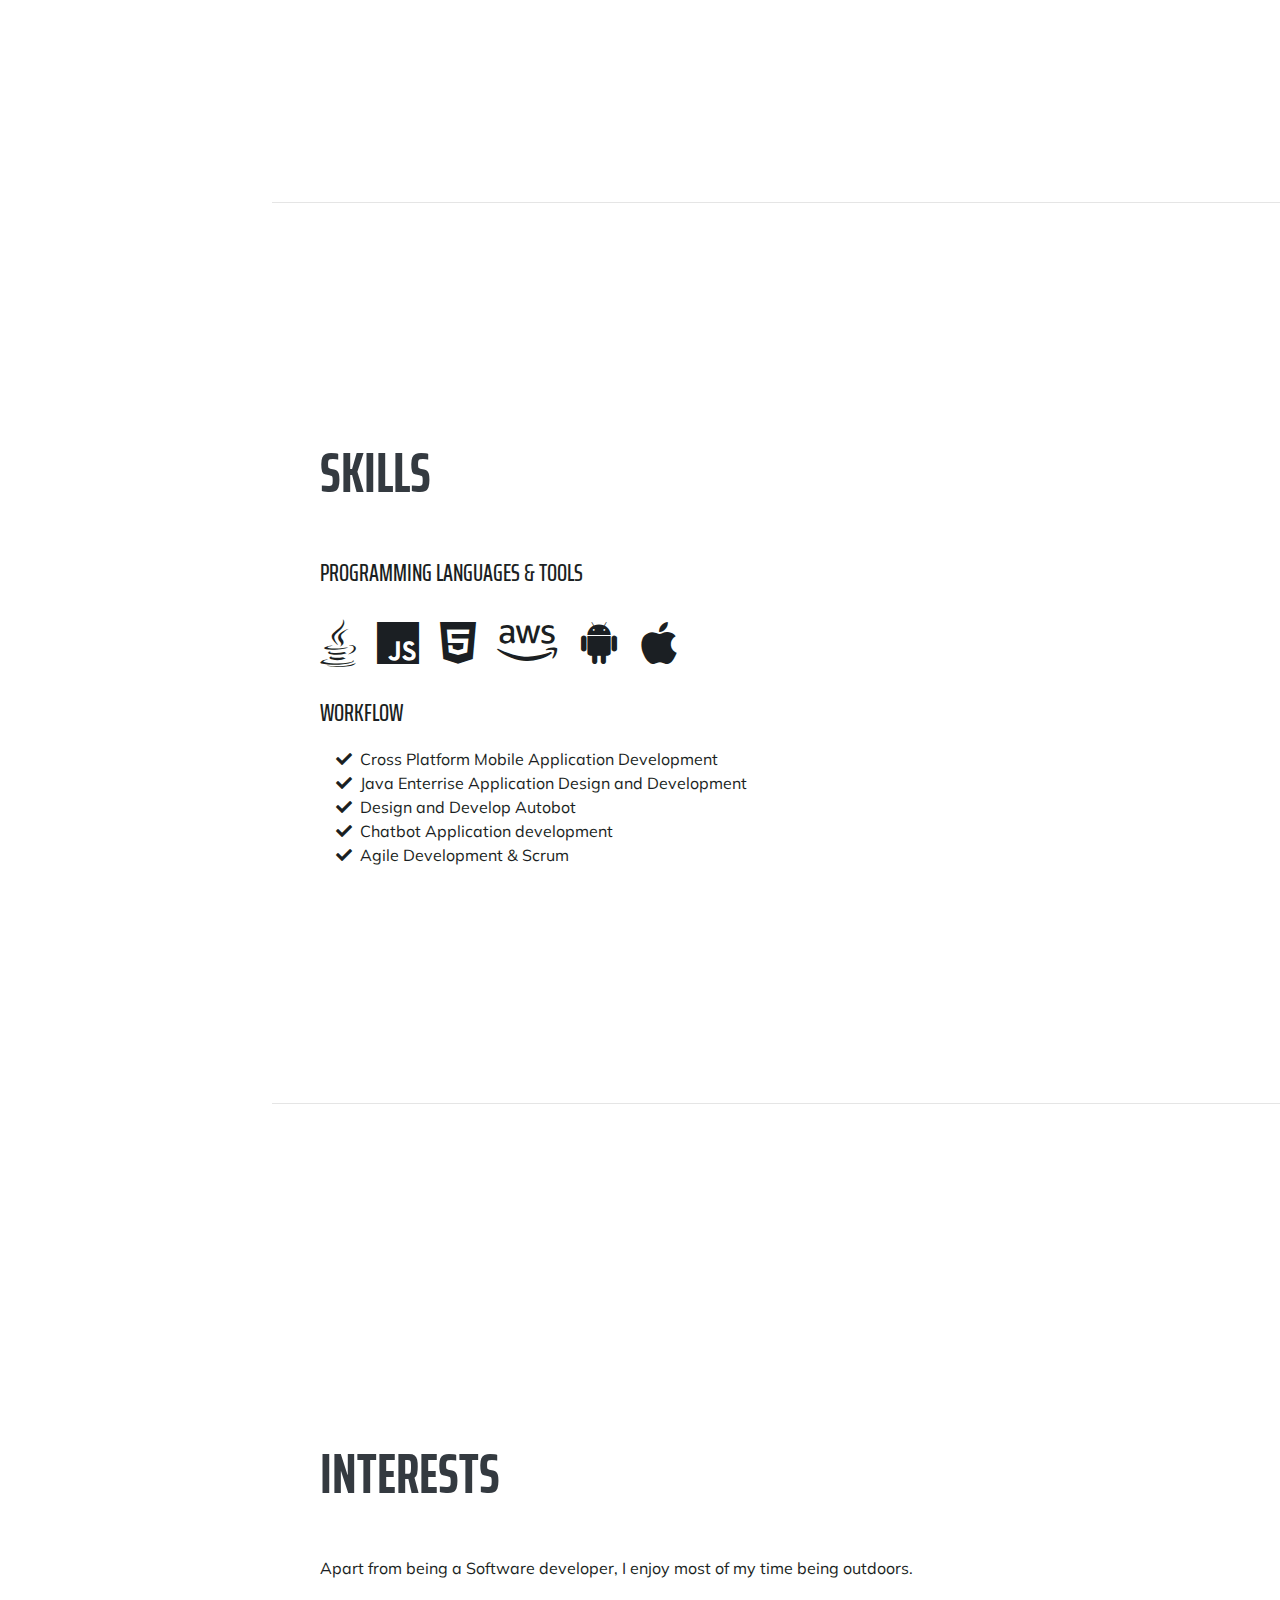
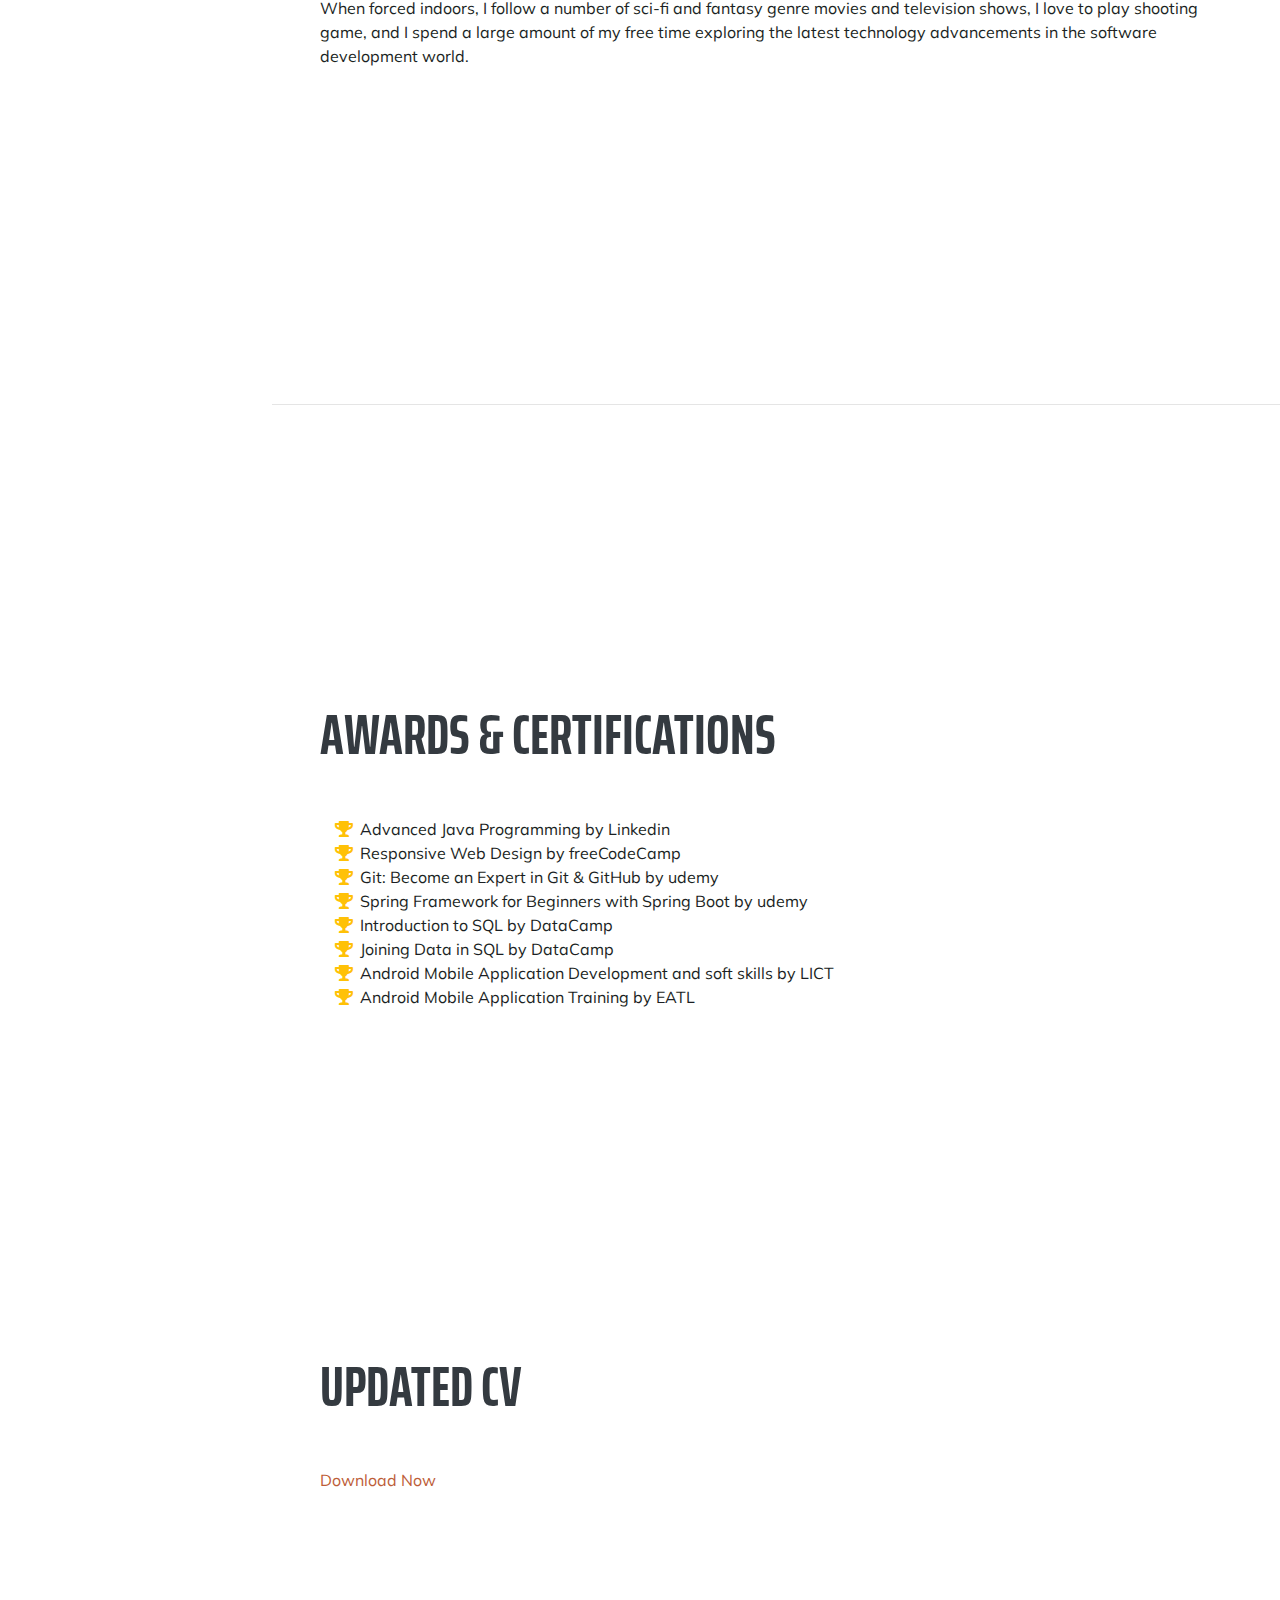
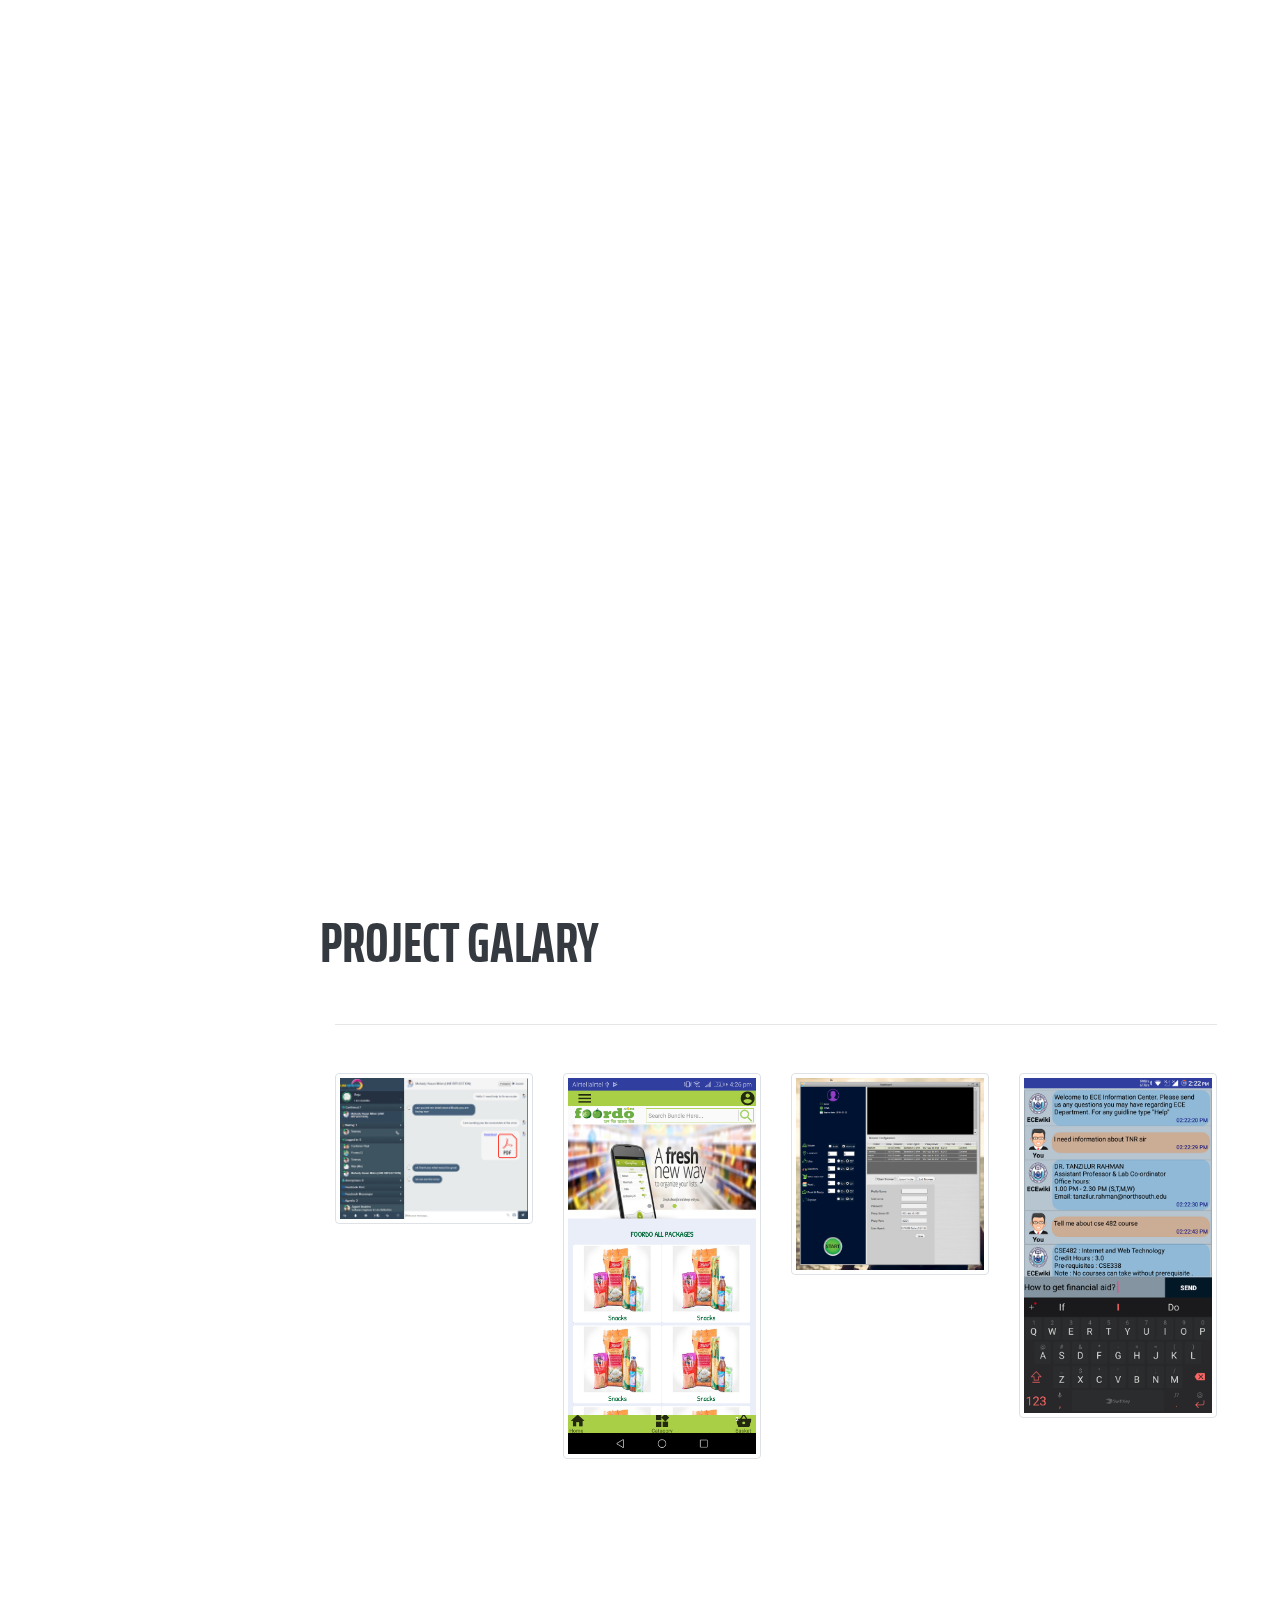
==== commit 0524c079: "updated" ====
--- a/index.html
+++ b/index.html
@@ -50,9 +50,9 @@
         <li class="nav-item">
           <a class="nav-link js-scroll-trigger" href="#about">About</a>
         </li>
-        <li class="nav-item">
+        <!-- <li class="nav-item">
           <a class="nav-link js-scroll-trigger" href="#experience">Experience</a>
-        </li>
+        </li> -->
         <li class="nav-item">
           <a class="nav-link js-scroll-trigger" href="#education">Education</a>
         </li>
@@ -106,7 +106,7 @@
 
     <hr class="m-0">
 
-    <section class="resume-section p-3 p-lg-5 d-flex justify-content-center" id="experience">
+    <!-- <section class="resume-section p-3 p-lg-5 d-flex justify-content-center" id="experience">
       <div class="w-100">
         <h2 class="mb-5">Experience</h2>
 
@@ -145,7 +145,7 @@
 
       </div>
 
-    </section>
+    </section> -->
 
     <hr class="m-0">
 
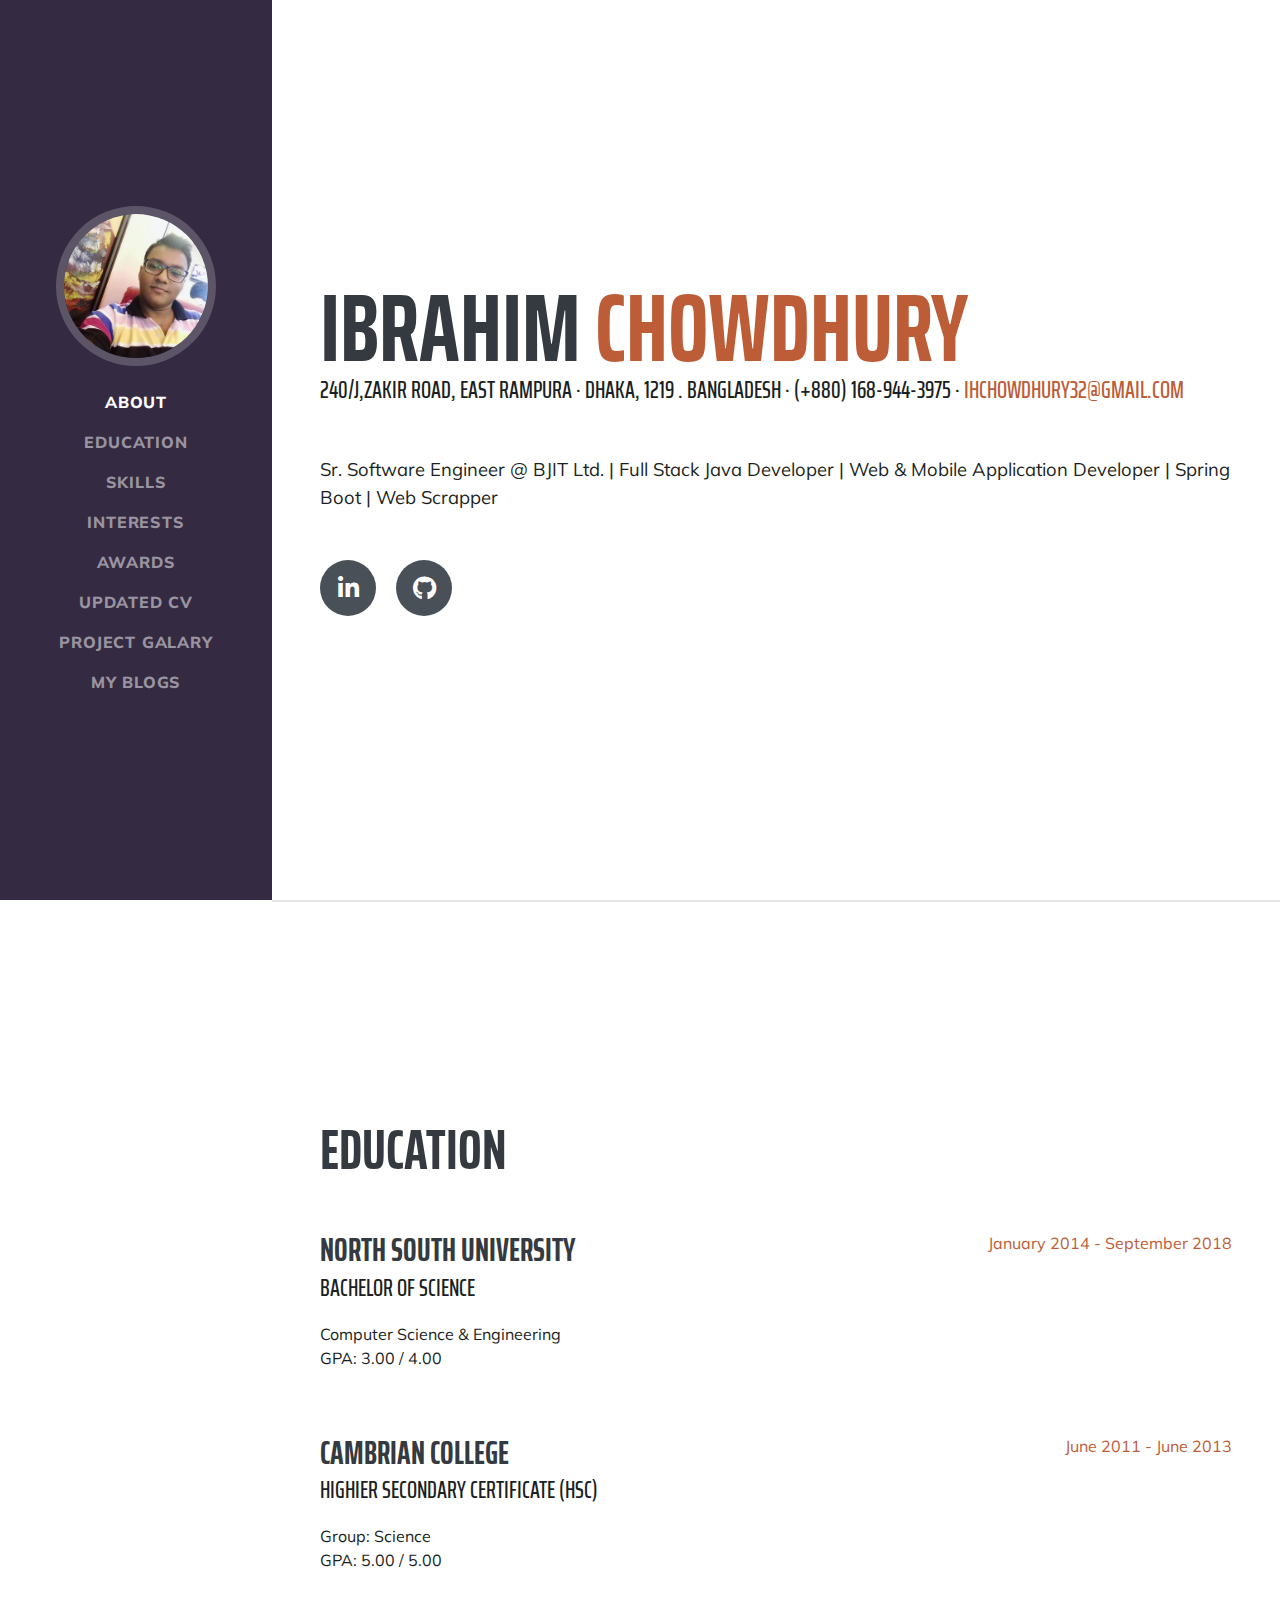
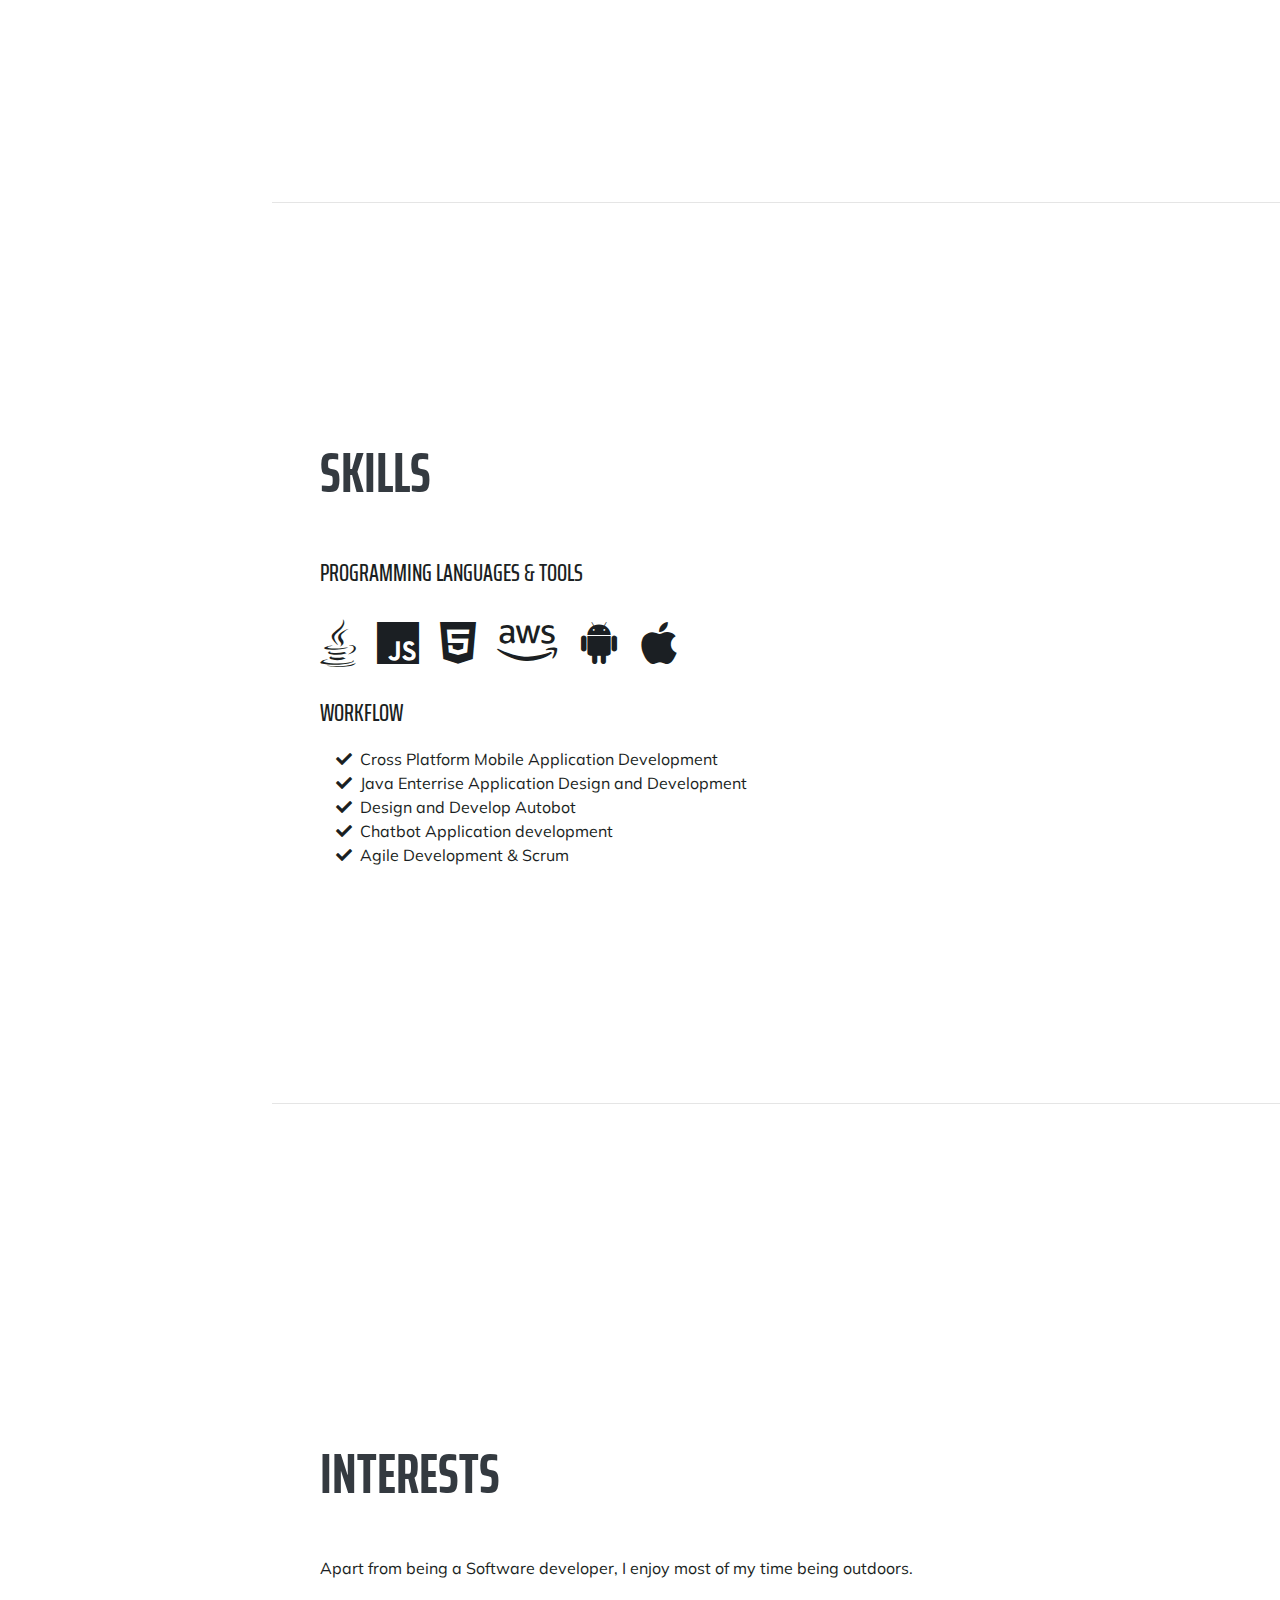
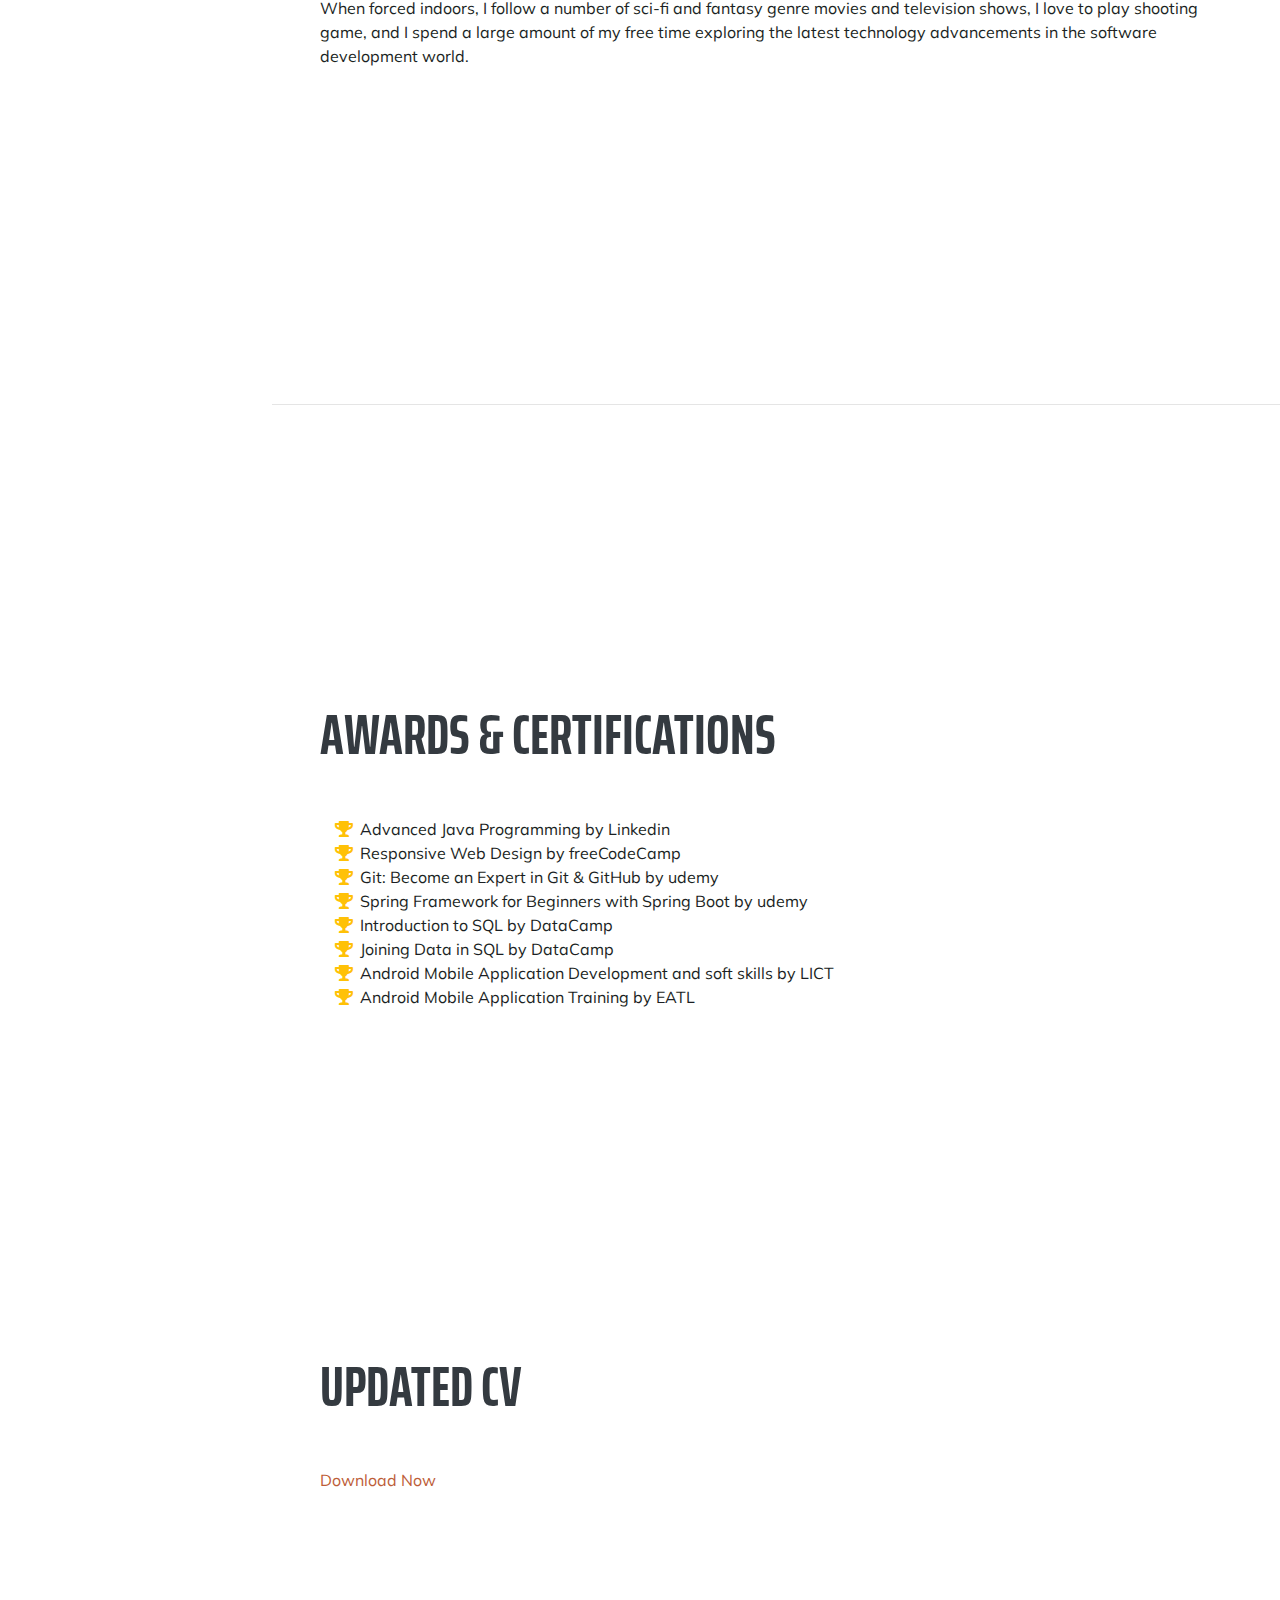
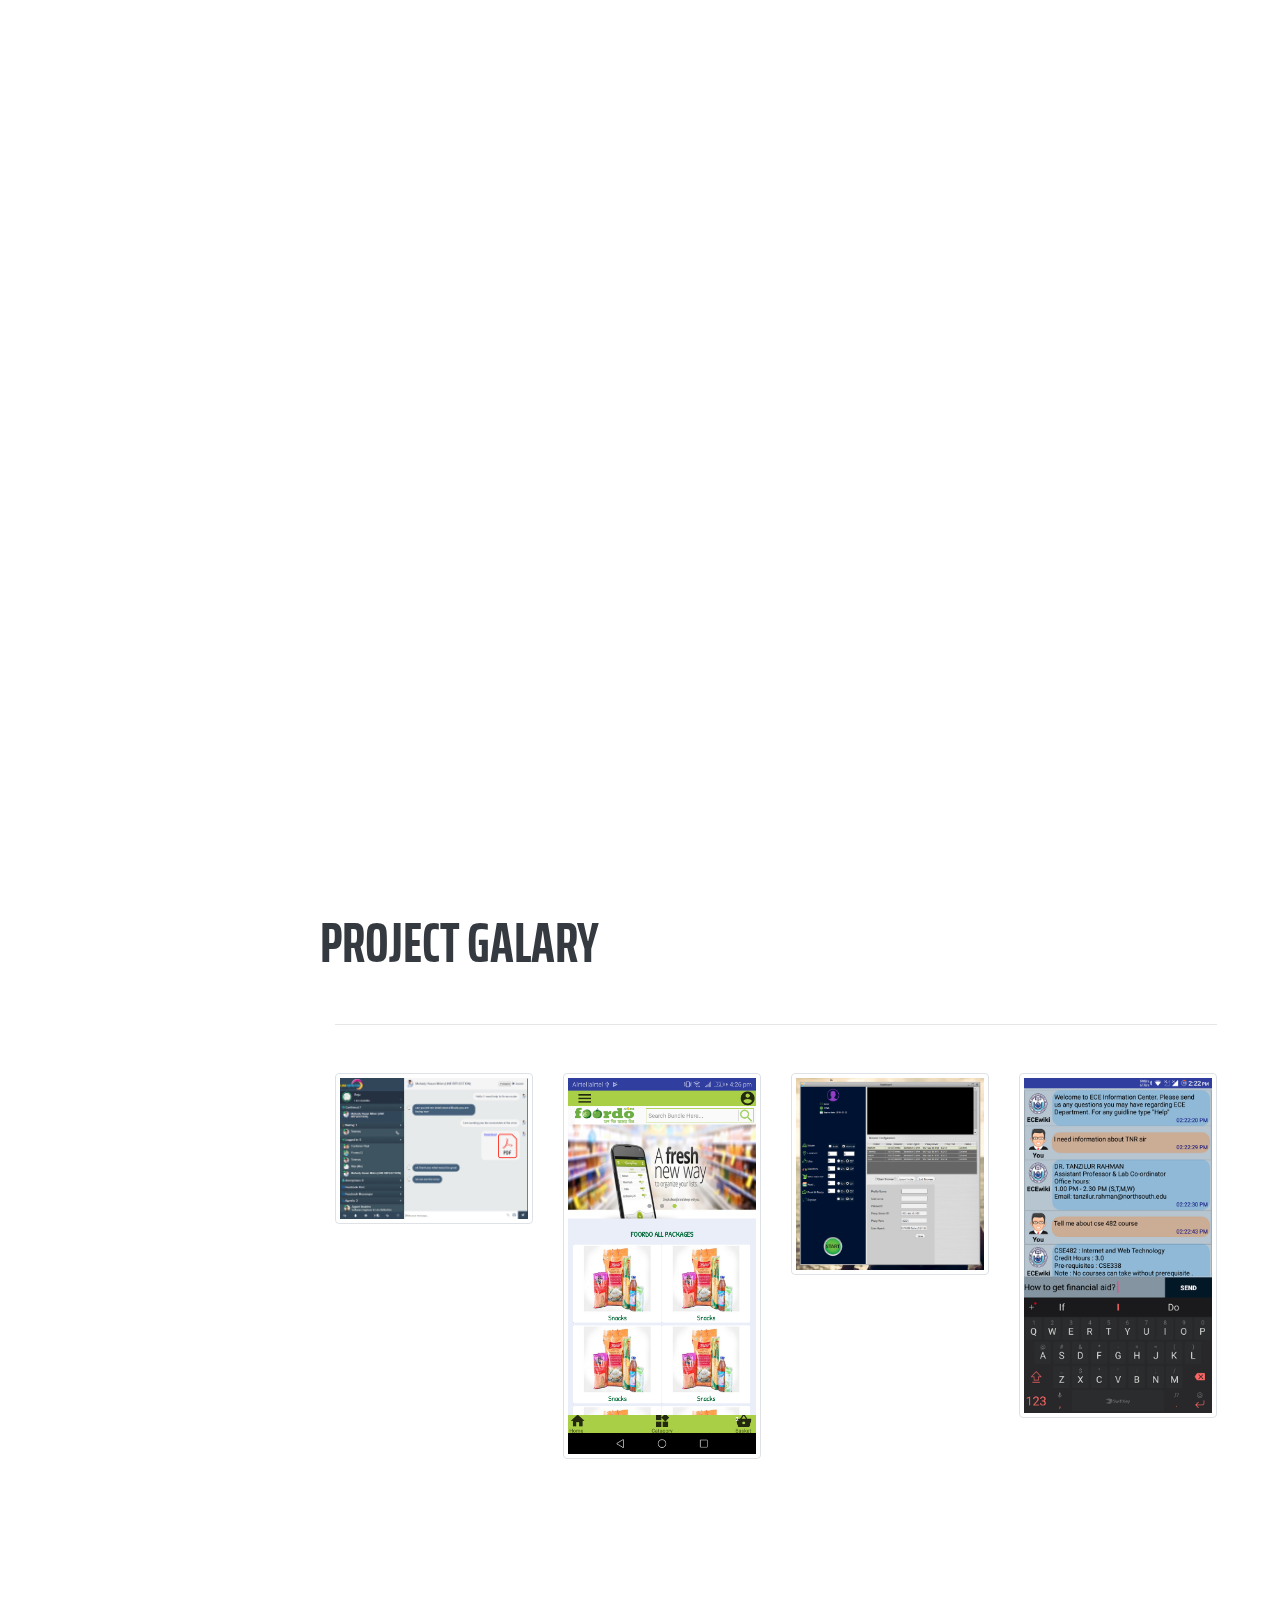
==== commit 2e56f1c7: "Update index.html" ====
--- a/index.html
+++ b/index.html
@@ -71,7 +71,9 @@
         <li class="nav-item">
           <a class="nav-link js-scroll-trigger" href="#proj_gal">Project Galary</a>
         </li>
-        
+        <li class="nav-item">
+          <a class="nav-link js-scroll-trigger" href="blogs">My Blogs</a>
+        </li>
       </ul>
     </div>
   </nav>
